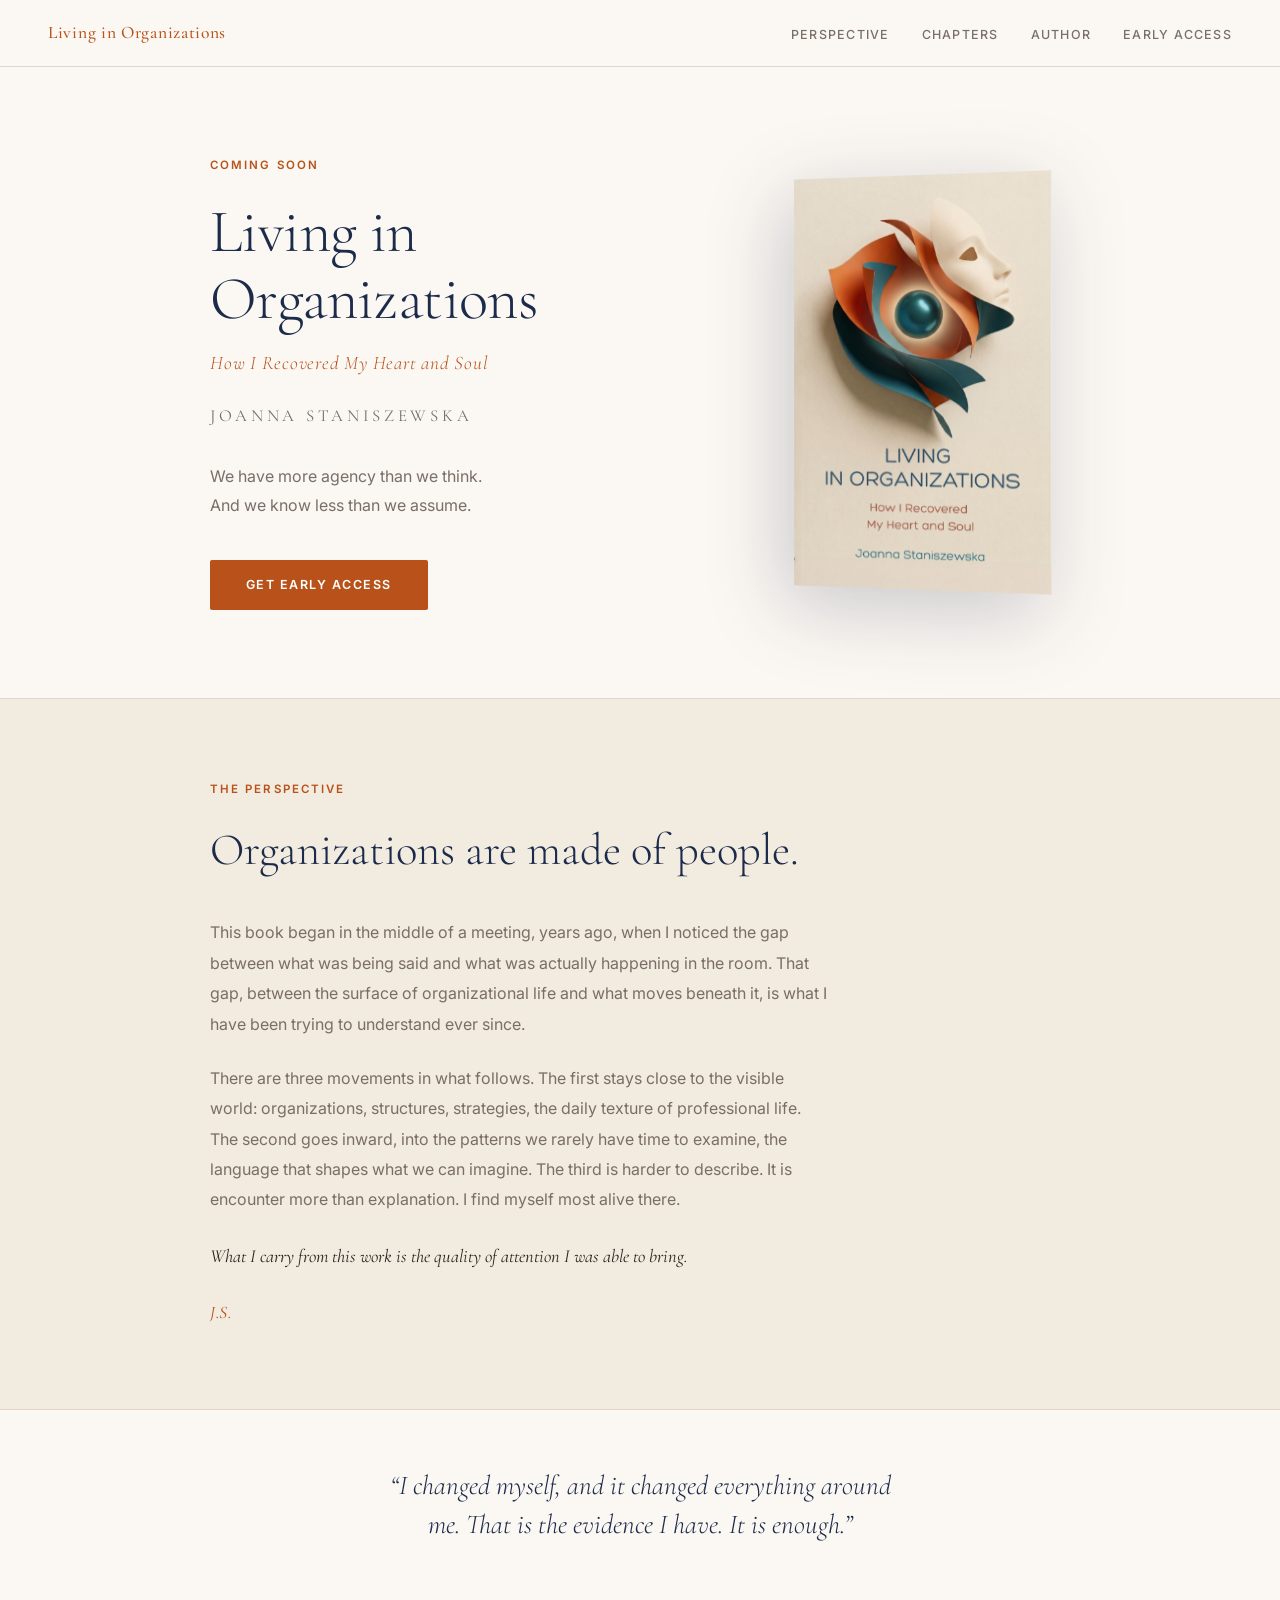
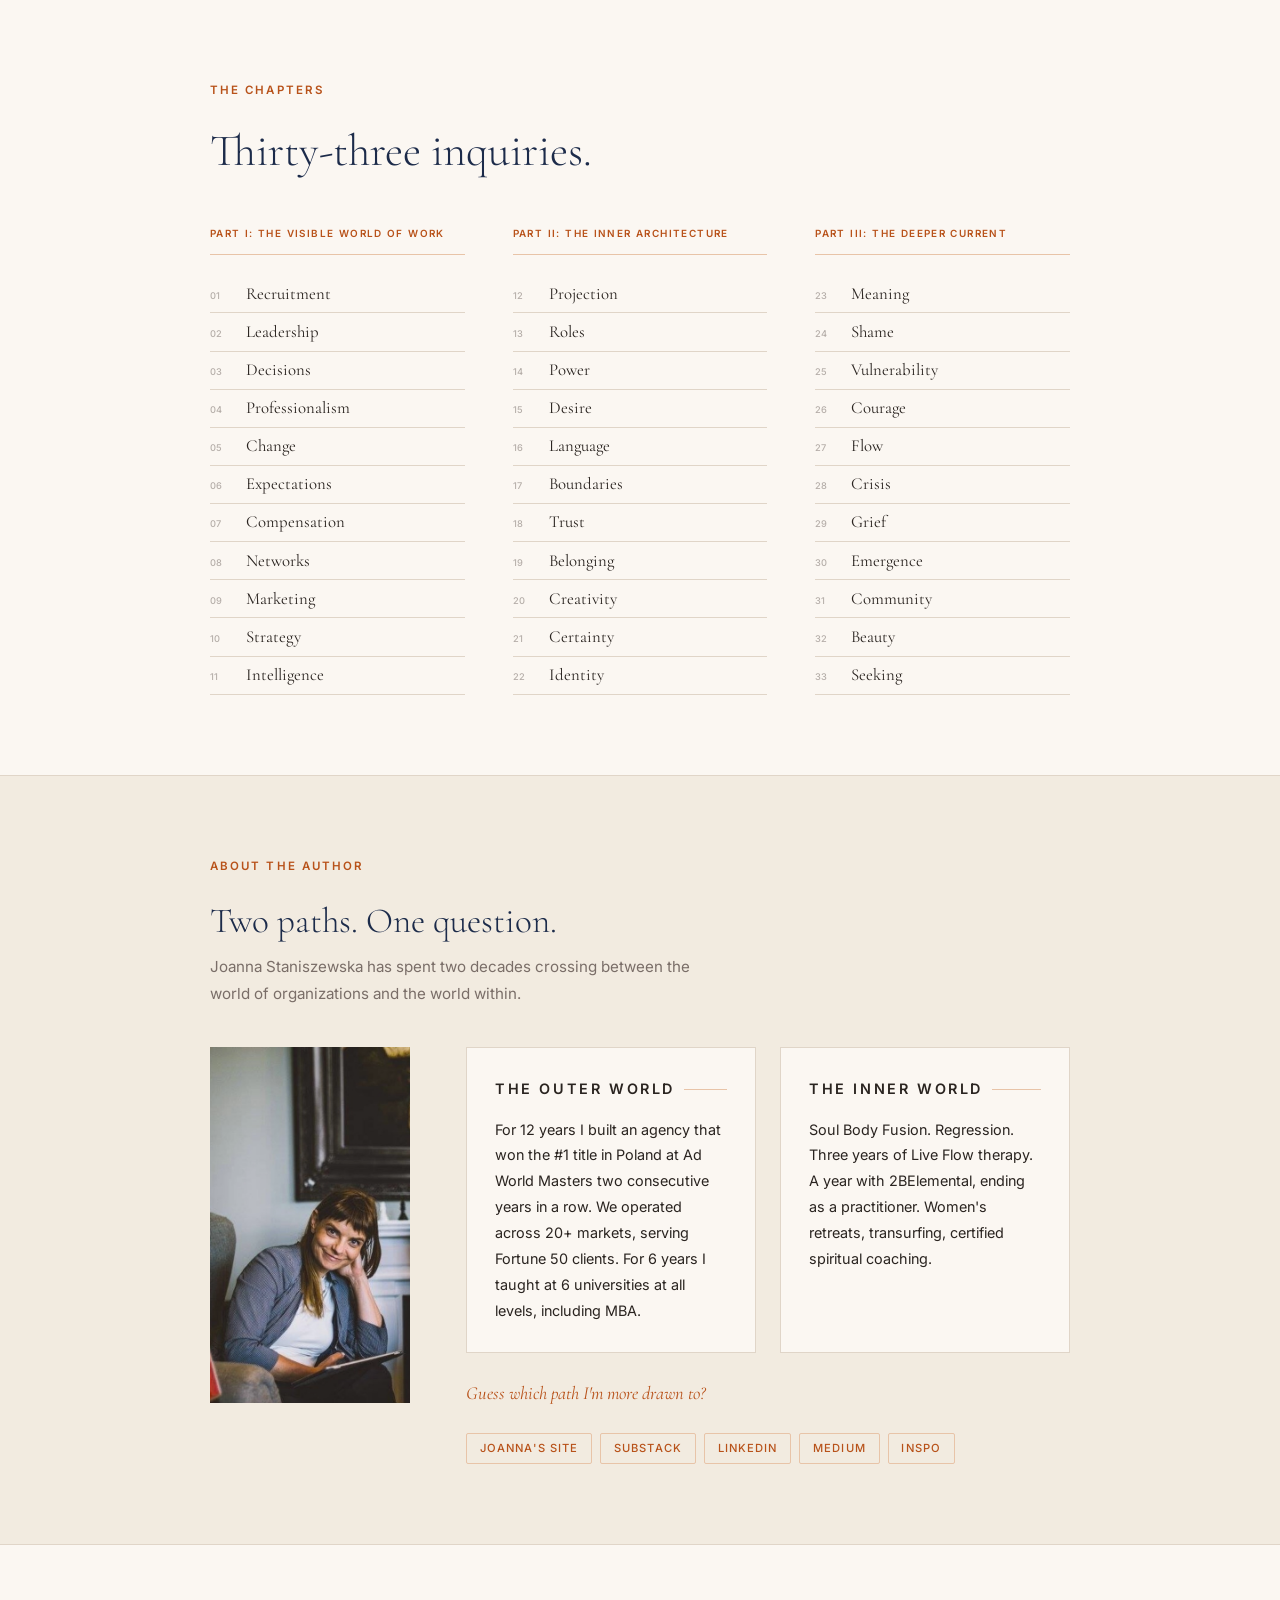
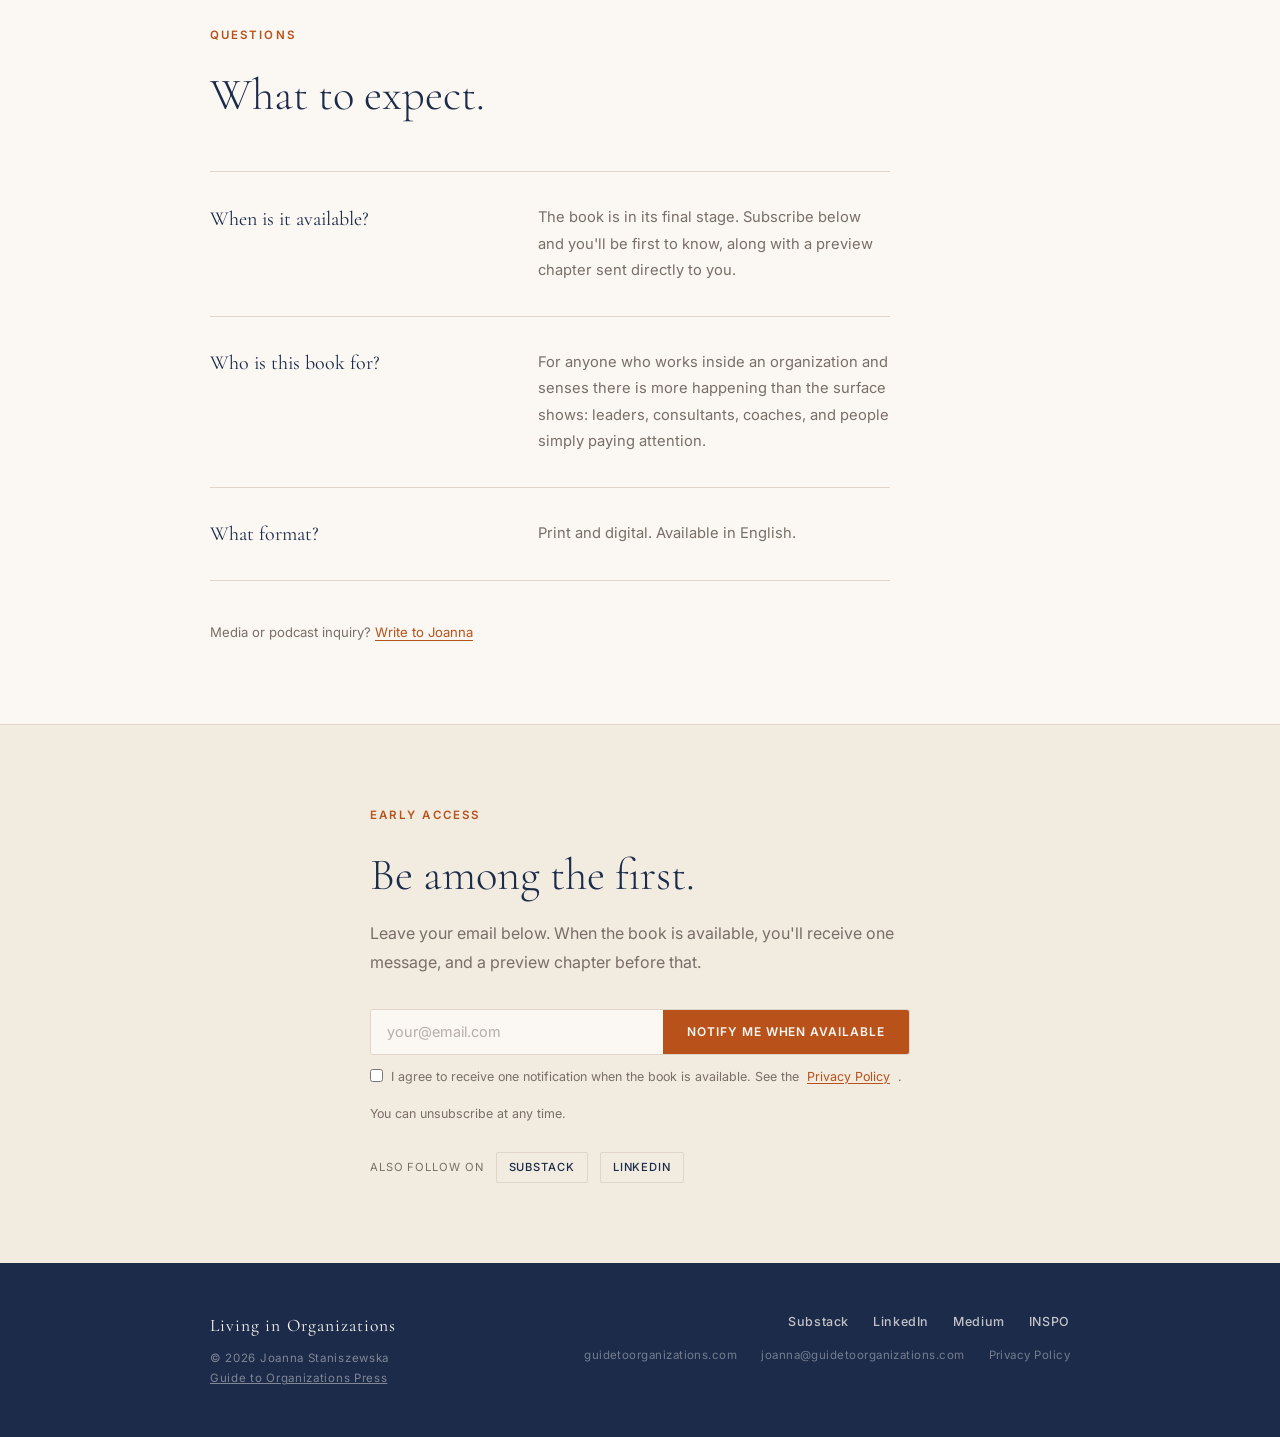
==== index.html @ 6c135320 "Remove em-dashes from visible content" ====
<!DOCTYPE html>
<html lang="en">
<head>
  <meta charset="UTF-8" />
  <meta name="viewport" content="width=device-width, initial-scale=1.0" />
  <title>Living in Organizations | Joanna Staniszewska</title>
  <meta name="description" content="A philosophical inquiry into organizational life, from recruitment and strategy to meaning, courage, and beauty. By Joanna Staniszewska." />
  <link rel="preconnect" href="https://fonts.googleapis.com" />
  <link rel="preconnect" href="https://fonts.gstatic.com" crossorigin />
  <link href="https://fonts.googleapis.com/css2?family=Cormorant+Garamond:ital,wght@0,300;0,400;0,500;0,600;1,300;1,400;1,500&family=Inter:wght@300;400;500;600&display=swap" rel="stylesheet" />
  <link rel="icon" type="image/svg+xml" href="favicon.svg" />
  <link rel="stylesheet" href="style.css" />
</head>
<body>

  <nav>
    <a href="#" class="nav-brand">Living in Organizations</a>
    <ul class="nav-links">
      <li><a href="#perspective">Perspective</a></li>
      <li><a href="#chapters">Chapters</a></li>
      <li><a href="#author">Author</a></li>
      <li><a href="#notify">Early Access</a></li>
    </ul>
  </nav>

  <!-- ——— Hero ——— -->
  <section id="hero">
    <div class="hero-inner">
      <div class="hero-text">
        <p class="section-label">Coming Soon</p>
        <h1>Living in Organizations</h1>
        <p class="hero-subtitle">How I Recovered My Heart and Soul</p>
        <p class="hero-byline">Joanna Staniszewska</p>
        <p class="hero-desc">We have more agency than we think.<br>And we know less than we assume.</p>
        <a href="#notify" class="btn-primary">Get early access</a>
      </div>
      <div class="hero-cover">
        <div class="book-mockup">
          <img src="book-cover.jpg" alt="Living in Organizations: How I Recovered My Heart and Soul" onerror="this.style.display='none';" />
        </div>
      </div>
    </div>
  </section>

  <!-- ——— Perspective ——— -->
  <section id="perspective">
    <div class="inner">
      <p class="section-label">The Perspective</p>
      <h2>Organizations are made of people.</h2>

      <p class="book-body">
        This book began in the middle of a meeting, years ago, when I noticed the gap between what was being said and what was actually happening in the room. That gap, between the surface of organizational life and what moves beneath it, is what I have been trying to understand ever since.
      </p>
      <p class="book-body">
        There are three movements in what follows. The first stays close to the visible world: organizations, structures, strategies, the daily texture of professional life. The second goes inward, into the patterns we rarely have time to examine, the language that shapes what we can imagine. The third is harder to describe. It is encounter more than explanation. I find myself most alive there.
      </p>
      <p class="book-body perspective-close">
        What I carry from this work is the quality of attention I was able to bring.
      </p>
      <p class="preface-sig">J.S.</p>
    </div>
  </section>

  <!-- ——— Quote ——— -->
  <section id="quote" class="quote-band">
    <blockquote class="pull-quote">
      &ldquo;I changed myself, and it changed everything around me. That is the evidence I have. It is enough.&rdquo;
    </blockquote>
  </section>

  <!-- ——— Chapters ——— -->
  <section id="chapters">
    <div class="inner">
      <p class="section-label">The Chapters</p>
      <h2>Thirty-three inquiries.</h2>
      <div class="parts-grid">
        <div class="part">
          <p class="part-label">Part I: The Visible World of Work</p>
          <ol class="chapter-list" style="counter-reset: ch 0">
            <li>Recruitment</li>
            <li>Leadership</li>
            <li>Decisions</li>
            <li>Professionalism</li>
            <li>Change</li>
            <li>Expectations</li>
            <li>Compensation</li>
            <li>Networks</li>
            <li>Marketing</li>
            <li>Strategy</li>
            <li>Intelligence</li>
          </ol>
        </div>
        <div class="part">
          <p class="part-label">Part II: The Inner Architecture</p>
          <ol class="chapter-list" style="counter-reset: ch 11">
            <li>Projection</li>
            <li>Roles</li>
            <li>Power</li>
            <li>Desire</li>
            <li>Language</li>
            <li>Boundaries</li>
            <li>Trust</li>
            <li>Belonging</li>
            <li>Creativity</li>
            <li>Certainty</li>
            <li>Identity</li>
          </ol>
        </div>
        <div class="part">
          <p class="part-label">Part III: The Deeper Current</p>
          <ol class="chapter-list" style="counter-reset: ch 22">
            <li>Meaning</li>
            <li>Shame</li>
            <li>Vulnerability</li>
            <li>Courage</li>
            <li>Flow</li>
            <li>Crisis</li>
            <li>Grief</li>
            <li>Emergence</li>
            <li>Community</li>
            <li>Beauty</li>
            <li>Seeking</li>
          </ol>
        </div>
      </div>
    </div>
  </section>

  <!-- ——— Author ——— -->
  <section id="author">
    <div class="inner">
      <p class="section-label">About the Author</p>
      <h2>Two paths. One question.</h2>
      <p class="author-intro">Joanna Staniszewska has spent two decades crossing between the world of organizations and the world within.</p>

      <div class="author-layout">
        <div class="author-photo">
          <img src="joanna.jpeg" alt="Joanna Staniszewska" onerror="this.style.display='none';this.nextElementSibling.style.display='flex';" />
          <div class="author-photo-placeholder" style="display:none;">joanna.jpeg</div>
        </div>
        <div class="author-content">
          <div class="two-paths">
            <div class="path-card">
              <p class="path-label">The outer world</p>
              <p>For 12 years I built an agency that won the #1 title in Poland at Ad World Masters two consecutive years in a row. We operated across 20+ markets, serving Fortune 50 clients. For 6 years I taught at 6 universities at all levels, including MBA.</p>
            </div>
            <div class="path-card">
              <p class="path-label">The inner world</p>
              <p>Soul Body Fusion. Regression. Three years of Live Flow therapy. A year with 2BElemental, ending as a practitioner. Women's retreats, transurfing, certified spiritual coaching.</p>
            </div>
          </div>
          <p class="path-aside">Guess which path I'm more drawn to?</p>
          <div class="author-socials">
            <a href="https://guidetoorganizations.com" target="_blank" rel="noopener" class="social-link">Joanna's site</a>
            <a href="https://substack.com/@joannastaniszewska" target="_blank" rel="noopener" class="social-link">Substack</a>
            <a href="https://www.linkedin.com/in/joannastaniszewska/" target="_blank" rel="noopener" class="social-link">LinkedIn</a>
            <a href="https://medium.com/@j.staniszewska" target="_blank" rel="noopener" class="social-link">Medium</a>
            <a href="https://app.inspo.expert/id/joanna?userID=752" target="_blank" rel="noopener" class="social-link">INSPO</a>
          </div>
        </div>
      </div>
    </div>
  </section>

  <!-- ——— FAQ ——— -->
  <section id="faq">
    <div class="inner">
      <p class="section-label">Questions</p>
      <h2>What to expect.</h2>
      <div class="faq-list">

        <div class="faq-item">
          <p class="faq-q">When is it available?</p>
          <p class="faq-a">The book is in its final stage. Subscribe below and you'll be first to know, along with a preview chapter sent directly to you.</p>
        </div>

        <div class="faq-item">
          <p class="faq-q">Who is this book for?</p>
          <p class="faq-a">For anyone who works inside an organization and senses there is more happening than the surface shows: leaders, consultants, coaches, and people simply paying attention.</p>
        </div>

        <div class="faq-item">
          <p class="faq-q">What format?</p>
          <p class="faq-a">Print and digital. Available in English.</p>
        </div>

      </div>
      <p class="press-link">Media or podcast inquiry? <a href="mailto:joanna@guidetoorganizations.com">Write to Joanna</a></p>
    </div>
  </section>

  <!-- ——— Early Access ——— -->
  <section id="notify">
    <div class="inner notify-inner">
      <p class="section-label">Early Access</p>
      <h2>Be among the first.</h2>
      <p class="notify-body">
        Leave your email below. When the book is available, you'll receive one message, and a preview chapter before that.
      </p>

      <form action="https://formspree.io/f/xpqvgyab" method="POST" class="notify-form">
        <input type="hidden" name="_subject" value="New reader, Living in Organizations" />
        <input type="hidden" name="_next" value="https://jstaniszewska-101.github.io/guide-to-organizations-book/?subscribed=1" />
        <div class="notify-form-row">
          <input type="email" name="email" placeholder="your@email.com" required autocomplete="email" aria-label="Email address" />
          <button type="submit">Notify me when available</button>
        </div>
        <label class="consent-label">
          <input type="checkbox" name="consent" value="yes" required />
          I agree to receive one notification when the book is available. See the <a href="privacy-policy.html" target="_blank">Privacy Policy</a>.
        </label>
      </form>

      <div class="form-success" id="form-success" style="display:none;">
        Thank you. I'll be in touch.
      </div>

      <p class="notify-note-sub">You can unsubscribe at any time.</p>

      <div class="notify-also">
        <span>Also follow on</span>
        <a href="https://joannastaniszewska.substack.com?utm_source=book-page" target="_blank" rel="noopener" class="btn-platform">Substack</a>
        <a href="https://www.linkedin.com/in/joannastaniszewska/" target="_blank" rel="noopener" class="btn-platform">LinkedIn</a>
      </div>
    </div>
  </section>

  <script>
    if (window.location.search.includes('subscribed=1')) {
      var s = document.getElementById('form-success');
      var f = document.querySelector('.notify-form');
      if (s) s.style.display = 'block';
      if (f) f.style.display = 'none';
    }
  </script>

  <!-- ——— Footer ——— -->
  <footer style="background:#1C2B4A;color:#FBF7F2;">
    <div class="footer-inner">
      <div class="footer-left">
        <p class="footer-title">Living in Organizations</p>
        <p class="footer-copy">&copy; 2026 Joanna Staniszewska</p>
        <p class="footer-copy"><a href="https://guidetoorganizations.pub" style="color:inherit;text-decoration:underline;">Guide to Organizations Press</a></p>
      </div>
      <div class="footer-right">
        <nav class="footer-social" aria-label="Social links">
          <a href="https://substack.com/@joannastaniszewska" target="_blank" rel="noopener">Substack</a>
          <a href="https://www.linkedin.com/in/joannastaniszewska/" target="_blank" rel="noopener">LinkedIn</a>
          <a href="https://medium.com/@j.staniszewska" target="_blank" rel="noopener">Medium</a>
          <a href="https://app.inspo.expert/id/joanna?userID=752" target="_blank" rel="noopener">INSPO</a>
        </nav>
        <nav class="footer-legal" aria-label="Legal links">
          <a href="https://guidetoorganizations.com" target="_blank" rel="noopener">guidetoorganizations.com</a>
          <a href="mailto:joanna@guidetoorganizations.com">joanna@guidetoorganizations.com</a>
          <a href="privacy-policy.html">Privacy Policy</a>
        </nav>
      </div>
    </div>
  </footer>

</body>
</html>
---- style.css ----
/* ============================================
   GUIDE TO ORGANIZATIONS
   Book Landing Page — Joanna Staniszewska
   Typography: Cormorant Garamond (serif) + Inter (sans)
   Palette: Cream #FBF7F2 · Terra #B8521A · Navy #1C2B4A
   ============================================ */

:root {
  --max-w:       860px;
  --cream:       #FBF7F2;
  --cream-alt:   #F2EBE0;
  --terra:       #B8521A;
  --terra-light: #E8C4A8;
  --terra-deep:  #8B3A10;
  --navy:        #1C2B4A;
  --text:        #2A2420;
  --text-muted:  #7A6E68;
  --text-light:  #B5AEA9;
  --border:      #E0D5C8;
}

*, *::before, *::after { margin: 0; padding: 0; box-sizing: border-box; }
html { scroll-behavior: smooth; }

body {
  font-family: 'Inter', -apple-system, sans-serif;
  background: var(--cream);
  color: var(--text);
  font-size: 16px;
  line-height: 1.75;
  -webkit-font-smoothing: antialiased;
}

/* ——— Navigation ——— */
body > nav {
  position: sticky;
  top: 0;
  z-index: 100;
  background: rgba(251,247,242,0.94);
  backdrop-filter: blur(14px);
  -webkit-backdrop-filter: blur(14px);
  border-bottom: 1px solid var(--border);
  padding: 1.1rem 3rem;
  display: flex;
  justify-content: space-between;
  align-items: center;
}

body > nav .nav-brand {
  font-family: 'Cormorant Garamond', Georgia, serif;
  font-size: 1.1rem;
  font-weight: 500;
  letter-spacing: 0.04em;
  color: var(--terra);
  text-decoration: none;
}

body > nav .nav-links {
  display: flex;
  gap: 2rem;
  list-style: none;
}

body > nav .nav-links a {
  font-family: 'Inter', sans-serif;
  font-size: 0.78rem;
  font-weight: 500;
  letter-spacing: 0.1em;
  text-transform: uppercase;
  color: var(--text-muted);
  text-decoration: none;
  transition: color 0.2s;
}

body > nav .nav-links a:hover { color: var(--terra); }

/* ——— Shared ——— */
section { padding: 5rem 3rem; }

.inner {
  max-width: var(--max-w);
  margin: 0 auto;
}

.section-label {
  font-family: 'Inter', sans-serif;
  font-size: 0.72rem;
  font-weight: 600;
  letter-spacing: 0.18em;
  text-transform: uppercase;
  color: var(--terra);
  margin-bottom: 1.5rem;
  display: block;
}

h1, h2, h3 {
  font-family: 'Cormorant Garamond', Georgia, serif;
  font-weight: 400;
  color: var(--navy);
  line-height: 1.2;
}

/* ——— Hero ——— */
#hero {
  background: var(--cream);
  padding-top: 5.5rem;
  padding-bottom: 5.5rem;
}

.hero-inner {
  max-width: var(--max-w);
  margin: 0 auto;
  display: grid;
  grid-template-columns: 1fr 300px;
  gap: 4rem;
  align-items: center;
}

.hero-text h1 {
  font-size: clamp(2.4rem, 5vw, 3.8rem);
  font-weight: 300;
  color: var(--navy);
  letter-spacing: -0.01em;
  margin-bottom: 0.9rem;
  line-height: 1.1;
}

.hero-subtitle {
  font-family: 'Cormorant Garamond', Georgia, serif;
  font-size: 1.2rem;
  font-weight: 300;
  font-style: italic;
  color: var(--terra);
  letter-spacing: 0.04em;
  margin-bottom: 1.25rem;
}

.hero-byline {
  font-family: 'Cormorant Garamond', Georgia, serif;
  font-size: 1.05rem;
  font-weight: 400;
  letter-spacing: 0.22em;
  text-transform: uppercase;
  color: var(--text-muted);
  margin-bottom: 2rem;
}

.hero-desc {
  font-family: 'Inter', sans-serif;
  font-size: 1rem;
  color: var(--text-muted);
  max-width: 460px;
  line-height: 1.8;
  margin-bottom: 2.5rem;
}

.btn-primary {
  display: inline-block;
  font-family: 'Inter', sans-serif;
  font-size: 0.78rem;
  font-weight: 600;
  letter-spacing: 0.12em;
  text-transform: uppercase;
  color: #fff;
  background: var(--terra);
  padding: 0.9rem 2.25rem;
  border-radius: 2px;
  text-decoration: none;
  transition: background 0.2s;
}

.btn-primary:hover { background: var(--terra-deep); }

/* Book cover mockup */
.hero-cover {
  display: flex;
  justify-content: center;
  align-items: center;
}

.book-mockup {
  position: relative;
  transform: perspective(800px) rotateY(-8deg);
  filter: drop-shadow(-12px 20px 40px rgba(28,43,74,0.22));
  transition: transform 0.3s;
}

.book-mockup:hover {
  transform: perspective(800px) rotateY(-4deg);
}

.book-mockup img {
  width: 100%;
  max-width: 260px;
  height: auto;
  display: block;
}

/* ——— Perspective ——— */
#perspective {
  background: var(--cream-alt);
  border-top: 1px solid var(--border);
  border-bottom: 1px solid var(--border);
}

#perspective h2 {
  font-size: clamp(1.9rem, 3.5vw, 2.8rem);
  font-weight: 300;
  margin-bottom: 2.5rem;
}

.book-body {
  font-family: 'Inter', sans-serif;
  font-size: 1rem;
  line-height: 1.9;
  color: var(--text-muted);
  max-width: 620px;
  margin-bottom: 1.5rem;
}

.perspective-close {
  font-family: 'Cormorant Garamond', Georgia, serif;
  font-size: 1.15rem;
  font-style: italic;
  color: var(--text);
  margin-top: 0.5rem;
  margin-bottom: 0;
}

.preface-sig {
  font-family: 'Cormorant Garamond', Georgia, serif;
  font-size: 1.1rem;
  font-style: italic;
  color: var(--terra);
  margin-top: 1.5rem;
  letter-spacing: 0.04em;
}

/* ——— Chapters ——— */
#chapters {
  background: var(--cream);
}

#chapters h2 {
  font-size: clamp(1.9rem, 3.5vw, 2.8rem);
  font-weight: 300;
  margin-bottom: 3rem;
}

.parts-grid {
  display: grid;
  grid-template-columns: repeat(3, 1fr);
  gap: 3rem;
  align-items: start;
}

.part-label {
  font-family: 'Inter', sans-serif;
  font-size: 0.62rem;
  font-weight: 600;
  letter-spacing: 0.14em;
  text-transform: uppercase;
  color: var(--terra);
  margin-bottom: 1.25rem;
  padding-bottom: 0.75rem;
  border-bottom: 1px solid var(--terra-light);
  line-height: 1.6;
}

.chapter-list {
  list-style: none;
  padding: 0;
  margin: 0;
  counter-reset: ch;
}

.chapter-list li {
  font-family: 'Cormorant Garamond', Georgia, serif;
  font-size: 1.05rem;
  color: var(--text);
  padding: 0.4rem 0;
  border-bottom: 1px solid var(--border);
  display: flex;
  align-items: baseline;
  gap: 0.75rem;
  line-height: 1.45;
  counter-increment: ch;
}

.chapter-list li::before {
  content: counter(ch, decimal-leading-zero);
  font-family: 'Inter', sans-serif;
  font-size: 0.58rem;
  font-weight: 500;
  color: var(--text-light);
  min-width: 1.5rem;
  flex-shrink: 0;
}

/* ——— Author ——— */
#author {
  background: var(--cream-alt);
  border-top: 1px solid var(--border);
}

#author h2 {
  font-size: clamp(1.6rem, 2.8vw, 2.2rem);
  font-weight: 300;
  margin-bottom: 0.75rem;
}

.author-intro {
  font-family: 'Inter', sans-serif;
  font-size: 0.95rem;
  color: var(--text-muted);
  margin-bottom: 2.5rem;
  max-width: 520px;
  line-height: 1.75;
}

.author-layout {
  display: grid;
  grid-template-columns: 200px 1fr;
  gap: 3.5rem;
  align-items: start;
}

.author-photo img {
  width: 100%;
  max-width: 200px;
  height: auto;
  display: block;
  filter: grayscale(15%);
}

.author-photo-placeholder {
  width: 200px;
  height: 260px;
  background: var(--cream);
  border: 1px solid var(--border);
  display: flex;
  align-items: center;
  justify-content: center;
  color: var(--text-muted);
  font-size: 0.75rem;
  font-family: 'Inter', sans-serif;
}

.author-content {
  display: flex;
  flex-direction: column;
}

.two-paths {
  display: grid;
  grid-template-columns: 1fr 1fr;
  gap: 1.5rem;
}

.path-card {
  background: var(--cream);
  border: 1px solid var(--border);
  padding: 1.75rem;
}

.path-label {
  font-family: 'Inter', sans-serif;
  font-size: 0.65rem;
  font-weight: 600;
  letter-spacing: 0.18em;
  text-transform: uppercase;
  color: var(--terra);
  margin-bottom: 0.9rem;
  display: flex;
  align-items: center;
  gap: 0.6rem;
}

.path-label::after {
  content: '';
  display: block;
  height: 1px;
  flex: 1;
  background: var(--terra-light);
}

.path-card p {
  font-family: 'Inter', sans-serif;
  font-size: 0.9rem;
  line-height: 1.8;
  color: var(--text);
}

.path-aside {
  margin-top: 1.5rem;
  font-family: 'Cormorant Garamond', Georgia, serif;
  font-size: 1.15rem;
  font-style: italic;
  color: var(--terra);
}

.author-socials {
  display: flex;
  flex-wrap: wrap;
  gap: 0.5rem;
  margin-top: 1.5rem;
}

.social-link {
  font-family: 'Inter', sans-serif;
  font-size: 0.7rem;
  font-weight: 500;
  letter-spacing: 0.1em;
  text-transform: uppercase;
  color: var(--terra);
  text-decoration: none;
  border: 1px solid var(--terra-light);
  padding: 0.3rem 0.8rem;
  border-radius: 2px;
  transition: background 0.15s, color 0.15s;
}

.social-link:hover {
  background: var(--terra);
  color: var(--cream);
}

/* ——— FAQ ——— */
#faq {
  background: var(--cream);
  border-top: 1px solid var(--border);
}

#faq h2 {
  font-size: clamp(1.9rem, 3.5vw, 2.8rem);
  font-weight: 300;
  margin-bottom: 3rem;
}

.faq-list {
  display: flex;
  flex-direction: column;
  gap: 0;
  max-width: 680px;
}

.faq-item {
  padding: 2rem 0;
  border-bottom: 1px solid var(--border);
  display: grid;
  grid-template-columns: 280px 1fr;
  gap: 3rem;
  align-items: start;
}

.faq-item:first-child {
  border-top: 1px solid var(--border);
}

.faq-q {
  font-family: 'Cormorant Garamond', Georgia, serif;
  font-size: 1.25rem;
  font-weight: 400;
  color: var(--navy);
  line-height: 1.35;
  padding-top: 0.1rem;
}

.faq-a {
  font-family: 'Inter', sans-serif;
  font-size: 0.92rem;
  color: var(--text-muted);
  line-height: 1.8;
}

.press-link {
  font-family: 'Inter', sans-serif;
  font-size: 0.82rem;
  color: var(--text-muted);
  margin-top: 2.5rem;
}

.press-link a {
  color: var(--terra);
  text-decoration: underline;
  text-underline-offset: 3px;
}

/* ——— Early Access ——— */
#notify {
  background: var(--cream-alt);
  border-top: 1px solid var(--border);
}

.notify-inner {
  max-width: 540px;
}

#notify h2 {
  font-size: clamp(1.9rem, 3.5vw, 2.8rem);
  font-weight: 300;
  margin-bottom: 1rem;
}

.notify-body {
  font-family: 'Inter', sans-serif;
  font-size: 1rem;
  color: var(--text-muted);
  line-height: 1.8;
  margin-bottom: 2rem;
}

.notify-form {
  display: flex;
  flex-direction: column;
  gap: 0;
  margin-bottom: 1rem;
}

.notify-form-row {
  display: flex;
  border: 1px solid var(--border);
  border-radius: 3px;
  overflow: hidden;
}

.notify-form input[type="email"] {
  flex: 1;
  padding: 0.85rem 1rem;
  background: var(--cream);
  border: none;
  color: var(--text);
  font-family: 'Inter', sans-serif;
  font-size: 0.9rem;
  outline: none;
}

.notify-form input[type="email"]::placeholder {
  color: var(--text-light);
}

.notify-form button {
  padding: 0.85rem 1.5rem;
  background: var(--terra);
  color: var(--cream);
  border: none;
  font-family: 'Inter', sans-serif;
  font-size: 0.75rem;
  font-weight: 600;
  letter-spacing: 0.08em;
  text-transform: uppercase;
  cursor: pointer;
  transition: background 0.2s;
  white-space: nowrap;
}

.notify-form button:hover { background: var(--terra-deep); }

.form-success {
  font-family: 'Cormorant Garamond', Georgia, serif;
  font-size: 1.25rem;
  font-style: italic;
  color: var(--terra);
  padding: 1rem 0;
  margin-bottom: 1rem;
}

.consent-label {
  display: flex;
  align-items: flex-start;
  gap: 0.5rem;
  font-size: 0.78rem;
  color: var(--text-muted);
  line-height: 1.6;
  margin-top: 0.75rem;
  cursor: pointer;
  width: 100%;
}

.consent-label input[type="checkbox"] {
  margin-top: 0.15em;
  flex-shrink: 0;
  accent-color: var(--terra);
}

.consent-label a {
  color: var(--terra);
  text-decoration: underline;
  text-underline-offset: 2px;
}

.notify-note-sub {
  font-size: 0.78rem;
  color: var(--text-muted);
  line-height: 1.7;
  margin-bottom: 1.75rem;
}

.notify-note-sub a {
  color: var(--terra);
  text-decoration: underline;
  text-underline-offset: 2px;
}

.notify-also {
  display: flex;
  align-items: center;
  gap: 0.75rem;
  flex-wrap: wrap;
}

.notify-also span {
  font-family: 'Inter', sans-serif;
  font-size: 0.7rem;
  color: var(--text-muted);
  text-transform: uppercase;
  letter-spacing: 0.08em;
}

.btn-platform {
  font-family: 'Inter', sans-serif;
  font-size: 0.7rem;
  font-weight: 500;
  letter-spacing: 0.08em;
  text-transform: uppercase;
  color: var(--navy);
  text-decoration: none;
  border: 1px solid var(--border);
  padding: 0.3rem 0.75rem;
  border-radius: 2px;
  transition: background 0.15s, color 0.15s;
}

.btn-platform:hover {
  background: var(--navy);
  color: var(--cream);
  border-color: var(--navy);
}

/* ——— Footer ——— */
footer {
  background: var(--navy, #1C2B4A);
  background-color: #1C2B4A;
  color: #FBF7F2;
  padding: 3rem;
}

.footer-inner {
  max-width: var(--max-w);
  margin: 0 auto;
  display: grid;
  grid-template-columns: 1fr auto;
  gap: 3rem;
  align-items: start;
  background: #1C2B4A;
}

.footer-title {
  font-family: 'Cormorant Garamond', Georgia, serif;
  font-size: 1.1rem;
  font-weight: 400;
  letter-spacing: 0.06em;
  color: var(--cream);
  margin-bottom: 0.4rem;
}

.footer-copy {
  font-family: 'Inter', sans-serif;
  font-size: 0.72rem;
  color: rgba(251,247,242,0.45);
  letter-spacing: 0.06em;
}

.footer-right {
  display: flex;
  flex-direction: column;
  align-items: flex-end;
  gap: 0.75rem;
}

.footer-social,
.footer-legal {
  background: transparent;
  display: flex;
  gap: 1.5rem;
  flex-wrap: wrap;
  justify-content: flex-end;
}

.footer-social a {
  font-family: 'Inter', sans-serif;
  font-size: 0.78rem;
  font-weight: 500;
  color: rgba(251,247,242,0.75);
  text-decoration: none;
  letter-spacing: 0.05em;
  transition: color 0.15s;
}

.footer-social a:hover { color: var(--cream); }

.footer-legal a {
  font-family: 'Inter', sans-serif;
  font-size: 0.72rem;
  color: rgba(251,247,242,0.4);
  text-decoration: none;
  letter-spacing: 0.04em;
  transition: color 0.15s;
}

.footer-legal a:hover { color: rgba(251,247,242,0.75); }

/* ——— Responsive ——— */
@media (max-width: 860px) {
  .parts-grid { grid-template-columns: 1fr; gap: 2.5rem; }
  .faq-item { grid-template-columns: 1fr; gap: 0.5rem; }
}

@media (max-width: 680px) {
  section { padding: 3.5rem 1.5rem; }
  nav { padding: 1rem 1.5rem; }
  footer { padding: 2.5rem 1.5rem; }

  .hero-inner { grid-template-columns: 1fr; gap: 2.5rem; }
  .hero-cover { order: -1; }
  .book-mockup { transform: none; }
  .book-mockup img { max-width: 180px; margin: 0 auto; }

  .author-layout { grid-template-columns: 1fr; }
  .two-paths { grid-template-columns: 1fr; }

  .footer-inner { grid-template-columns: 1fr; gap: 2rem; }
  .footer-right { align-items: flex-start; }
  .footer-social, .footer-legal { justify-content: flex-start; gap: 1rem; }

  .notify-form-row { flex-direction: column; border: none; gap: 0.5rem; }
  .notify-form input[type="email"] { border: 1px solid var(--border); border-radius: 3px; }
  .notify-form button { border-radius: 3px; }
}

/* ——— Pull quote band (back-cover reuse) ——— */
.quote-band {
  max-width: var(--max-w);
  margin: 0 auto;
  padding: 3.5rem 1.5rem;
  text-align: center;
}
.pull-quote {
  font-family: 'Cormorant Garamond', Georgia, serif;
  font-size: 1.7rem;
  font-weight: 300;
  font-style: italic;
  line-height: 1.45;
  max-width: 42ch;
  margin: 0 auto;
  color: var(--navy);
  border: none;
}
@media (max-width: 640px) { .pull-quote { font-size: 1.3rem; } }
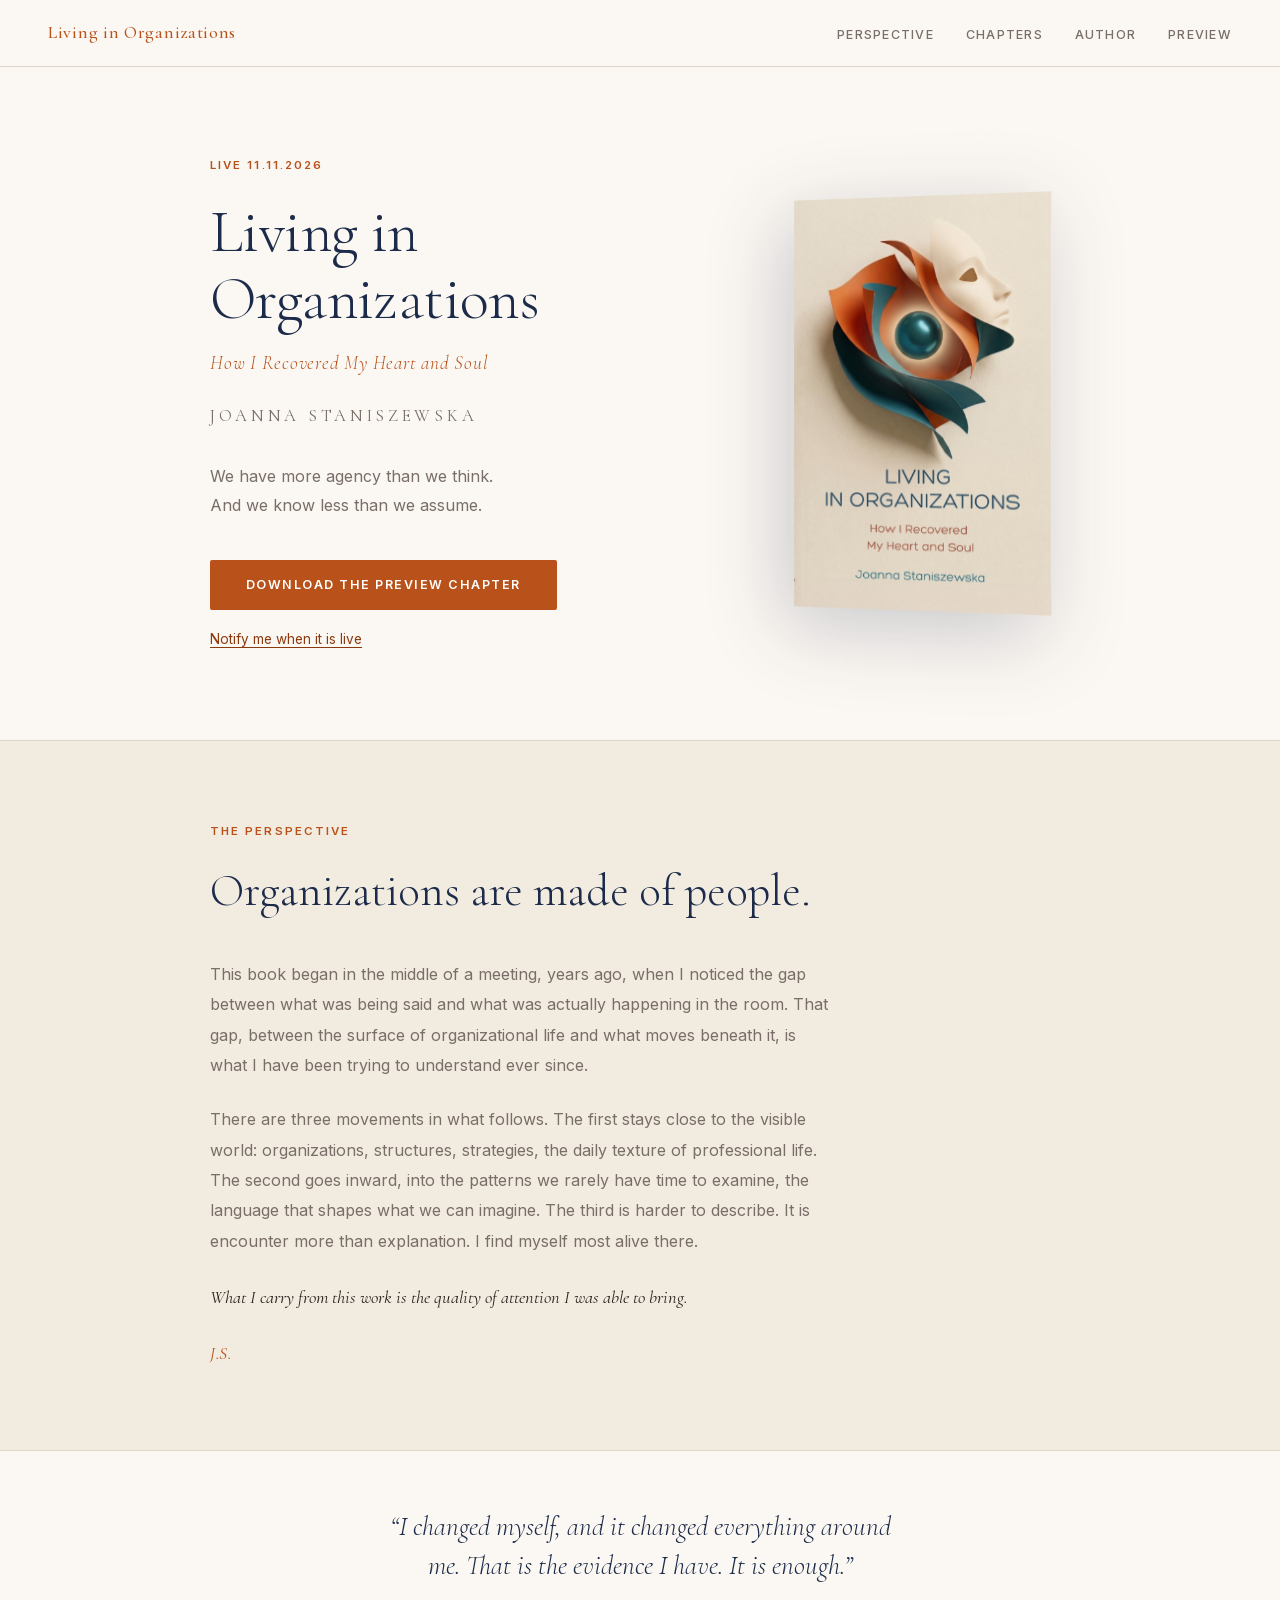
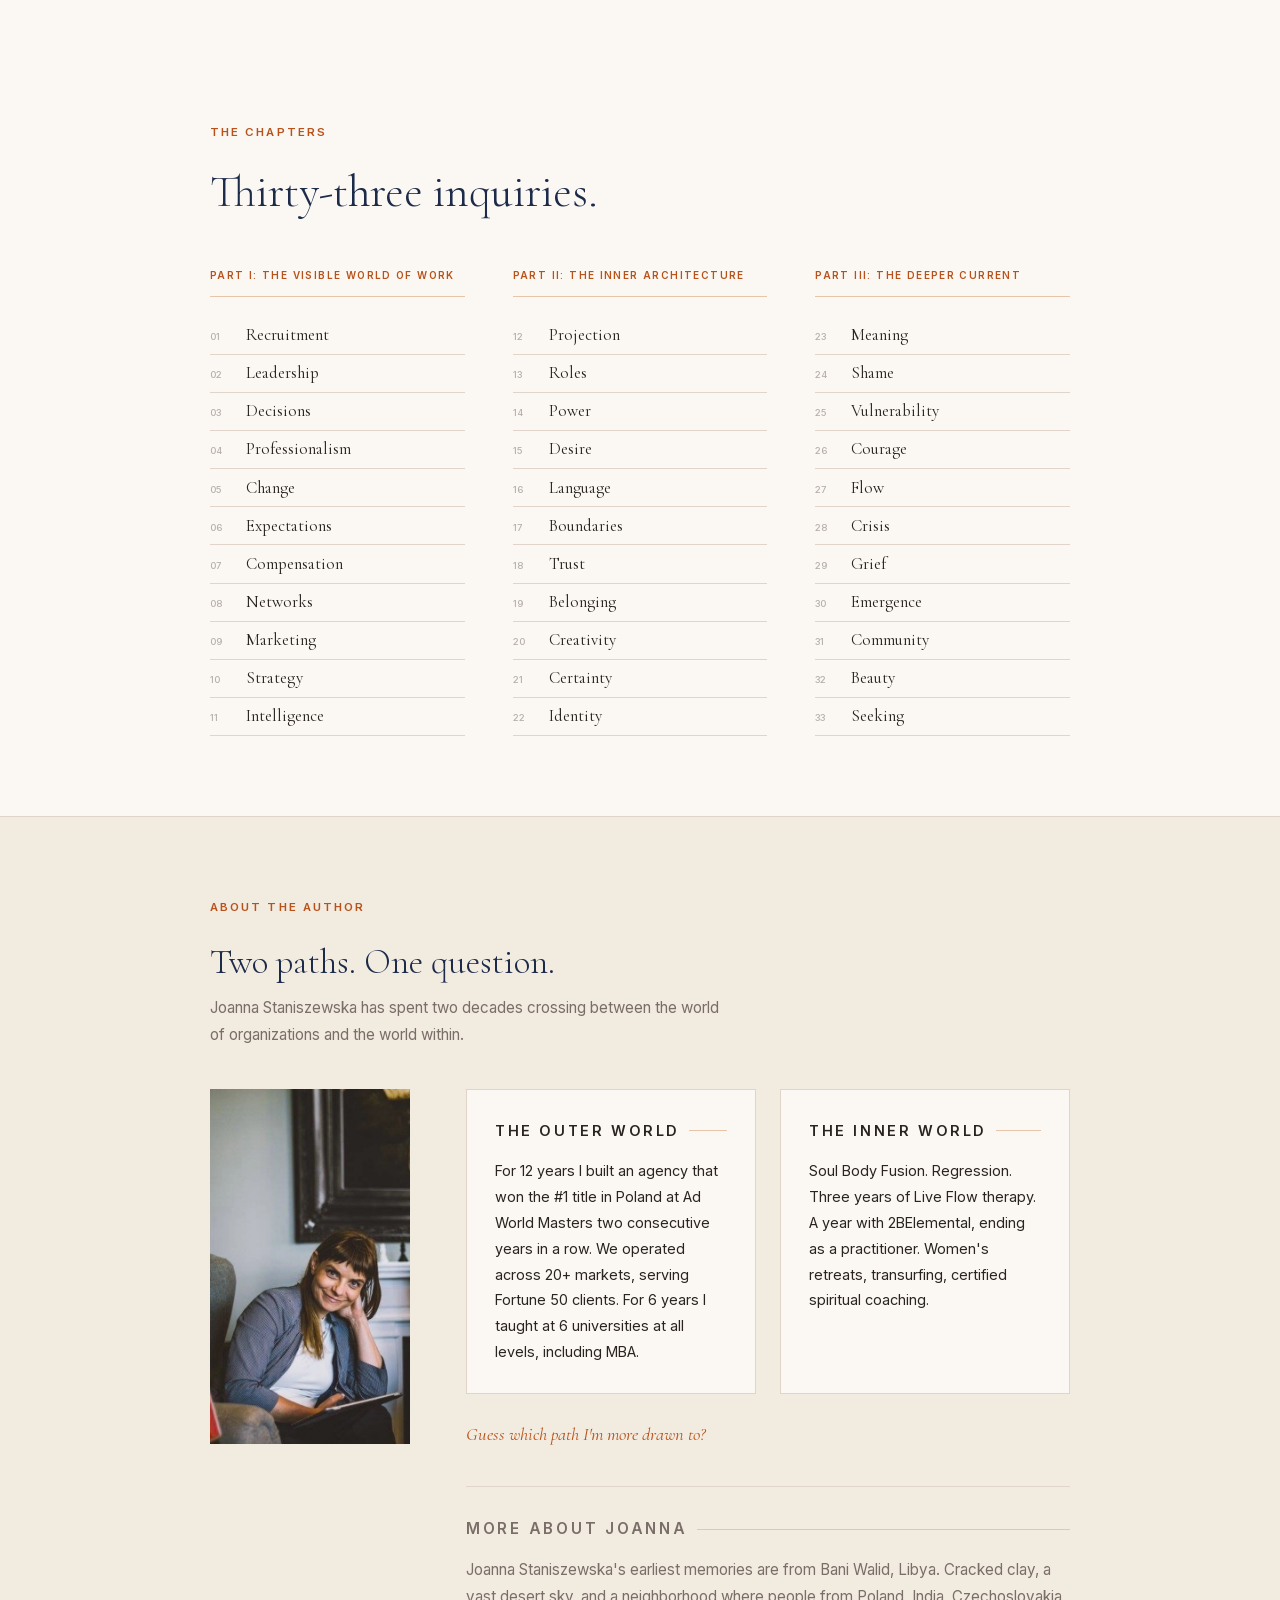
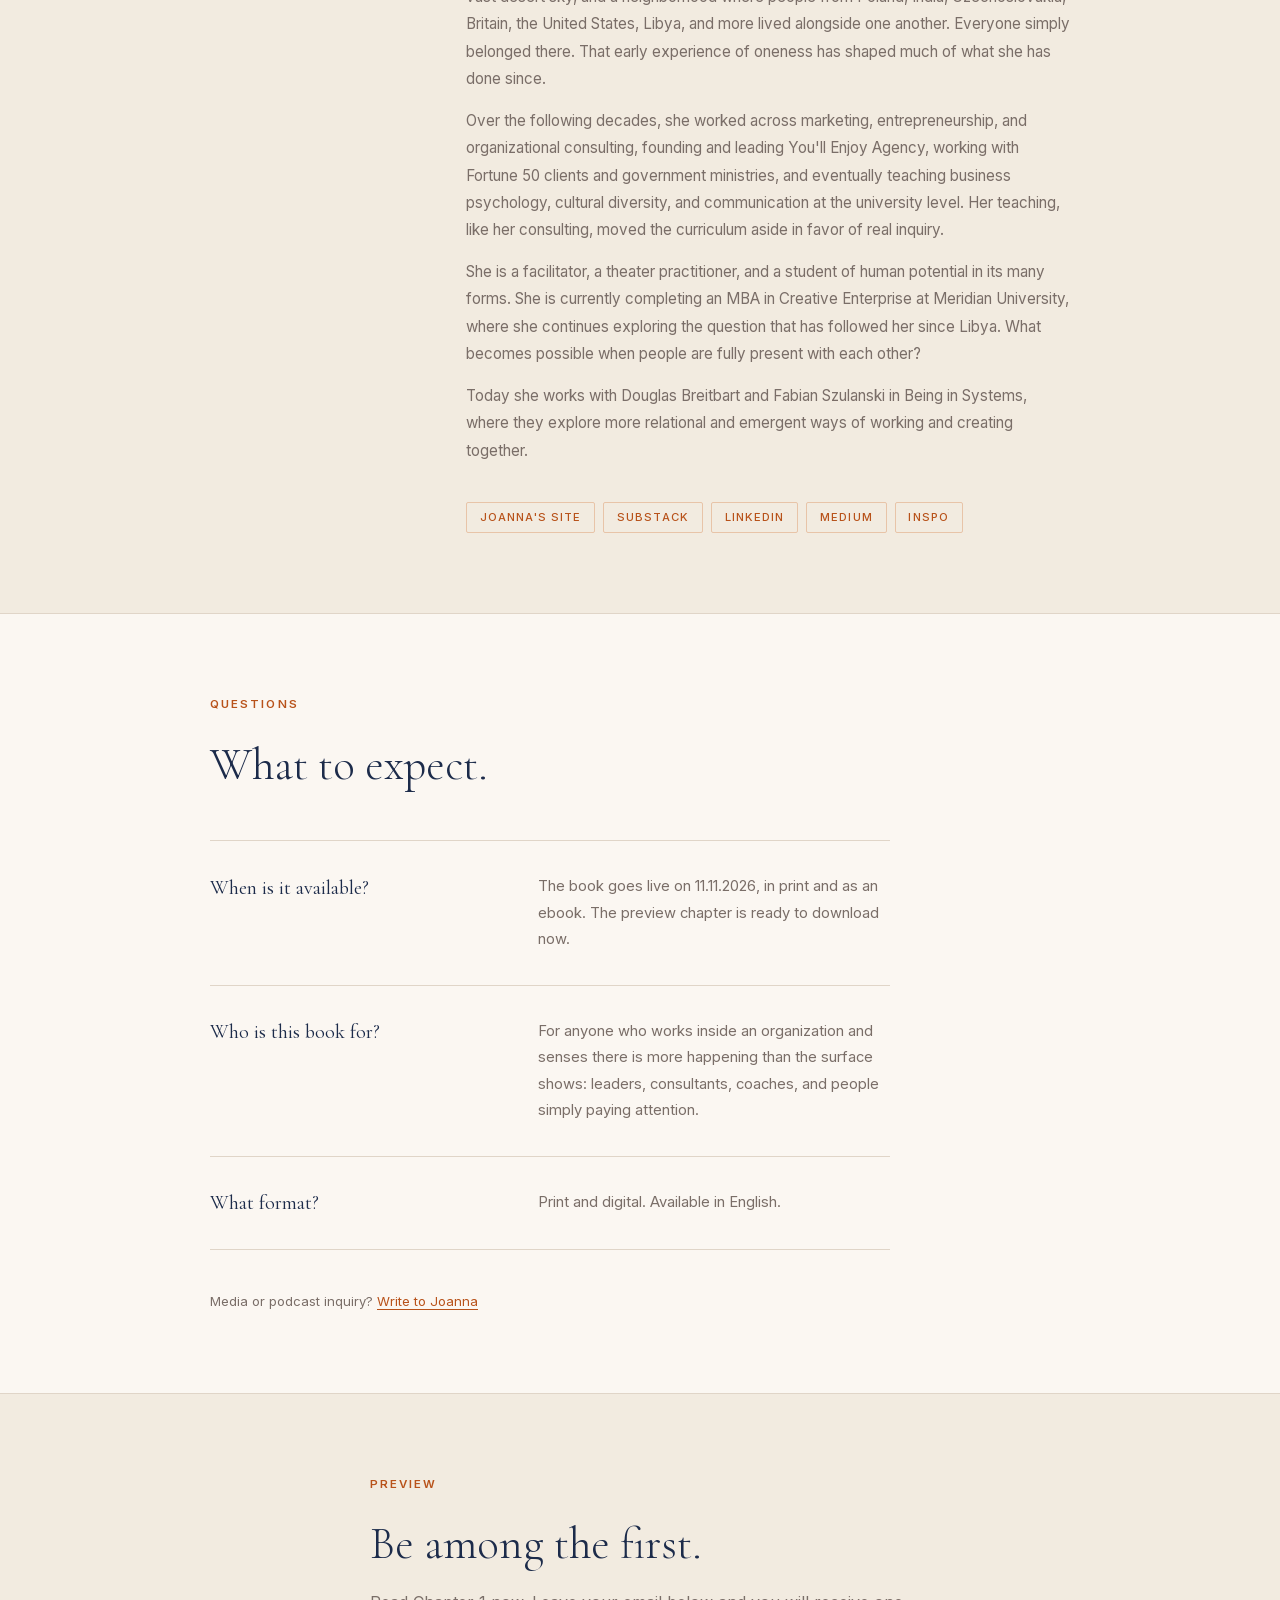
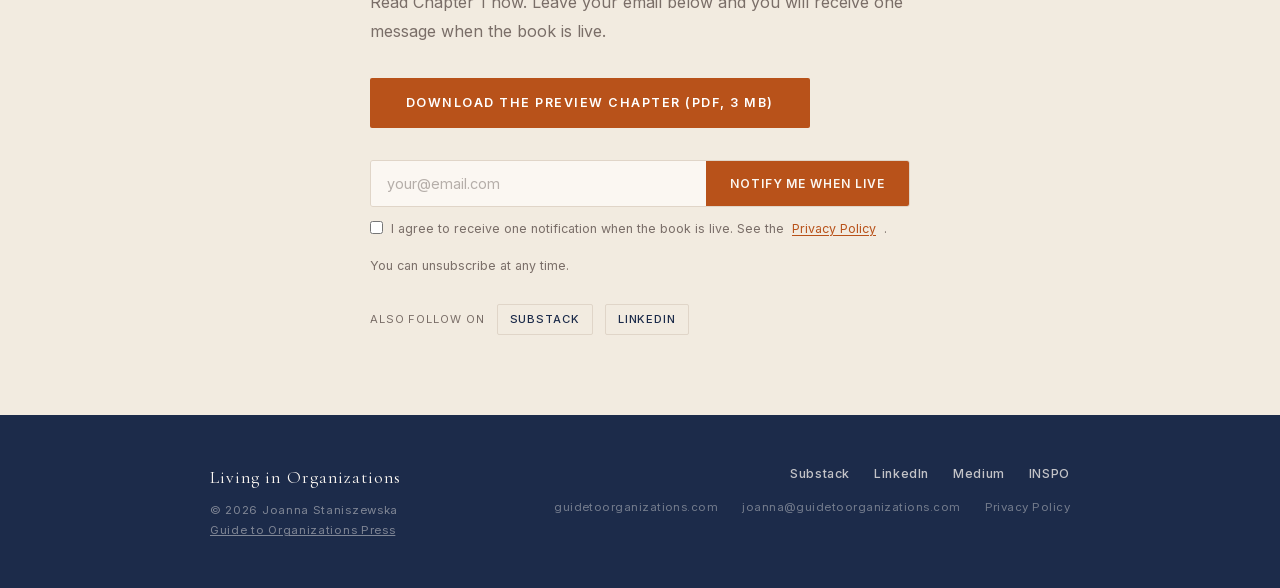
==== commit d427d057: "Book page: preview chapter PDF, social share tags, structured data, self-hosted fonts, extended auth" ====
--- a/index.html
+++ b/index.html
@@ -4,12 +4,60 @@
   <meta charset="UTF-8" />
   <meta name="viewport" content="width=device-width, initial-scale=1.0" />
   <title>Living in Organizations | Joanna Staniszewska</title>
-  <meta name="description" content="A philosophical inquiry into organizational life, from recruitment and strategy to meaning, courage, and beauty. By Joanna Staniszewska." />
-  <link rel="preconnect" href="https://fonts.googleapis.com" />
-  <link rel="preconnect" href="https://fonts.gstatic.com" crossorigin />
-  <link href="https://fonts.googleapis.com/css2?family=Cormorant+Garamond:ital,wght@0,300;0,400;0,500;0,600;1,300;1,400;1,500&family=Inter:wght@300;400;500;600&display=swap" rel="stylesheet" />
+  <meta name="description" content="Thirty-three essays on leadership, belonging, power, grief, creativity, and the human life inside organizations. By Joanna Staniszewska." />
+  <link rel="canonical" href="https://guidetoorganizations.pub/" />
+  <meta property="og:type" content="book" />
+  <meta property="og:site_name" content="Living in Organizations" />
+  <meta property="og:title" content="Living in Organizations: How I Recovered My Heart and Soul" />
+  <meta property="og:description" content="Thirty-three essays on leadership, belonging, power, grief, creativity, and the human life inside organizations. By Joanna Staniszewska." />
+  <meta property="og:url" content="https://guidetoorganizations.pub/" />
+  <meta property="og:image" content="https://guidetoorganizations.pub/og-image.jpg" />
+  <meta property="og:image:width" content="1200" />
+  <meta property="og:image:height" content="630" />
+  <meta property="og:image:alt" content="Cover of Living in Organizations by Joanna Staniszewska" />
+  <meta property="book:isbn" content="9788398300902" />
+  <meta name="twitter:card" content="summary_large_image" />
+  <meta name="twitter:title" content="Living in Organizations: How I Recovered My Heart and Soul" />
+  <meta name="twitter:description" content="Thirty-three essays on leadership, belonging, power, grief, creativity, and the human life inside organizations. By Joanna Staniszewska." />
+  <meta name="twitter:image" content="https://guidetoorganizations.pub/og-image.jpg" />
+  <link rel="preload" href="fonts/CormorantGaramond-normal-300-latin.woff2" as="font" type="font/woff2" crossorigin />
+  <link rel="stylesheet" href="fonts/fonts.css" />
   <link rel="icon" type="image/svg+xml" href="favicon.svg" />
   <link rel="stylesheet" href="style.css" />
+  <script type="application/ld+json">
+{
+  "@context": "https://schema.org",
+  "@type": "Book",
+  "name": "Living in Organizations",
+  "alternativeName": "Living in Organizations: How I Recovered My Heart and Soul",
+  "description": "Thirty-three essays on leadership, belonging, power, grief, creativity, and the human life inside organizations. By Joanna Staniszewska.",
+  "inLanguage": "en",
+  "url": "https://guidetoorganizations.pub/",
+  "image": "https://guidetoorganizations.pub/book-cover.jpg",
+  "author": {
+    "@type": "Person",
+    "name": "Joanna Staniszewska",
+    "url": "https://guidetoorganizations.com"
+  },
+  "publisher": {
+    "@type": "Organization",
+    "name": "Guide to Organizations Press",
+    "url": "https://guidetoorganizations.pub/"
+  },
+  "workExample": [
+    {
+      "@type": "Book",
+      "bookFormat": "https://schema.org/Paperback",
+      "isbn": "9788398300902"
+    },
+    {
+      "@type": "Book",
+      "bookFormat": "https://schema.org/EBook",
+      "isbn": "9788398300919"
+    }
+  ]
+}
+  </script>
 </head>
 <body>
 
@@ -19,7 +67,7 @@
       <li><a href="#perspective">Perspective</a></li>
       <li><a href="#chapters">Chapters</a></li>
       <li><a href="#author">Author</a></li>
-      <li><a href="#notify">Early Access</a></li>
+      <li><a href="#notify">Preview</a></li>
     </ul>
   </nav>
 
@@ -27,12 +75,13 @@
   <section id="hero">
     <div class="hero-inner">
       <div class="hero-text">
-        <p class="section-label">Coming Soon</p>
+        <p class="section-label">Live 11.11.2026</p>
         <h1>Living in Organizations</h1>
         <p class="hero-subtitle">How I Recovered My Heart and Soul</p>
         <p class="hero-byline">Joanna Staniszewska</p>
         <p class="hero-desc">We have more agency than we think.<br>And we know less than we assume.</p>
-        <a href="#notify" class="btn-primary">Get early access</a>
+        <a href="preview-chapter.pdf" class="btn-primary" download>Download the preview chapter</a>
+        <a href="#notify" class="hero-notify">Notify me when it is live</a>
       </div>
       <div class="hero-cover">
         <div class="book-mockup">
@@ -150,6 +199,13 @@
             </div>
           </div>
           <p class="path-aside">Guess which path I'm more drawn to?</p>
+          <div class="author-more">
+            <p class="path-label">More about Joanna</p>
+            <p>Joanna Staniszewska's earliest memories are from Bani Walid, Libya. Cracked clay, a vast desert sky, and a neighborhood where people from Poland, India, Czechoslovakia, Britain, the United States, Libya, and more lived alongside one another. Everyone simply belonged there. That early experience of oneness has shaped much of what she has done since.</p>
+            <p>Over the following decades, she worked across marketing, entrepreneurship, and organizational consulting, founding and leading You'll Enjoy Agency, working with Fortune 50 clients and government ministries, and eventually teaching business psychology, cultural diversity, and communication at the university level. Her teaching, like her consulting, moved the curriculum aside in favor of real inquiry.</p>
+            <p>She is a facilitator, a theater practitioner, and a student of human potential in its many forms. She is currently completing an MBA in Creative Enterprise at Meridian University, where she continues exploring the question that has followed her since Libya. What becomes possible when people are fully present with each other?</p>
+            <p>Today she works with Douglas Breitbart and Fabian Szulanski in Being in Systems, where they explore more relational and emergent ways of working and creating together.</p>
+          </div>
           <div class="author-socials">
             <a href="https://guidetoorganizations.com" target="_blank" rel="noopener" class="social-link">Joanna's site</a>
             <a href="https://substack.com/@joannastaniszewska" target="_blank" rel="noopener" class="social-link">Substack</a>
@@ -171,7 +227,7 @@
 
         <div class="faq-item">
           <p class="faq-q">When is it available?</p>
-          <p class="faq-a">The book is in its final stage. Subscribe below and you'll be first to know, along with a preview chapter sent directly to you.</p>
+          <p class="faq-a">The book goes live on 11.11.2026, in print and as an ebook. The preview chapter is ready to download now.</p>
         </div>
 
         <div class="faq-item">
@@ -192,22 +248,24 @@
   <!-- ——— Early Access ——— -->
   <section id="notify">
     <div class="inner notify-inner">
-      <p class="section-label">Early Access</p>
+      <p class="section-label">Preview</p>
       <h2>Be among the first.</h2>
       <p class="notify-body">
-        Leave your email below. When the book is available, you'll receive one message, and a preview chapter before that.
+        Read Chapter 1 now. Leave your email below and you will receive one message when the book is live.
       </p>
+
+      <p class="preview-cta"><a href="preview-chapter.pdf" class="btn-primary" download>Download the preview chapter (PDF, 3 MB)</a></p>
 
       <form action="https://formspree.io/f/xpqvgyab" method="POST" class="notify-form">
         <input type="hidden" name="_subject" value="New reader, Living in Organizations" />
-        <input type="hidden" name="_next" value="https://jstaniszewska-101.github.io/guide-to-organizations-book/?subscribed=1" />
+        <input type="hidden" name="_next" value="https://guidetoorganizations.pub/?subscribed=1" />
         <div class="notify-form-row">
           <input type="email" name="email" placeholder="your@email.com" required autocomplete="email" aria-label="Email address" />
-          <button type="submit">Notify me when available</button>
+          <button type="submit">Notify me when live</button>
         </div>
         <label class="consent-label">
           <input type="checkbox" name="consent" value="yes" required />
-          I agree to receive one notification when the book is available. See the <a href="privacy-policy.html" target="_blank">Privacy Policy</a>.
+          I agree to receive one notification when the book is live. See the <a href="privacy-policy.html" target="_blank">Privacy Policy</a>.
         </label>
       </form>
 
--- a/fonts/fonts.css
+++ b/fonts/fonts.css
@@ -0,0 +1,23 @@
+/* Self-hosted fonts: Cormorant Garamond and Inter (SIL Open Font License). Latin and Latin Extended subsets only. */
+@font-face { font-family: 'Cormorant Garamond'; font-style: italic; font-weight: 300; font-display: swap; src: url('CormorantGaramond-italic-300-latin-ext.woff2') format('woff2'); unicode-range: U+0100-02BA, U+02BD-02C5, U+02C7-02CC, U+02CE-02D7, U+02DD-02FF, U+0304, U+0308, U+0329, U+1D00-1DBF, U+1E00-1E9F, U+1EF2-1EFF, U+2020, U+20A0-20AB, U+20AD-20C4, U+2113, U+2C60-2C7F, U+A720-A7FF; }
+@font-face { font-family: 'Cormorant Garamond'; font-style: italic; font-weight: 300; font-display: swap; src: url('CormorantGaramond-italic-300-latin.woff2') format('woff2'); unicode-range: U+0000-00FF, U+0131, U+0152-0153, U+02BB-02BC, U+02C6, U+02DA, U+02DC, U+0304, U+0308, U+0329, U+2000-206F, U+20AC, U+2122, U+2191, U+2193, U+2212, U+2215, U+FEFF, U+FFFD; }
+@font-face { font-family: 'Cormorant Garamond'; font-style: italic; font-weight: 400; font-display: swap; src: url('CormorantGaramond-italic-300-latin-ext.woff2') format('woff2'); unicode-range: U+0100-02BA, U+02BD-02C5, U+02C7-02CC, U+02CE-02D7, U+02DD-02FF, U+0304, U+0308, U+0329, U+1D00-1DBF, U+1E00-1E9F, U+1EF2-1EFF, U+2020, U+20A0-20AB, U+20AD-20C4, U+2113, U+2C60-2C7F, U+A720-A7FF; }
+@font-face { font-family: 'Cormorant Garamond'; font-style: italic; font-weight: 400; font-display: swap; src: url('CormorantGaramond-italic-300-latin.woff2') format('woff2'); unicode-range: U+0000-00FF, U+0131, U+0152-0153, U+02BB-02BC, U+02C6, U+02DA, U+02DC, U+0304, U+0308, U+0329, U+2000-206F, U+20AC, U+2122, U+2191, U+2193, U+2212, U+2215, U+FEFF, U+FFFD; }
+@font-face { font-family: 'Cormorant Garamond'; font-style: italic; font-weight: 500; font-display: swap; src: url('CormorantGaramond-italic-300-latin-ext.woff2') format('woff2'); unicode-range: U+0100-02BA, U+02BD-02C5, U+02C7-02CC, U+02CE-02D7, U+02DD-02FF, U+0304, U+0308, U+0329, U+1D00-1DBF, U+1E00-1E9F, U+1EF2-1EFF, U+2020, U+20A0-20AB, U+20AD-20C4, U+2113, U+2C60-2C7F, U+A720-A7FF; }
+@font-face { font-family: 'Cormorant Garamond'; font-style: italic; font-weight: 500; font-display: swap; src: url('CormorantGaramond-italic-300-latin.woff2') format('woff2'); unicode-range: U+0000-00FF, U+0131, U+0152-0153, U+02BB-02BC, U+02C6, U+02DA, U+02DC, U+0304, U+0308, U+0329, U+2000-206F, U+20AC, U+2122, U+2191, U+2193, U+2212, U+2215, U+FEFF, U+FFFD; }
+@font-face { font-family: 'Cormorant Garamond'; font-style: normal; font-weight: 300; font-display: swap; src: url('CormorantGaramond-normal-300-latin-ext.woff2') format('woff2'); unicode-range: U+0100-02BA, U+02BD-02C5, U+02C7-02CC, U+02CE-02D7, U+02DD-02FF, U+0304, U+0308, U+0329, U+1D00-1DBF, U+1E00-1E9F, U+1EF2-1EFF, U+2020, U+20A0-20AB, U+20AD-20C4, U+2113, U+2C60-2C7F, U+A720-A7FF; }
+@font-face { font-family: 'Cormorant Garamond'; font-style: normal; font-weight: 300; font-display: swap; src: url('CormorantGaramond-normal-300-latin.woff2') format('woff2'); unicode-range: U+0000-00FF, U+0131, U+0152-0153, U+02BB-02BC, U+02C6, U+02DA, U+02DC, U+0304, U+0308, U+0329, U+2000-206F, U+20AC, U+2122, U+2191, U+2193, U+2212, U+2215, U+FEFF, U+FFFD; }
+@font-face { font-family: 'Cormorant Garamond'; font-style: normal; font-weight: 400; font-display: swap; src: url('CormorantGaramond-normal-300-latin-ext.woff2') format('woff2'); unicode-range: U+0100-02BA, U+02BD-02C5, U+02C7-02CC, U+02CE-02D7, U+02DD-02FF, U+0304, U+0308, U+0329, U+1D00-1DBF, U+1E00-1E9F, U+1EF2-1EFF, U+2020, U+20A0-20AB, U+20AD-20C4, U+2113, U+2C60-2C7F, U+A720-A7FF; }
+@font-face { font-family: 'Cormorant Garamond'; font-style: normal; font-weight: 400; font-display: swap; src: url('CormorantGaramond-normal-300-latin.woff2') format('woff2'); unicode-range: U+0000-00FF, U+0131, U+0152-0153, U+02BB-02BC, U+02C6, U+02DA, U+02DC, U+0304, U+0308, U+0329, U+2000-206F, U+20AC, U+2122, U+2191, U+2193, U+2212, U+2215, U+FEFF, U+FFFD; }
+@font-face { font-family: 'Cormorant Garamond'; font-style: normal; font-weight: 500; font-display: swap; src: url('CormorantGaramond-normal-300-latin-ext.woff2') format('woff2'); unicode-range: U+0100-02BA, U+02BD-02C5, U+02C7-02CC, U+02CE-02D7, U+02DD-02FF, U+0304, U+0308, U+0329, U+1D00-1DBF, U+1E00-1E9F, U+1EF2-1EFF, U+2020, U+20A0-20AB, U+20AD-20C4, U+2113, U+2C60-2C7F, U+A720-A7FF; }
+@font-face { font-family: 'Cormorant Garamond'; font-style: normal; font-weight: 500; font-display: swap; src: url('CormorantGaramond-normal-300-latin.woff2') format('woff2'); unicode-range: U+0000-00FF, U+0131, U+0152-0153, U+02BB-02BC, U+02C6, U+02DA, U+02DC, U+0304, U+0308, U+0329, U+2000-206F, U+20AC, U+2122, U+2191, U+2193, U+2212, U+2215, U+FEFF, U+FFFD; }
+@font-face { font-family: 'Cormorant Garamond'; font-style: normal; font-weight: 600; font-display: swap; src: url('CormorantGaramond-normal-300-latin-ext.woff2') format('woff2'); unicode-range: U+0100-02BA, U+02BD-02C5, U+02C7-02CC, U+02CE-02D7, U+02DD-02FF, U+0304, U+0308, U+0329, U+1D00-1DBF, U+1E00-1E9F, U+1EF2-1EFF, U+2020, U+20A0-20AB, U+20AD-20C4, U+2113, U+2C60-2C7F, U+A720-A7FF; }
+@font-face { font-family: 'Cormorant Garamond'; font-style: normal; font-weight: 600; font-display: swap; src: url('CormorantGaramond-normal-300-latin.woff2') format('woff2'); unicode-range: U+0000-00FF, U+0131, U+0152-0153, U+02BB-02BC, U+02C6, U+02DA, U+02DC, U+0304, U+0308, U+0329, U+2000-206F, U+20AC, U+2122, U+2191, U+2193, U+2212, U+2215, U+FEFF, U+FFFD; }
+@font-face { font-family: 'Inter'; font-style: normal; font-weight: 300; font-display: swap; src: url('Inter-normal-300-latin-ext.woff2') format('woff2'); unicode-range: U+0100-02BA, U+02BD-02C5, U+02C7-02CC, U+02CE-02D7, U+02DD-02FF, U+0304, U+0308, U+0329, U+1D00-1DBF, U+1E00-1E9F, U+1EF2-1EFF, U+2020, U+20A0-20AB, U+20AD-20C4, U+2113, U+2C60-2C7F, U+A720-A7FF; }
+@font-face { font-family: 'Inter'; font-style: normal; font-weight: 300; font-display: swap; src: url('Inter-normal-300-latin.woff2') format('woff2'); unicode-range: U+0000-00FF, U+0131, U+0152-0153, U+02BB-02BC, U+02C6, U+02DA, U+02DC, U+0304, U+0308, U+0329, U+2000-206F, U+20AC, U+2122, U+2191, U+2193, U+2212, U+2215, U+FEFF, U+FFFD; }
+@font-face { font-family: 'Inter'; font-style: normal; font-weight: 400; font-display: swap; src: url('Inter-normal-300-latin-ext.woff2') format('woff2'); unicode-range: U+0100-02BA, U+02BD-02C5, U+02C7-02CC, U+02CE-02D7, U+02DD-02FF, U+0304, U+0308, U+0329, U+1D00-1DBF, U+1E00-1E9F, U+1EF2-1EFF, U+2020, U+20A0-20AB, U+20AD-20C4, U+2113, U+2C60-2C7F, U+A720-A7FF; }
+@font-face { font-family: 'Inter'; font-style: normal; font-weight: 400; font-display: swap; src: url('Inter-normal-300-latin.woff2') format('woff2'); unicode-range: U+0000-00FF, U+0131, U+0152-0153, U+02BB-02BC, U+02C6, U+02DA, U+02DC, U+0304, U+0308, U+0329, U+2000-206F, U+20AC, U+2122, U+2191, U+2193, U+2212, U+2215, U+FEFF, U+FFFD; }
+@font-face { font-family: 'Inter'; font-style: normal; font-weight: 500; font-display: swap; src: url('Inter-normal-300-latin-ext.woff2') format('woff2'); unicode-range: U+0100-02BA, U+02BD-02C5, U+02C7-02CC, U+02CE-02D7, U+02DD-02FF, U+0304, U+0308, U+0329, U+1D00-1DBF, U+1E00-1E9F, U+1EF2-1EFF, U+2020, U+20A0-20AB, U+20AD-20C4, U+2113, U+2C60-2C7F, U+A720-A7FF; }
+@font-face { font-family: 'Inter'; font-style: normal; font-weight: 500; font-display: swap; src: url('Inter-normal-300-latin.woff2') format('woff2'); unicode-range: U+0000-00FF, U+0131, U+0152-0153, U+02BB-02BC, U+02C6, U+02DA, U+02DC, U+0304, U+0308, U+0329, U+2000-206F, U+20AC, U+2122, U+2191, U+2193, U+2212, U+2215, U+FEFF, U+FFFD; }
+@font-face { font-family: 'Inter'; font-style: normal; font-weight: 600; font-display: swap; src: url('Inter-normal-300-latin-ext.woff2') format('woff2'); unicode-range: U+0100-02BA, U+02BD-02C5, U+02C7-02CC, U+02CE-02D7, U+02DD-02FF, U+0304, U+0308, U+0329, U+1D00-1DBF, U+1E00-1E9F, U+1EF2-1EFF, U+2020, U+20A0-20AB, U+20AD-20C4, U+2113, U+2C60-2C7F, U+A720-A7FF; }
+@font-face { font-family: 'Inter'; font-style: normal; font-weight: 600; font-display: swap; src: url('Inter-normal-300-latin.woff2') format('woff2'); unicode-range: U+0000-00FF, U+0131, U+0152-0153, U+02BB-02BC, U+02C6, U+02DA, U+02DC, U+0304, U+0308, U+0329, U+2000-206F, U+20AC, U+2122, U+2191, U+2193, U+2212, U+2215, U+FEFF, U+FFFD; }
--- a/style.css
+++ b/style.css
@@ -1,5 +1,5 @@
 /* ============================================
-   GUIDE TO ORGANIZATIONS
+   LIVING IN ORGANIZATIONS
    Book Landing Page — Joanna Staniszewska
    Typography: Cormorant Garamond (serif) + Inter (sans)
    Palette: Cream #FBF7F2 · Terra #B8521A · Navy #1C2B4A
@@ -757,3 +757,11 @@
   border: none;
 }
 @media (max-width: 640px) { .pull-quote { font-size: 1.3rem; } }
+
+/* ---- additions 2026-11-11 ---- */
+.hero-notify { display: block; margin: 1.1rem 0 0 0; font-size: 0.85rem; color: var(--terra-deep); text-decoration: underline; text-underline-offset: 3px; }
+.hero-notify:hover { color: var(--terra); }
+.preview-cta { margin: 1.6rem 0 2rem; }
+.author-more { margin-top: 2.2rem; padding-top: 1.8rem; border-top: 1px solid var(--border); }
+.author-more p { font-size: 0.95rem; line-height: 1.8; color: var(--text-muted); margin-bottom: 0.9rem; }
+.author-more .path-label { margin-bottom: 0.8rem; }
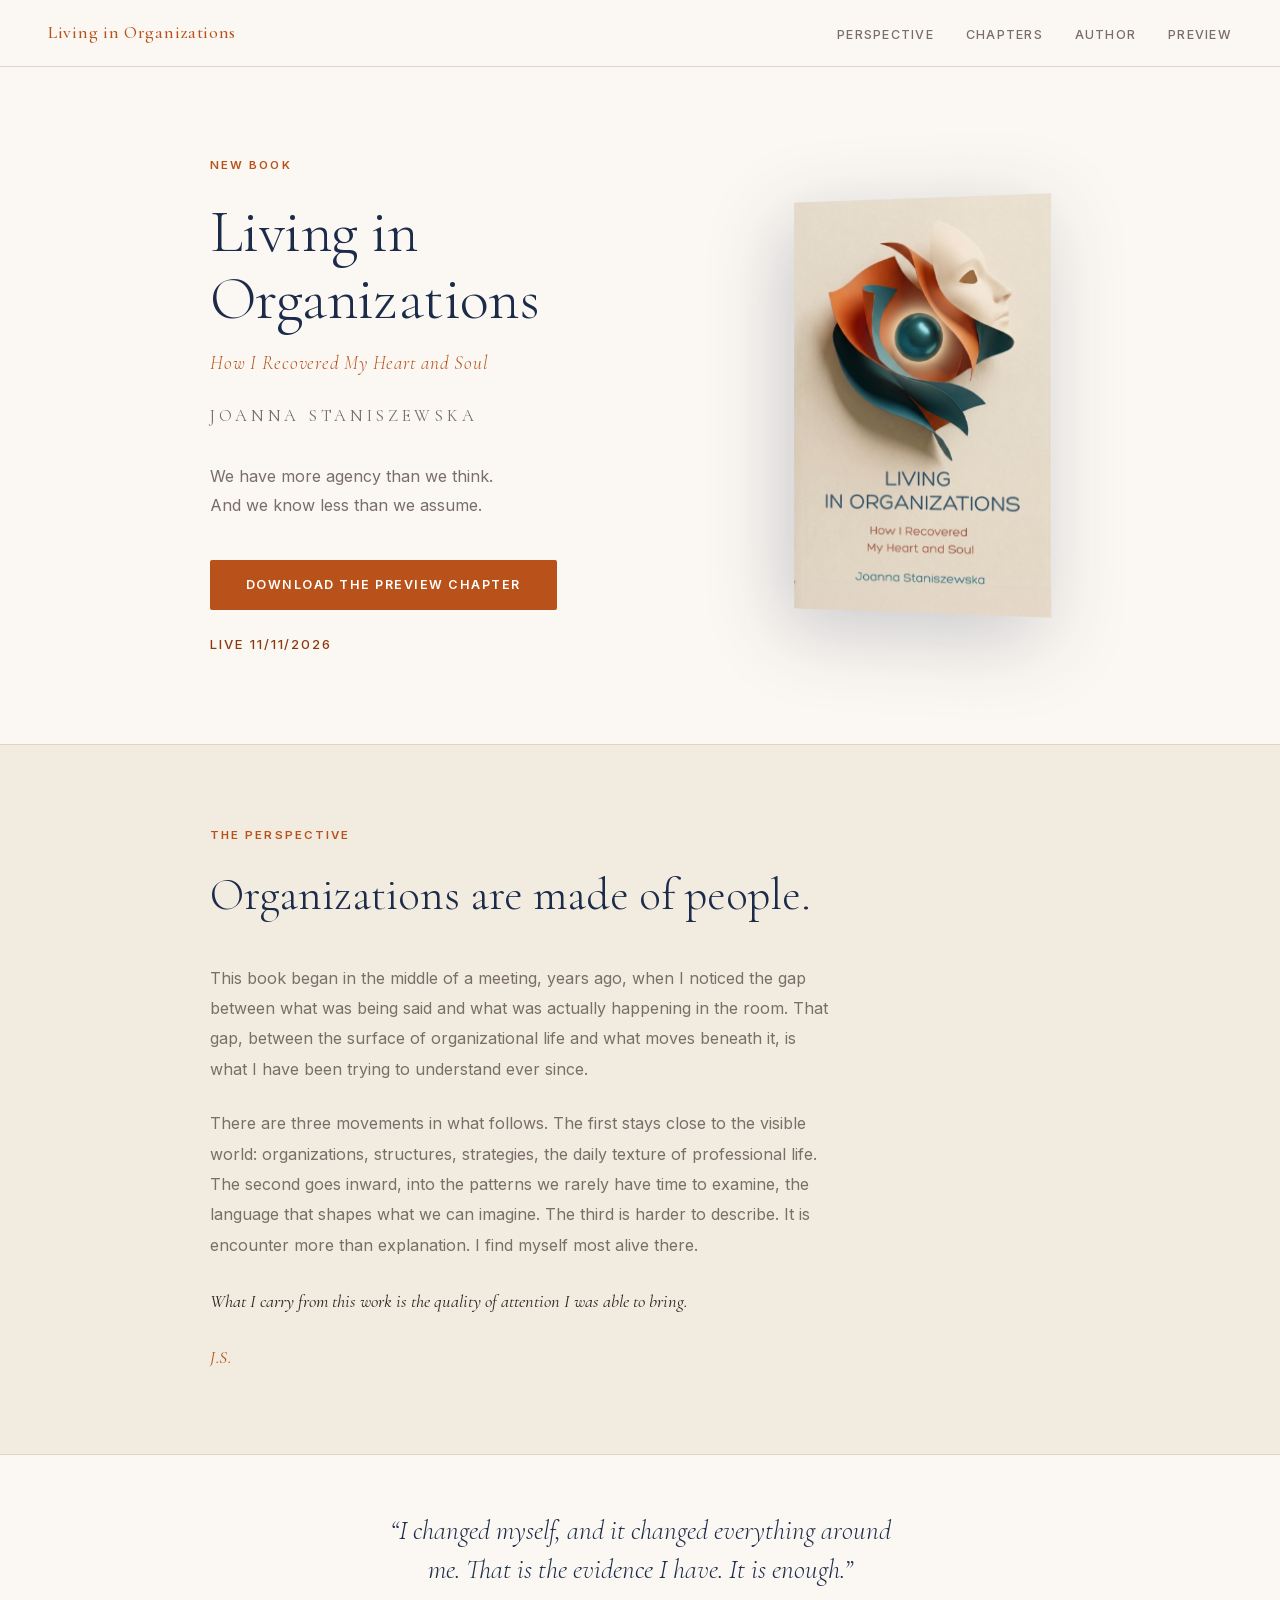
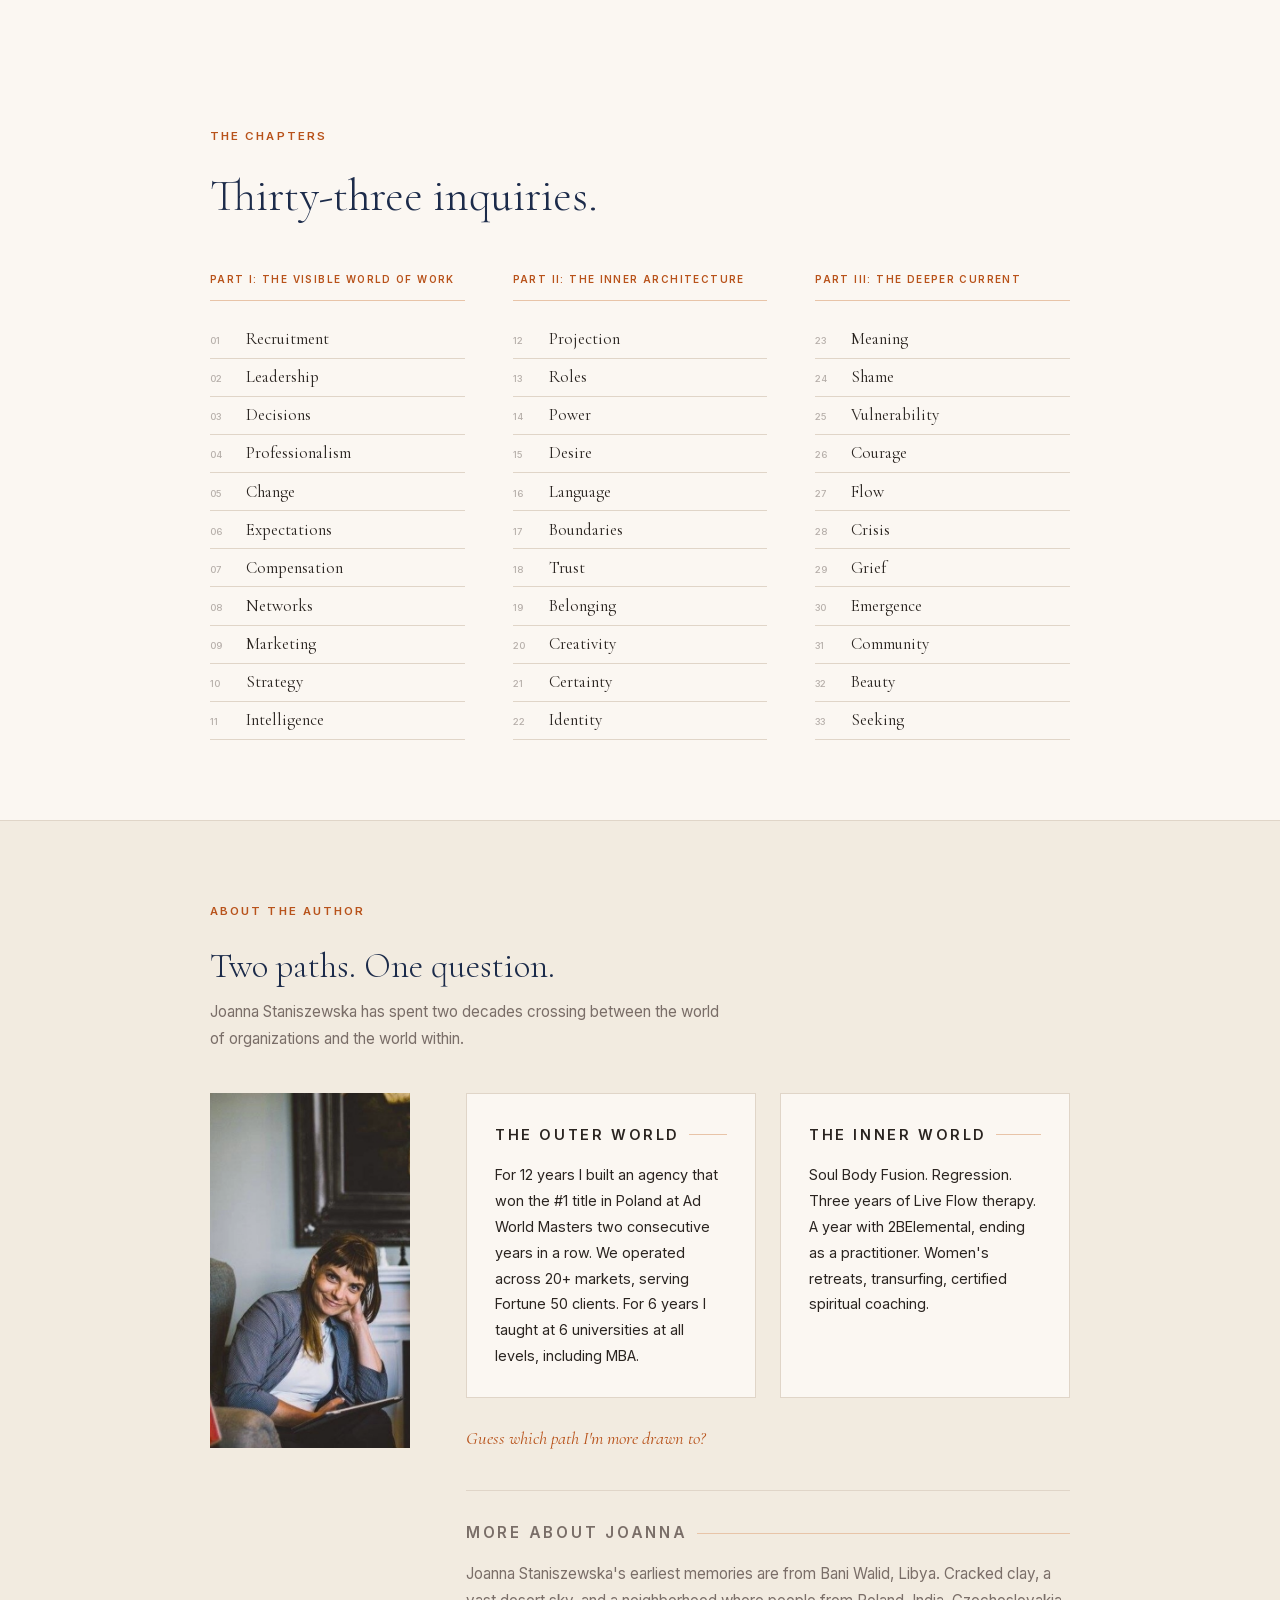
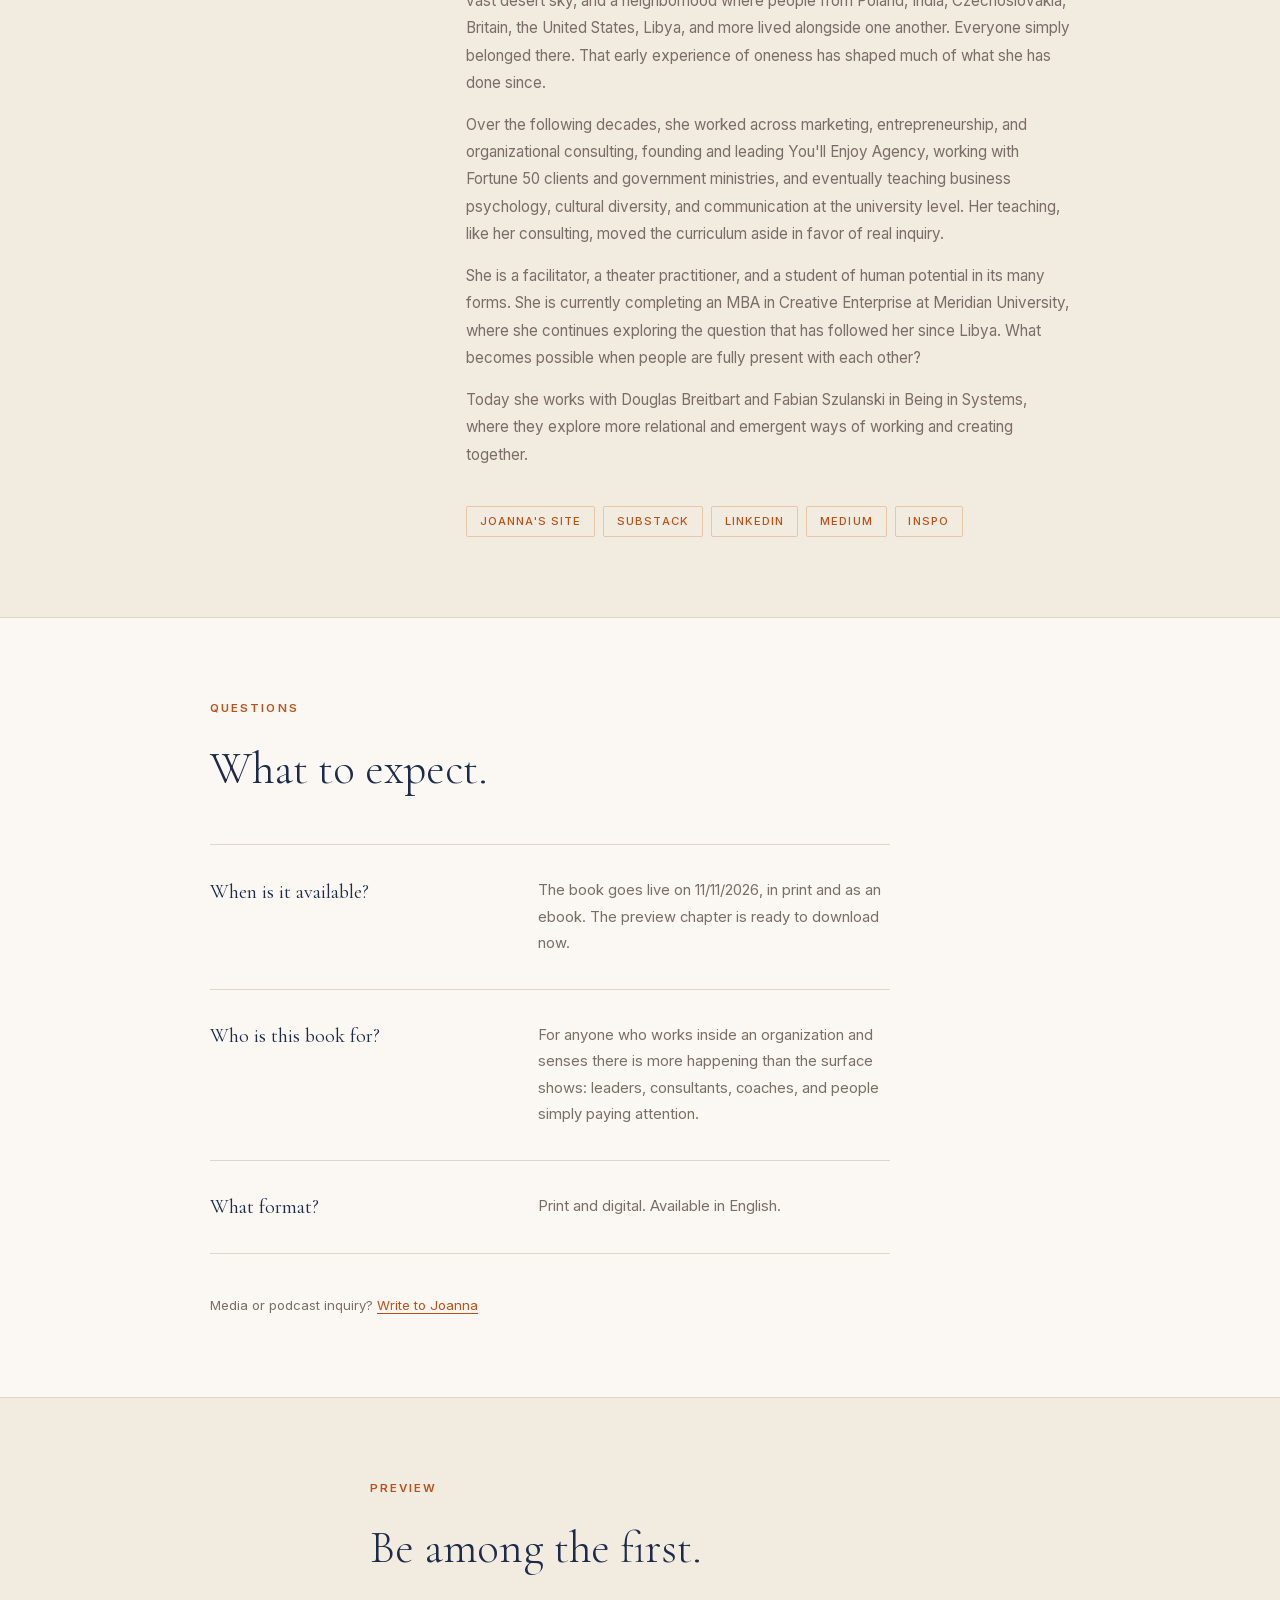
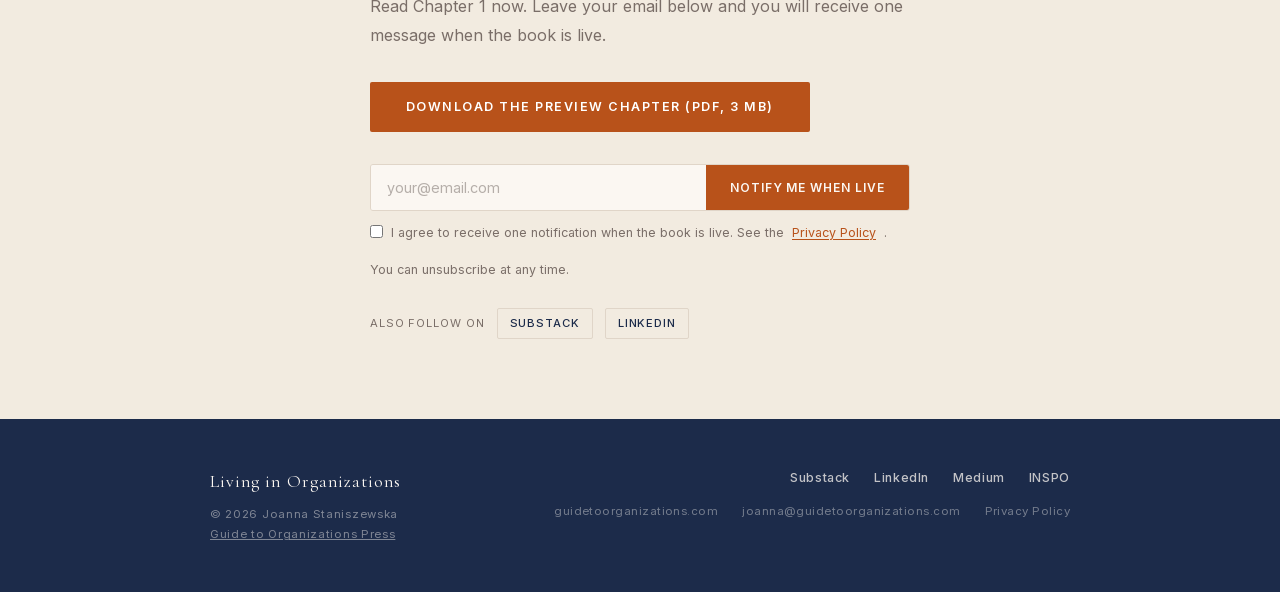
==== commit 3d970def: "Rename preview chapter file, show launch date in hero - preview-chapter.pdf -> Living-in-Organizatio" ====
--- a/index.html
+++ b/index.html
@@ -75,13 +75,13 @@
   <section id="hero">
     <div class="hero-inner">
       <div class="hero-text">
-        <p class="section-label">Live 11.11.2026</p>
+        <p class="section-label">New book</p>
         <h1>Living in Organizations</h1>
         <p class="hero-subtitle">How I Recovered My Heart and Soul</p>
         <p class="hero-byline">Joanna Staniszewska</p>
         <p class="hero-desc">We have more agency than we think.<br>And we know less than we assume.</p>
-        <a href="preview-chapter.pdf" class="btn-primary" download>Download the preview chapter</a>
-        <a href="#notify" class="hero-notify">Notify me when it is live</a>
+        <a href="Living-in-Organizations-Preview-Chapter-1.pdf" class="btn-primary" download>Download the preview chapter</a>
+        <p class="hero-live">Live 11/11/2026</p>
       </div>
       <div class="hero-cover">
         <div class="book-mockup">
@@ -227,7 +227,7 @@
 
         <div class="faq-item">
           <p class="faq-q">When is it available?</p>
-          <p class="faq-a">The book goes live on 11.11.2026, in print and as an ebook. The preview chapter is ready to download now.</p>
+          <p class="faq-a">The book goes live on 11/11/2026, in print and as an ebook. The preview chapter is ready to download now.</p>
         </div>
 
         <div class="faq-item">
@@ -254,7 +254,7 @@
         Read Chapter 1 now. Leave your email below and you will receive one message when the book is live.
       </p>
 
-      <p class="preview-cta"><a href="preview-chapter.pdf" class="btn-primary" download>Download the preview chapter (PDF, 3 MB)</a></p>
+      <p class="preview-cta"><a href="Living-in-Organizations-Preview-Chapter-1.pdf" class="btn-primary" download>Download the preview chapter (PDF, 3 MB)</a></p>
 
       <form action="https://formspree.io/f/xpqvgyab" method="POST" class="notify-form">
         <input type="hidden" name="_subject" value="New reader, Living in Organizations" />
--- a/style.css
+++ b/style.css
@@ -765,3 +765,5 @@
 .author-more { margin-top: 2.2rem; padding-top: 1.8rem; border-top: 1px solid var(--border); }
 .author-more p { font-size: 0.95rem; line-height: 1.8; color: var(--text-muted); margin-bottom: 0.9rem; }
 .author-more .path-label { margin-bottom: 0.8rem; }
+
+.hero-live { margin: 1.4rem 0 0 0; font-size: 0.82rem; letter-spacing: 0.14em; text-transform: uppercase; color: var(--terra-deep); font-weight: 500; }
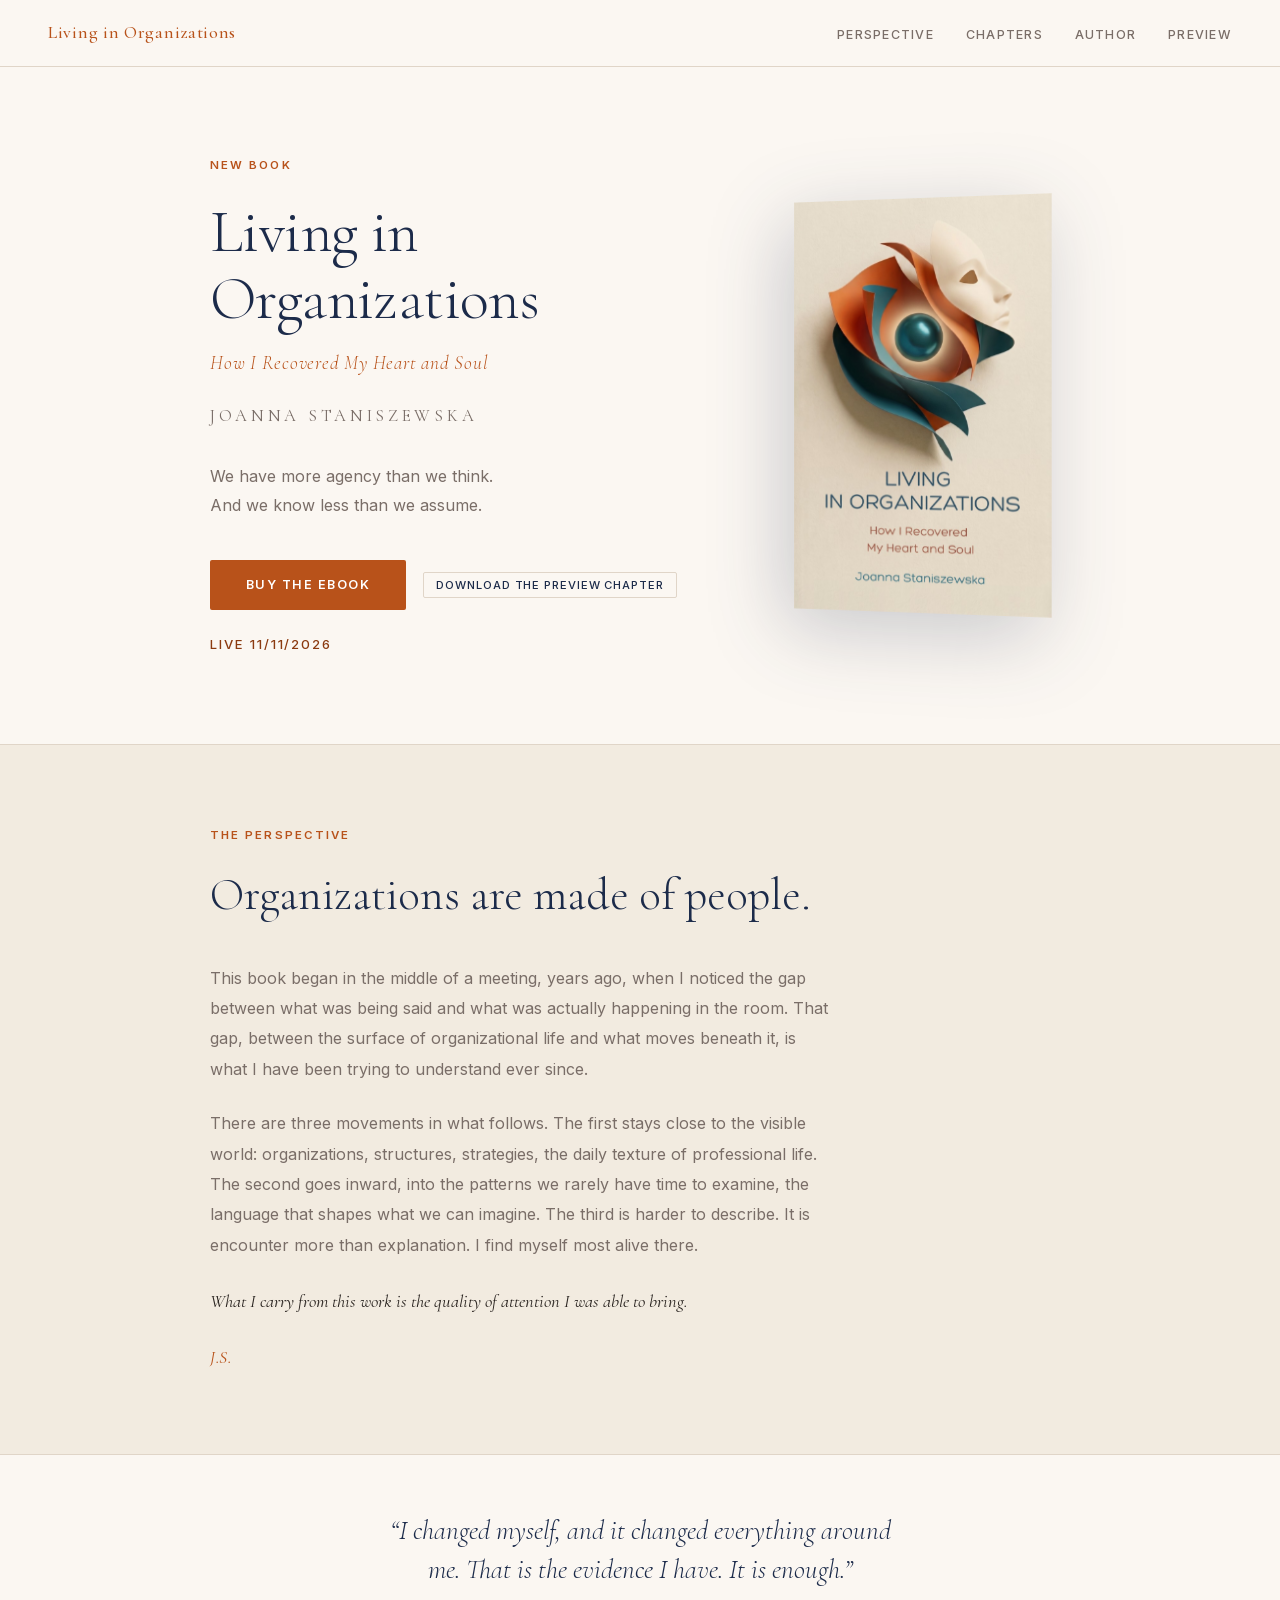
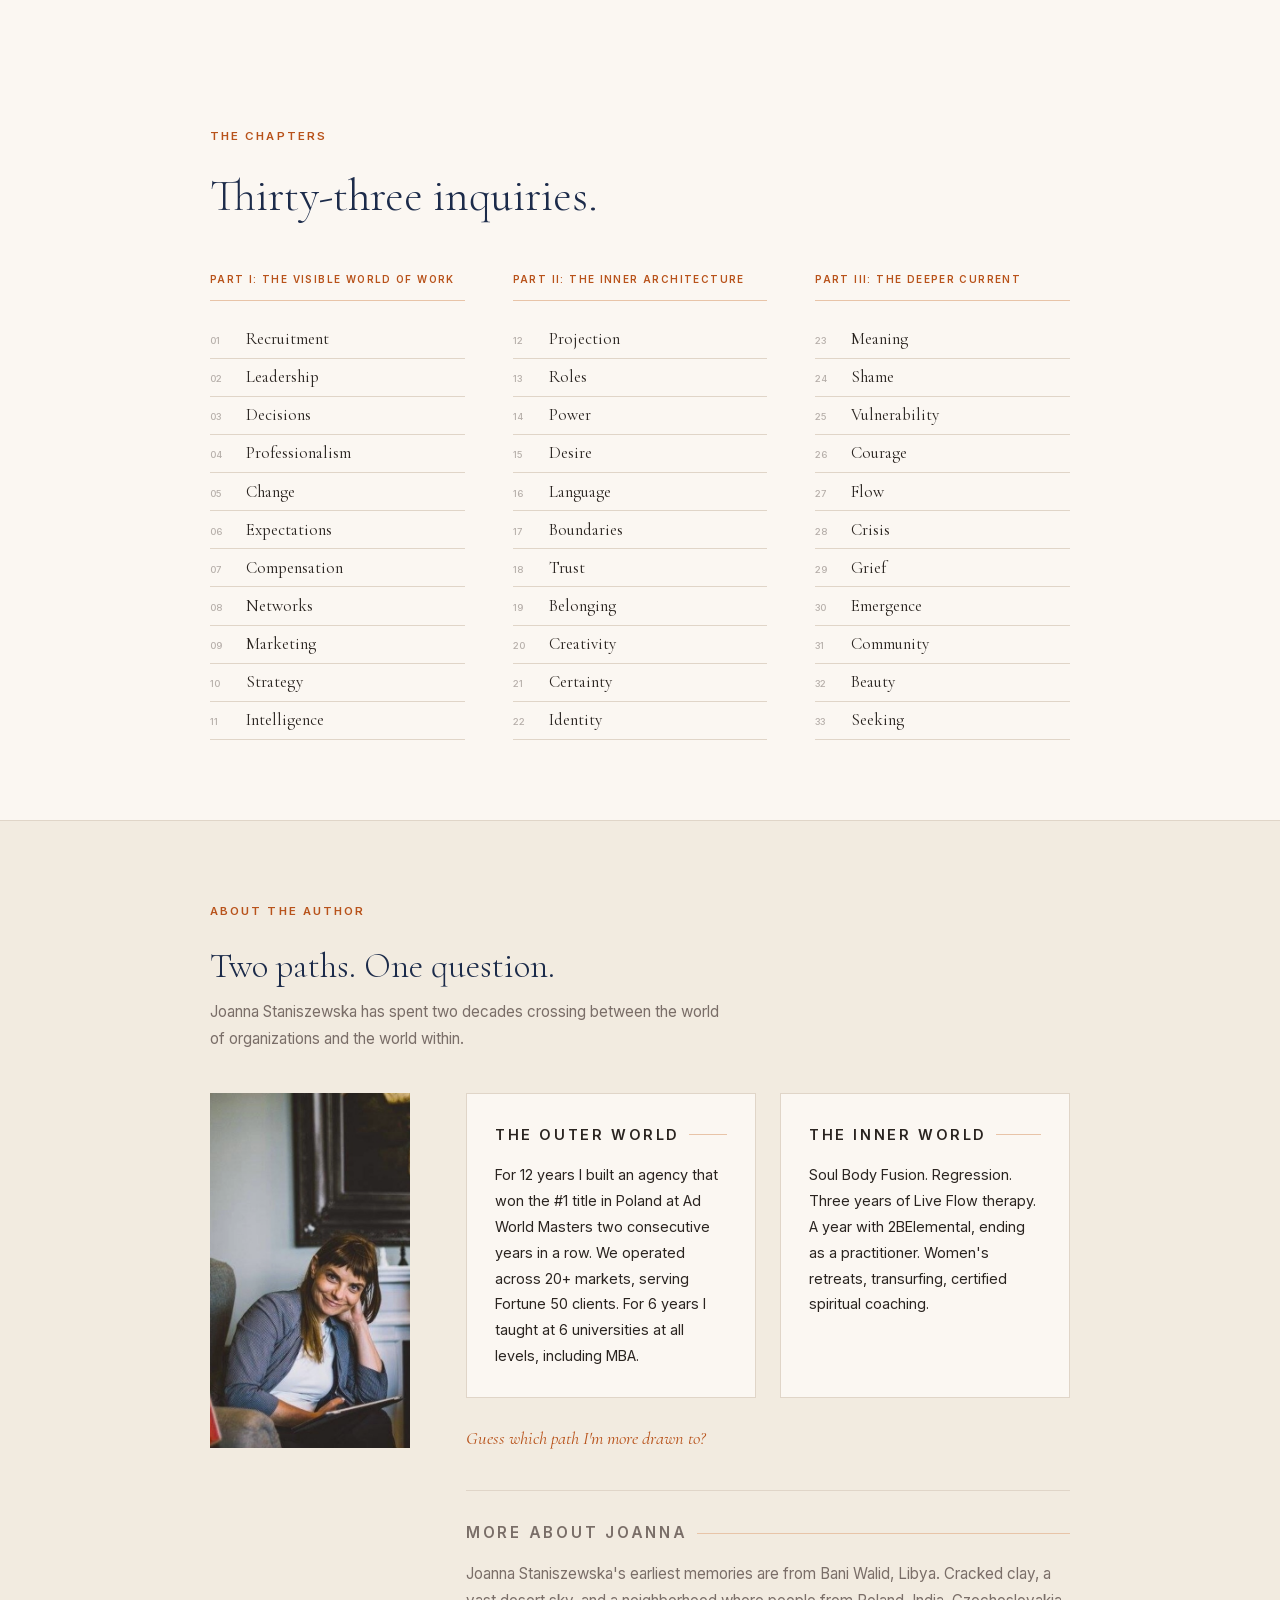
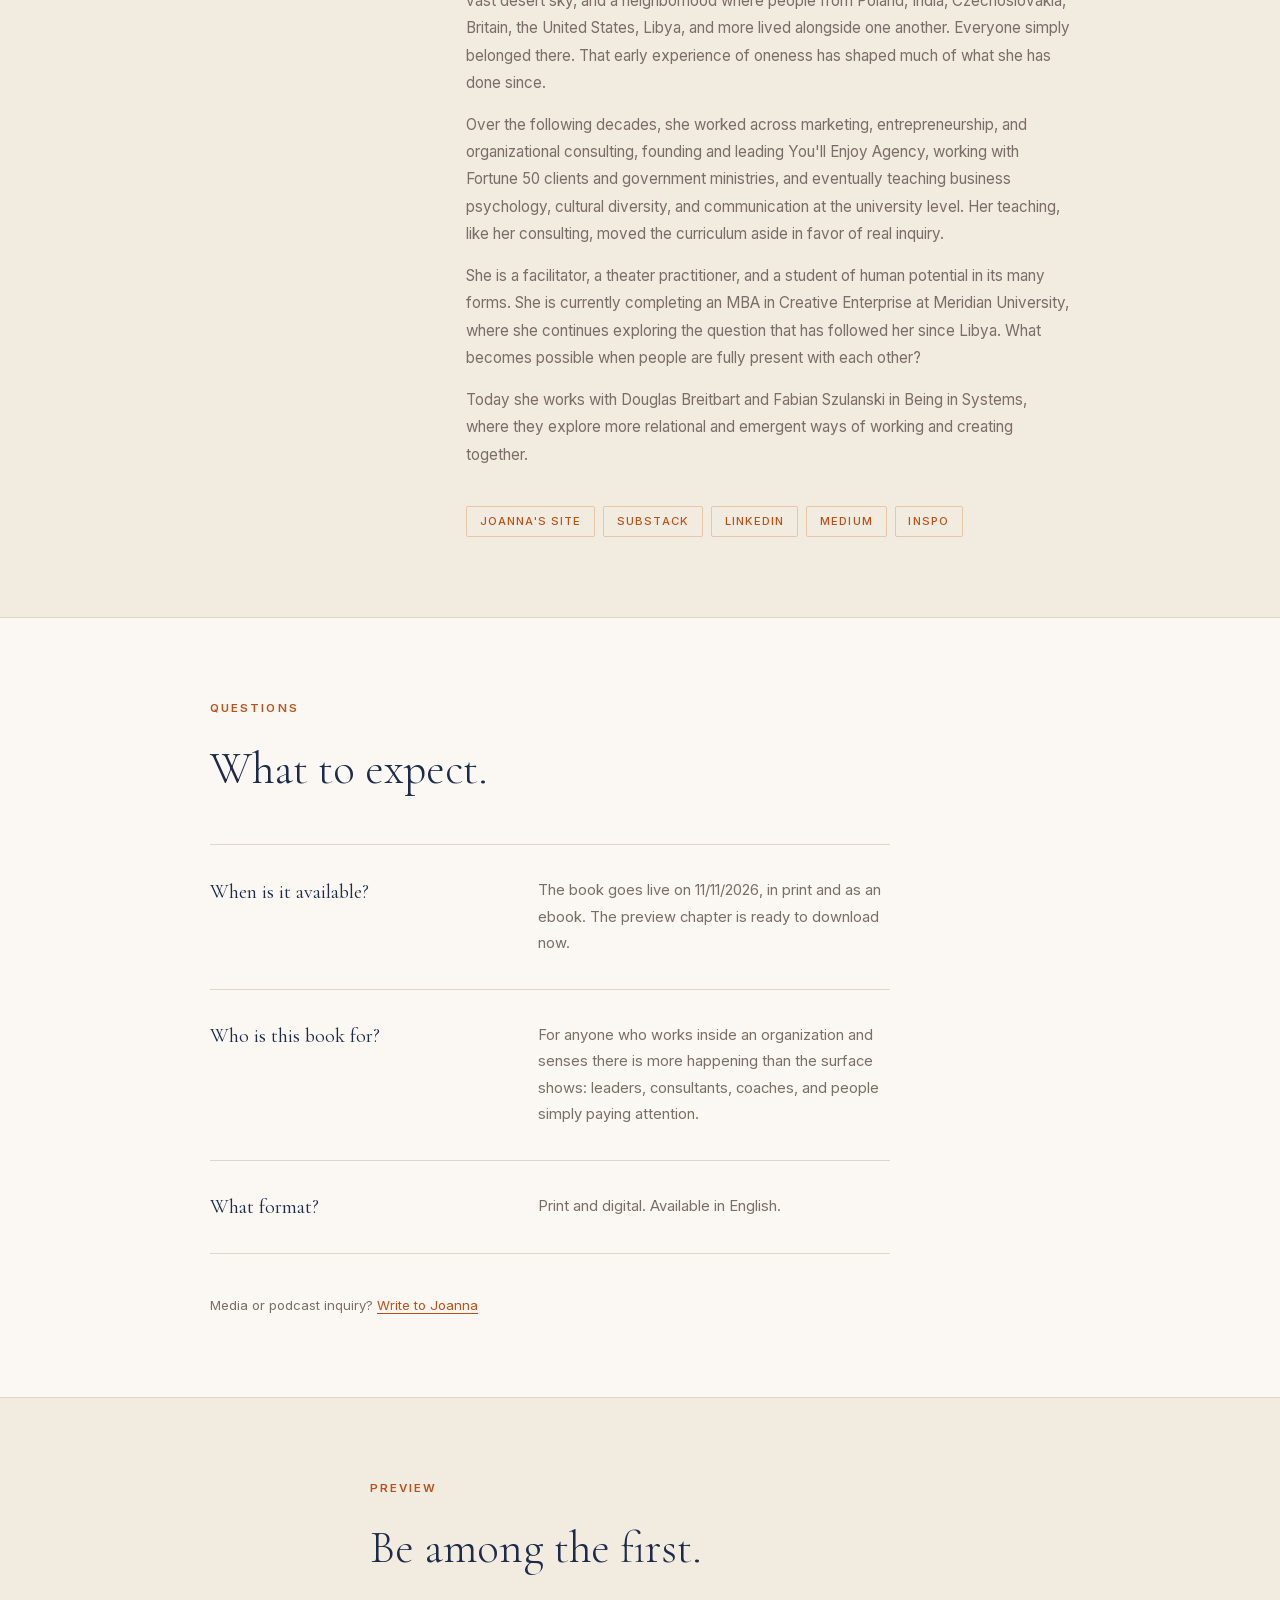
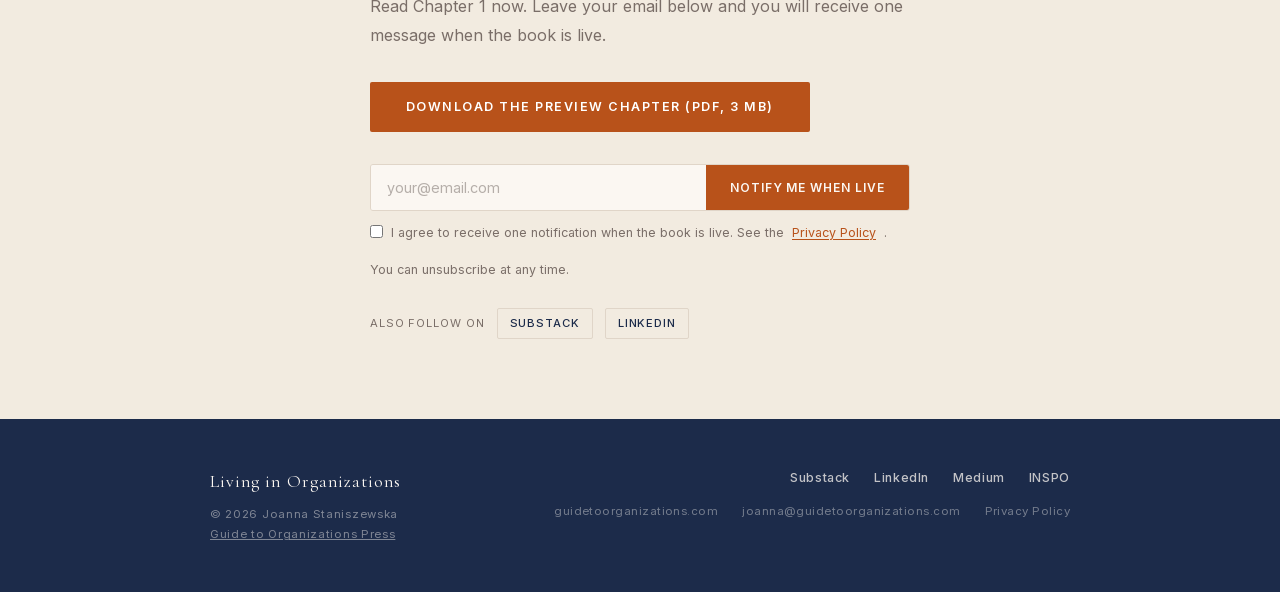
==== commit 94b75de9: "Add Buy the ebook button (Books2Read universal link) and commented paperback button Co-Authored-By: " ====
--- a/index.html
+++ b/index.html
@@ -80,7 +80,11 @@
         <p class="hero-subtitle">How I Recovered My Heart and Soul</p>
         <p class="hero-byline">Joanna Staniszewska</p>
         <p class="hero-desc">We have more agency than we think.<br>And we know less than we assume.</p>
-        <a href="Living-in-Organizations-Preview-Chapter-1.pdf" class="btn-primary" download>Download the preview chapter</a>
+        <a href="https://books2read.com/livinginorganizationsjoannastaniszewska?utm_source=book-page" target="_blank" rel="noopener" class="btn-primary">Buy the ebook</a>
+        <!-- Paperback: odkomentuj i wstaw link, gdy Amazon i Ingram zaczną działać (ISBN 978-83-983009-0-2)
+        <a href="PASTE-PAPERBACK-LINK?utm_source=book-page" target="_blank" rel="noopener" class="btn-platform" style="margin-left:0.75rem">Buy the paperback</a>
+        -->
+        <a href="Living-in-Organizations-Preview-Chapter-1.pdf" class="btn-platform" style="margin-left:0.75rem" download>Download the preview chapter</a>
         <p class="hero-live">Live 11/11/2026</p>
       </div>
       <div class="hero-cover">
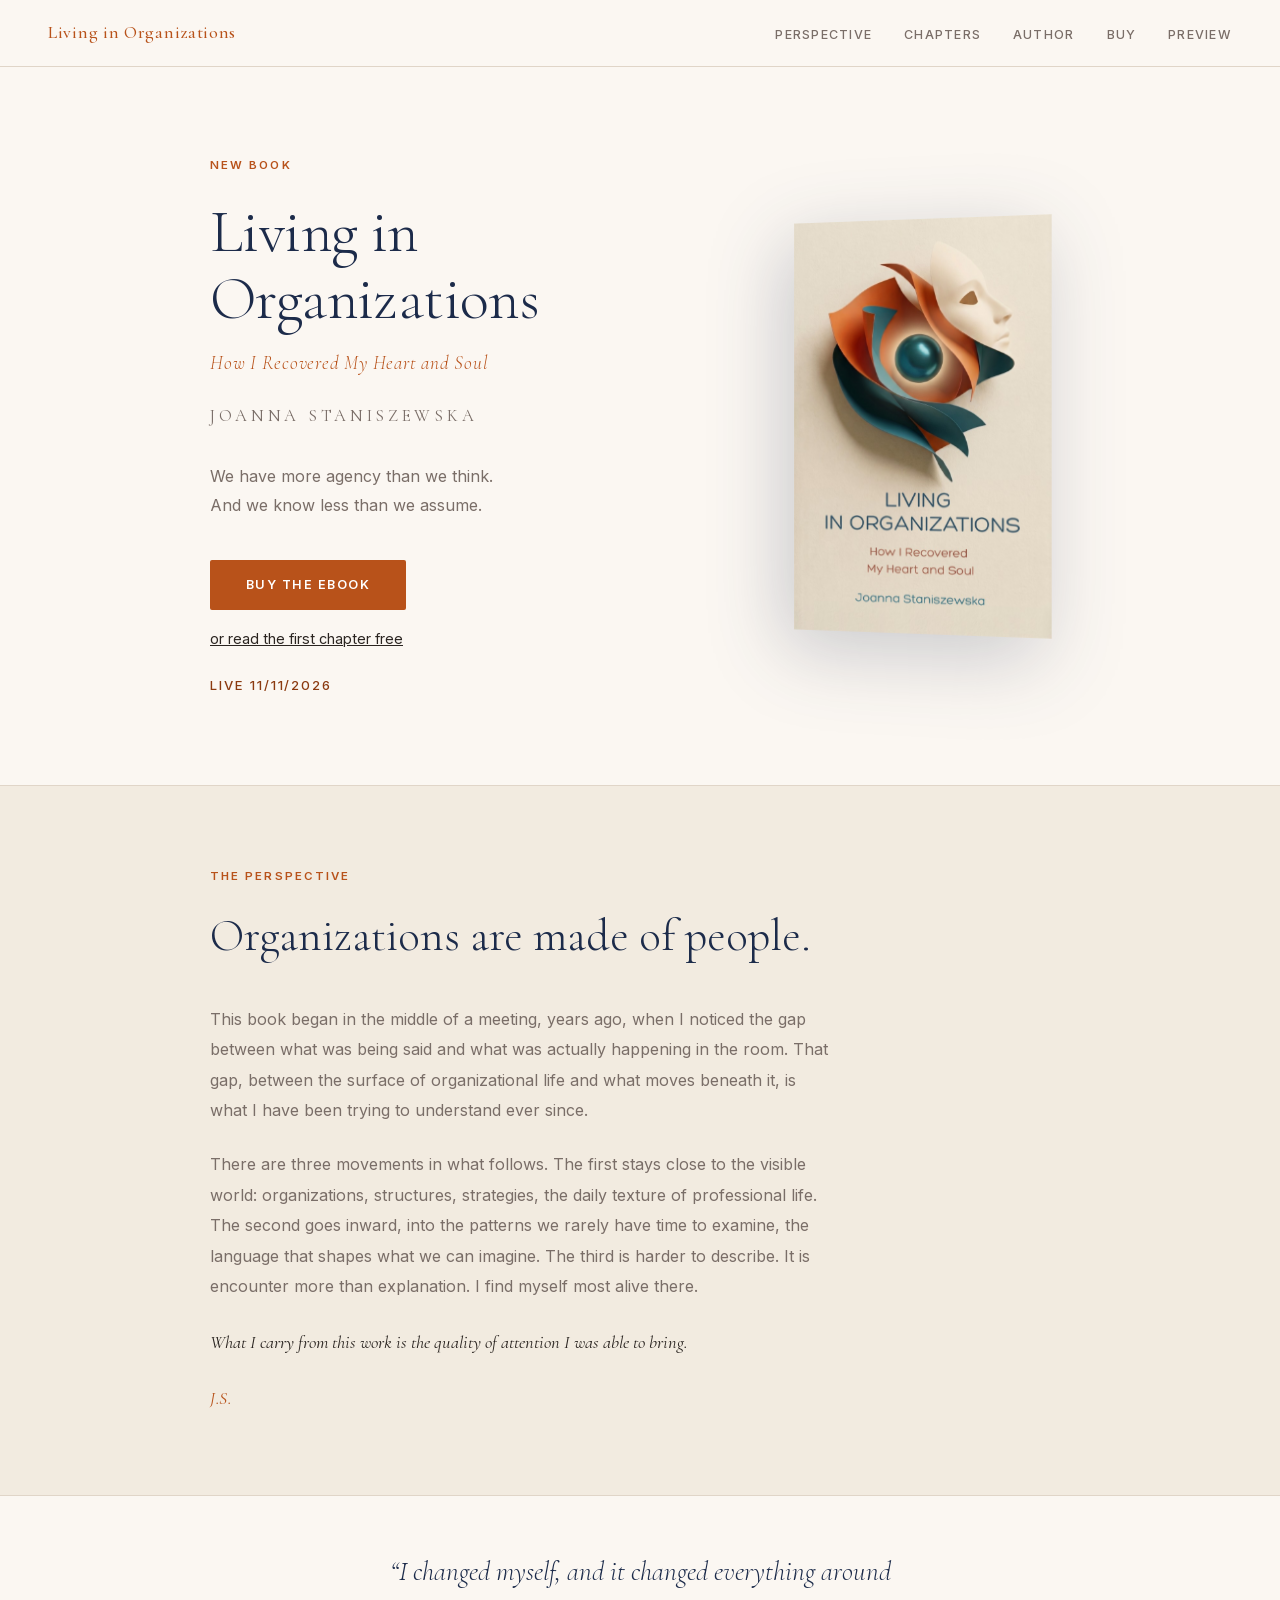
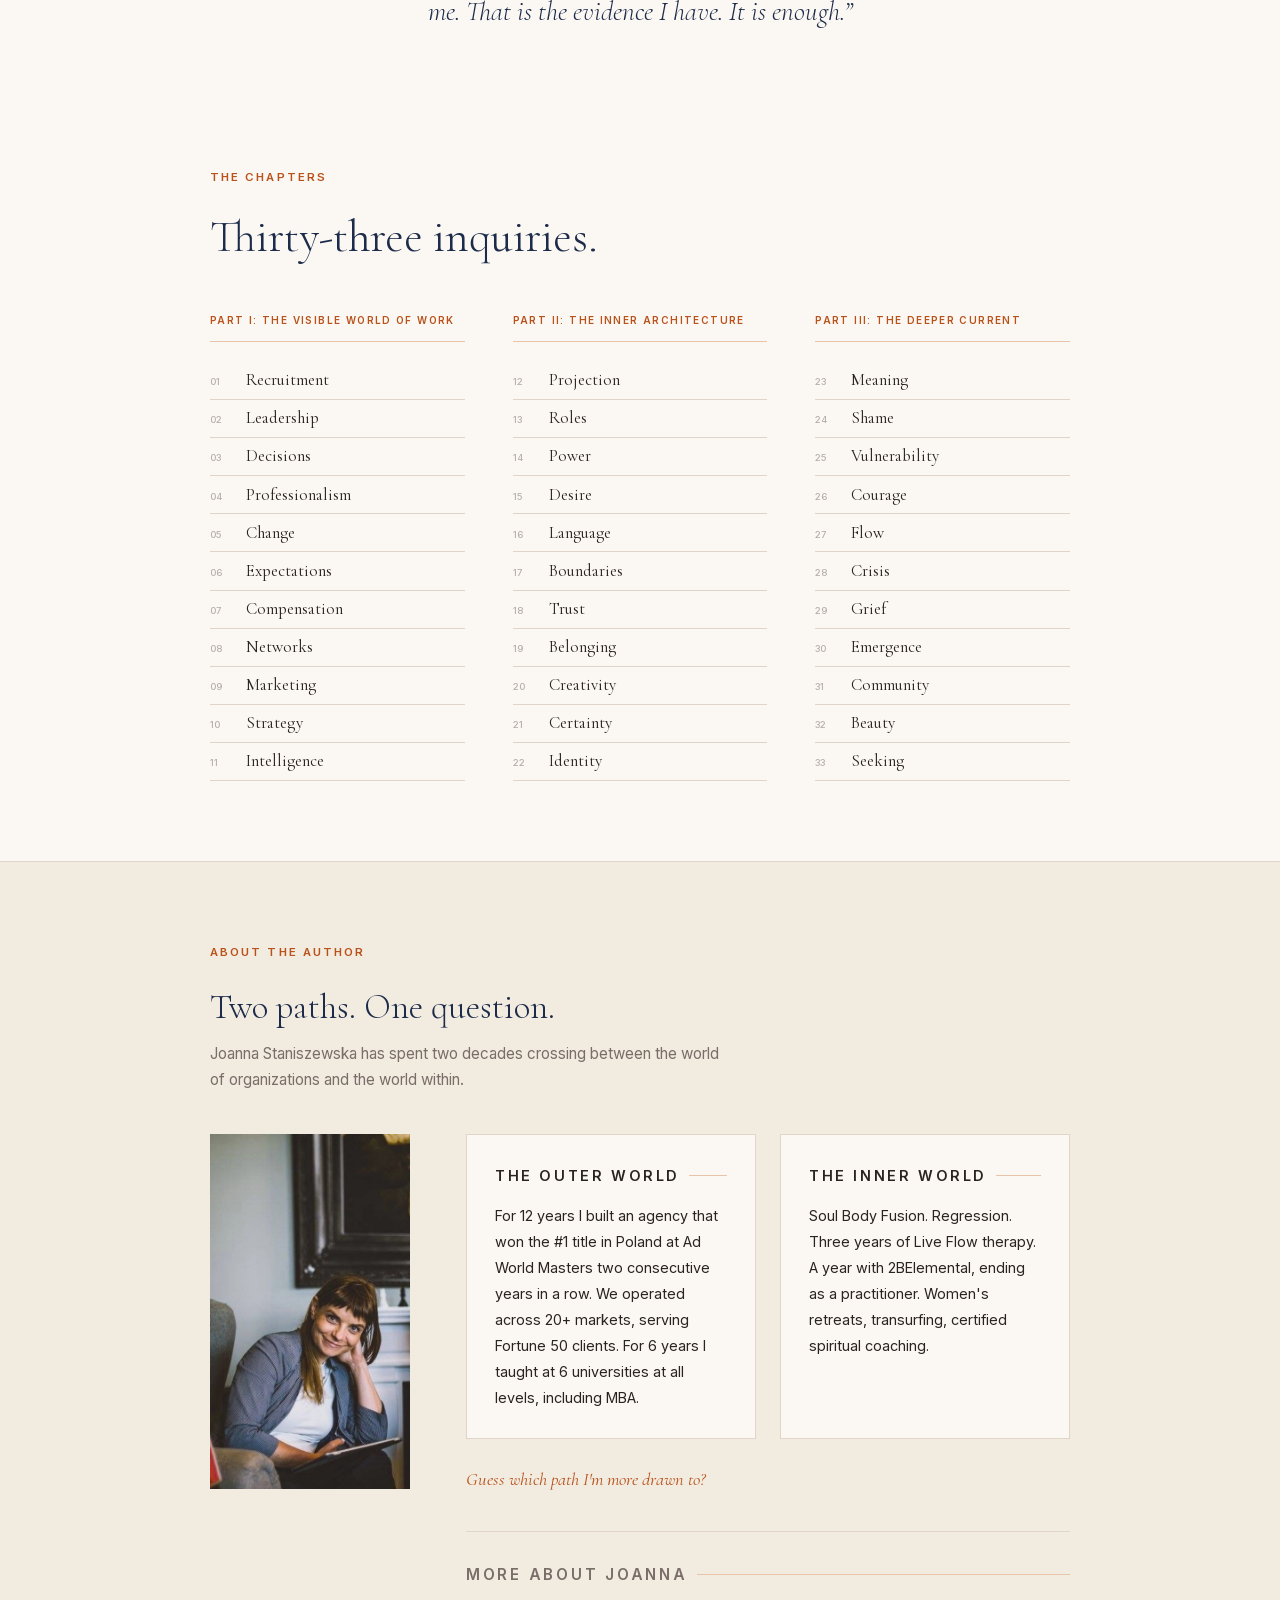
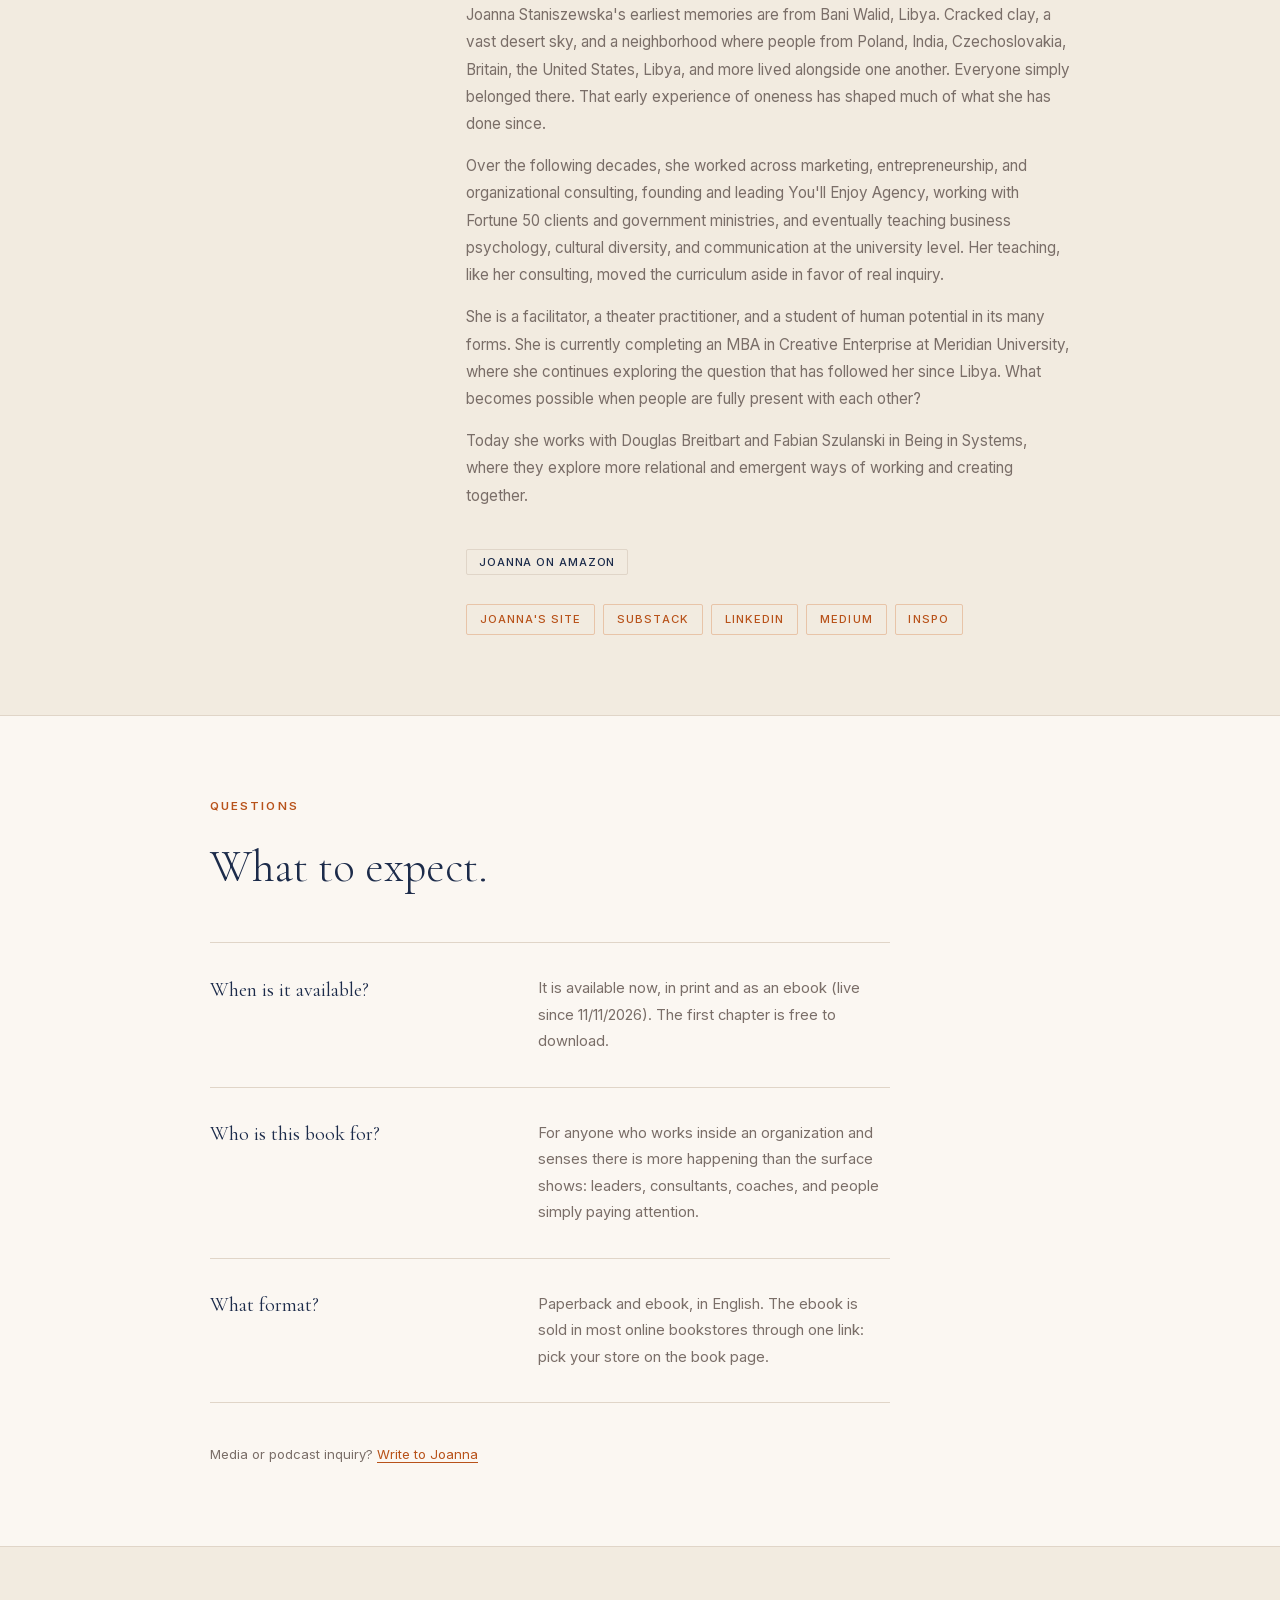
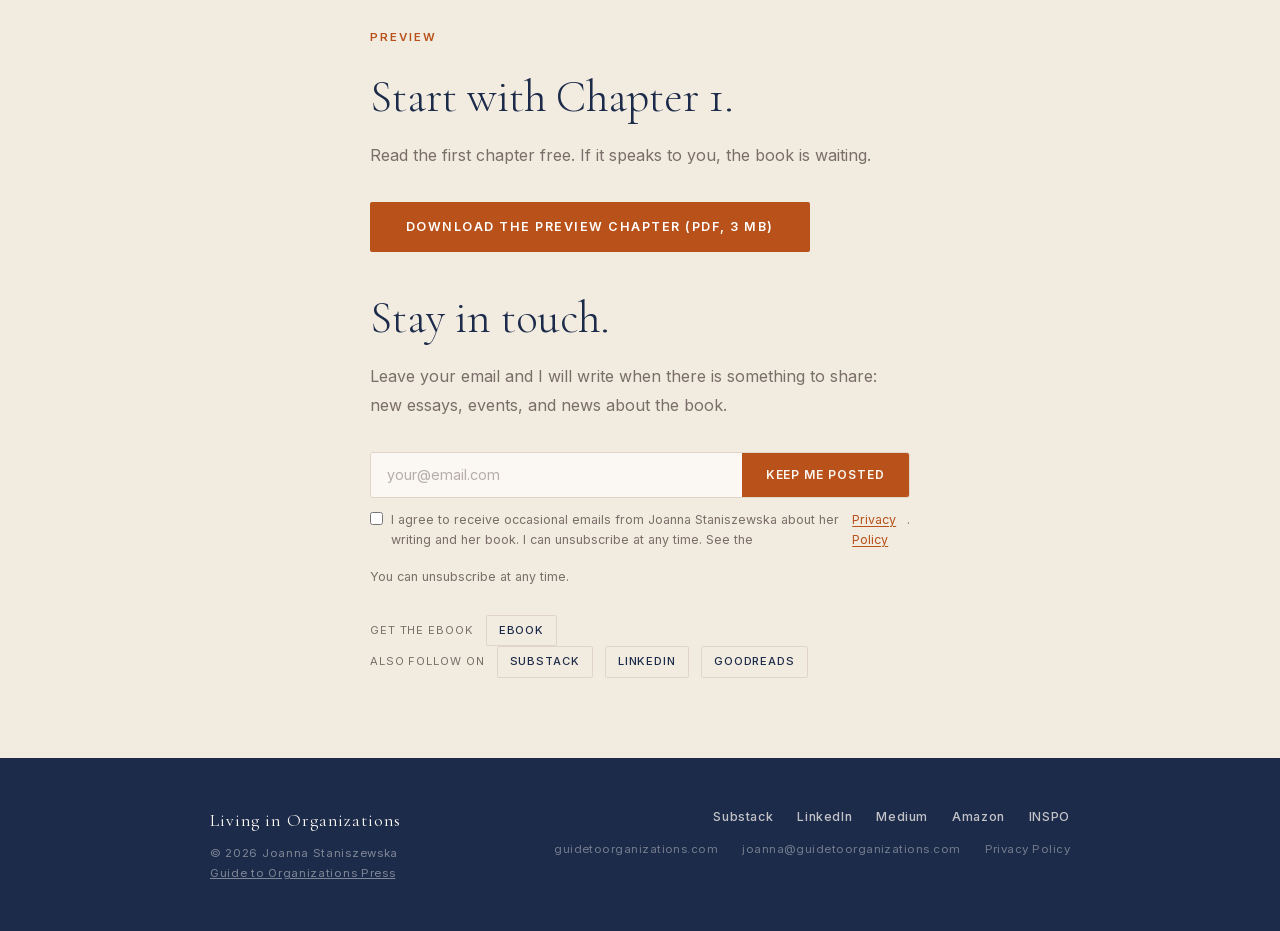
==== commit 15970059: "Launch update: live copy, Amazon author button, Goodreads, new sign-up form, privacy policy, hidden " ====
--- a/index.html
+++ b/index.html
@@ -32,6 +32,7 @@
   "alternativeName": "Living in Organizations: How I Recovered My Heart and Soul",
   "description": "Thirty-three essays on leadership, belonging, power, grief, creativity, and the human life inside organizations. By Joanna Staniszewska.",
   "inLanguage": "en",
+  "datePublished": "2026-11-11",
   "url": "https://guidetoorganizations.pub/",
   "image": "https://guidetoorganizations.pub/book-cover.jpg",
   "author": {
@@ -53,7 +54,8 @@
     {
       "@type": "Book",
       "bookFormat": "https://schema.org/EBook",
-      "isbn": "9788398300919"
+      "isbn": "9788398300919",
+      "url": "https://books2read.com/livinginorganizationsjoannastaniszewska"
     }
   ]
 }
@@ -67,6 +69,7 @@
       <li><a href="#perspective">Perspective</a></li>
       <li><a href="#chapters">Chapters</a></li>
       <li><a href="#author">Author</a></li>
+      <li><a href="#hero">Buy</a></li>
       <li><a href="#notify">Preview</a></li>
     </ul>
   </nav>
@@ -81,10 +84,10 @@
         <p class="hero-byline">Joanna Staniszewska</p>
         <p class="hero-desc">We have more agency than we think.<br>And we know less than we assume.</p>
         <a href="https://books2read.com/livinginorganizationsjoannastaniszewska?utm_source=book-page" target="_blank" rel="noopener" class="btn-primary">Buy the ebook</a>
-        <!-- Paperback: odkomentuj i wstaw link, gdy Amazon i Ingram zaczną działać (ISBN 978-83-983009-0-2)
-        <a href="PASTE-PAPERBACK-LINK?utm_source=book-page" target="_blank" rel="noopener" class="btn-platform" style="margin-left:0.75rem">Buy the paperback</a>
+        <!-- Paperback button: wstaw tu link do druku, gdy będzie dostępny (Amazon po weryfikacji lub inna księgarnia)
+        <a href="PASTE-PAPERBACK-LINK" target="_blank" rel="noopener" class="btn-platform" style="margin-left:0.75rem">Buy the paperback</a>
         -->
-        <a href="Living-in-Organizations-Preview-Chapter-1.pdf" class="btn-platform" style="margin-left:0.75rem" download>Download the preview chapter</a>
+        <p class="hero-preview"><a href="Living-in-Organizations-Preview-Chapter-1.pdf" download>or read the first chapter free</a></p>
         <p class="hero-live">Live 11/11/2026</p>
       </div>
       <div class="hero-cover">
@@ -210,6 +213,7 @@
             <p>She is a facilitator, a theater practitioner, and a student of human potential in its many forms. She is currently completing an MBA in Creative Enterprise at Meridian University, where she continues exploring the question that has followed her since Libya. What becomes possible when people are fully present with each other?</p>
             <p>Today she works with Douglas Breitbart and Fabian Szulanski in Being in Systems, where they explore more relational and emergent ways of working and creating together.</p>
           </div>
+          <p class="author-amazon"><a href="https://www.amazon.com/stores/Joanna-Staniszewska/author/B0HRPYPY53" target="_blank" rel="noopener" class="btn-platform">Joanna on Amazon</a></p>
           <div class="author-socials">
             <a href="https://guidetoorganizations.com" target="_blank" rel="noopener" class="social-link">Joanna's site</a>
             <a href="https://substack.com/@joannastaniszewska" target="_blank" rel="noopener" class="social-link">Substack</a>
@@ -222,6 +226,17 @@
     </div>
   </section>
 
+  <!-- ——— Praise (ukryte do czasu pierwszych opinii) ———
+       Odkomentuj, wstaw prawdziwy cytat i podpis. Nie wstawiaj niczego wymyślonego.
+  <section id="praise">
+    <div class="inner">
+      <p class="section-label">Praise</p>
+      <h2>What readers say.</h2>
+      <blockquote class="book-quote">&ldquo;TU WSTAW PRAWDZIWY CYTAT Z RECENZJI.&rdquo;<br><cite>Imię i nazwisko, źródło (Amazon, Goodreads, LinkedIn)</cite></blockquote>
+    </div>
+  </section>
+  -->
+
   <!-- ——— FAQ ——— -->
   <section id="faq">
     <div class="inner">
@@ -231,7 +246,7 @@
 
         <div class="faq-item">
           <p class="faq-q">When is it available?</p>
-          <p class="faq-a">The book goes live on 11/11/2026, in print and as an ebook. The preview chapter is ready to download now.</p>
+          <p class="faq-a">It is available now, in print and as an ebook (live since 11/11/2026). The first chapter is free to download.</p>
         </div>
 
         <div class="faq-item">
@@ -241,7 +256,7 @@
 
         <div class="faq-item">
           <p class="faq-q">What format?</p>
-          <p class="faq-a">Print and digital. Available in English.</p>
+          <p class="faq-a">Paperback and ebook, in English. The ebook is sold in most online bookstores through one link: pick your store on the book page.</p>
         </div>
 
       </div>
@@ -249,27 +264,31 @@
     </div>
   </section>
 
-  <!-- ——— Early Access ——— -->
+  <!-- ——— Preview ——— -->
   <section id="notify">
     <div class="inner notify-inner">
       <p class="section-label">Preview</p>
-      <h2>Be among the first.</h2>
+      <h2>Start with Chapter 1.</h2>
       <p class="notify-body">
-        Read Chapter 1 now. Leave your email below and you will receive one message when the book is live.
+        Read the first chapter free. If it speaks to you, the book is waiting.
       </p>
 
       <p class="preview-cta"><a href="Living-in-Organizations-Preview-Chapter-1.pdf" class="btn-primary" download>Download the preview chapter (PDF, 3 MB)</a></p>
 
+      <h2 class="notify-h2-sub" style="margin-top:2.5rem;">Stay in touch.</h2>
+      <p class="notify-body">
+        Leave your email and I will write when there is something to share: new essays, events, and news about the book.
+      </p>
       <form action="https://formspree.io/f/xpqvgyab" method="POST" class="notify-form">
-        <input type="hidden" name="_subject" value="New reader, Living in Organizations" />
+        <input type="hidden" name="_subject" value="Newsletter signup, Living in Organizations" />
         <input type="hidden" name="_next" value="https://guidetoorganizations.pub/?subscribed=1" />
         <div class="notify-form-row">
           <input type="email" name="email" placeholder="your@email.com" required autocomplete="email" aria-label="Email address" />
-          <button type="submit">Notify me when live</button>
+          <button type="submit">Keep me posted</button>
         </div>
         <label class="consent-label">
           <input type="checkbox" name="consent" value="yes" required />
-          I agree to receive one notification when the book is live. See the <a href="privacy-policy.html" target="_blank">Privacy Policy</a>.
+          I agree to receive occasional emails from Joanna Staniszewska about her writing and her book. I can unsubscribe at any time. See the <a href="privacy-policy.html" target="_blank">Privacy Policy</a>.
         </label>
       </form>
 
@@ -278,11 +297,17 @@
       </div>
 
       <p class="notify-note-sub">You can unsubscribe at any time.</p>
+
+      <div class="notify-also">
+        <span>Get the ebook</span>
+        <a href="https://books2read.com/livinginorganizationsjoannastaniszewska?utm_source=book-page-preview" target="_blank" rel="noopener" class="btn-platform">Ebook</a>
+      </div>
 
       <div class="notify-also">
         <span>Also follow on</span>
         <a href="https://joannastaniszewska.substack.com?utm_source=book-page" target="_blank" rel="noopener" class="btn-platform">Substack</a>
         <a href="https://www.linkedin.com/in/joannastaniszewska/" target="_blank" rel="noopener" class="btn-platform">LinkedIn</a>
+        <a href="https://www.goodreads.com/book/show/265040933-living-in-organizations" target="_blank" rel="noopener" class="btn-platform">Goodreads</a>
       </div>
     </div>
   </section>
@@ -309,6 +334,7 @@
           <a href="https://substack.com/@joannastaniszewska" target="_blank" rel="noopener">Substack</a>
           <a href="https://www.linkedin.com/in/joannastaniszewska/" target="_blank" rel="noopener">LinkedIn</a>
           <a href="https://medium.com/@j.staniszewska" target="_blank" rel="noopener">Medium</a>
+          <a href="https://www.amazon.com/stores/Joanna-Staniszewska/author/B0HRPYPY53" target="_blank" rel="noopener">Amazon</a>
           <a href="https://app.inspo.expert/id/joanna?userID=752" target="_blank" rel="noopener">INSPO</a>
         </nav>
         <nav class="footer-legal" aria-label="Legal links">
--- a/style.css
+++ b/style.css
@@ -767,3 +767,8 @@
 .author-more .path-label { margin-bottom: 0.8rem; }
 
 .hero-live { margin: 1.4rem 0 0 0; font-size: 0.82rem; letter-spacing: 0.14em; text-transform: uppercase; color: var(--terra-deep); font-weight: 500; }
+
+/* launch update 2026-11-14 */
+.hero-preview { margin: 1rem 0 0 0; font-size: 0.9rem; }
+.hero-preview a { color: inherit; text-decoration: underline; }
+.author-amazon { margin: 1.4rem 0 0.4rem 0; }
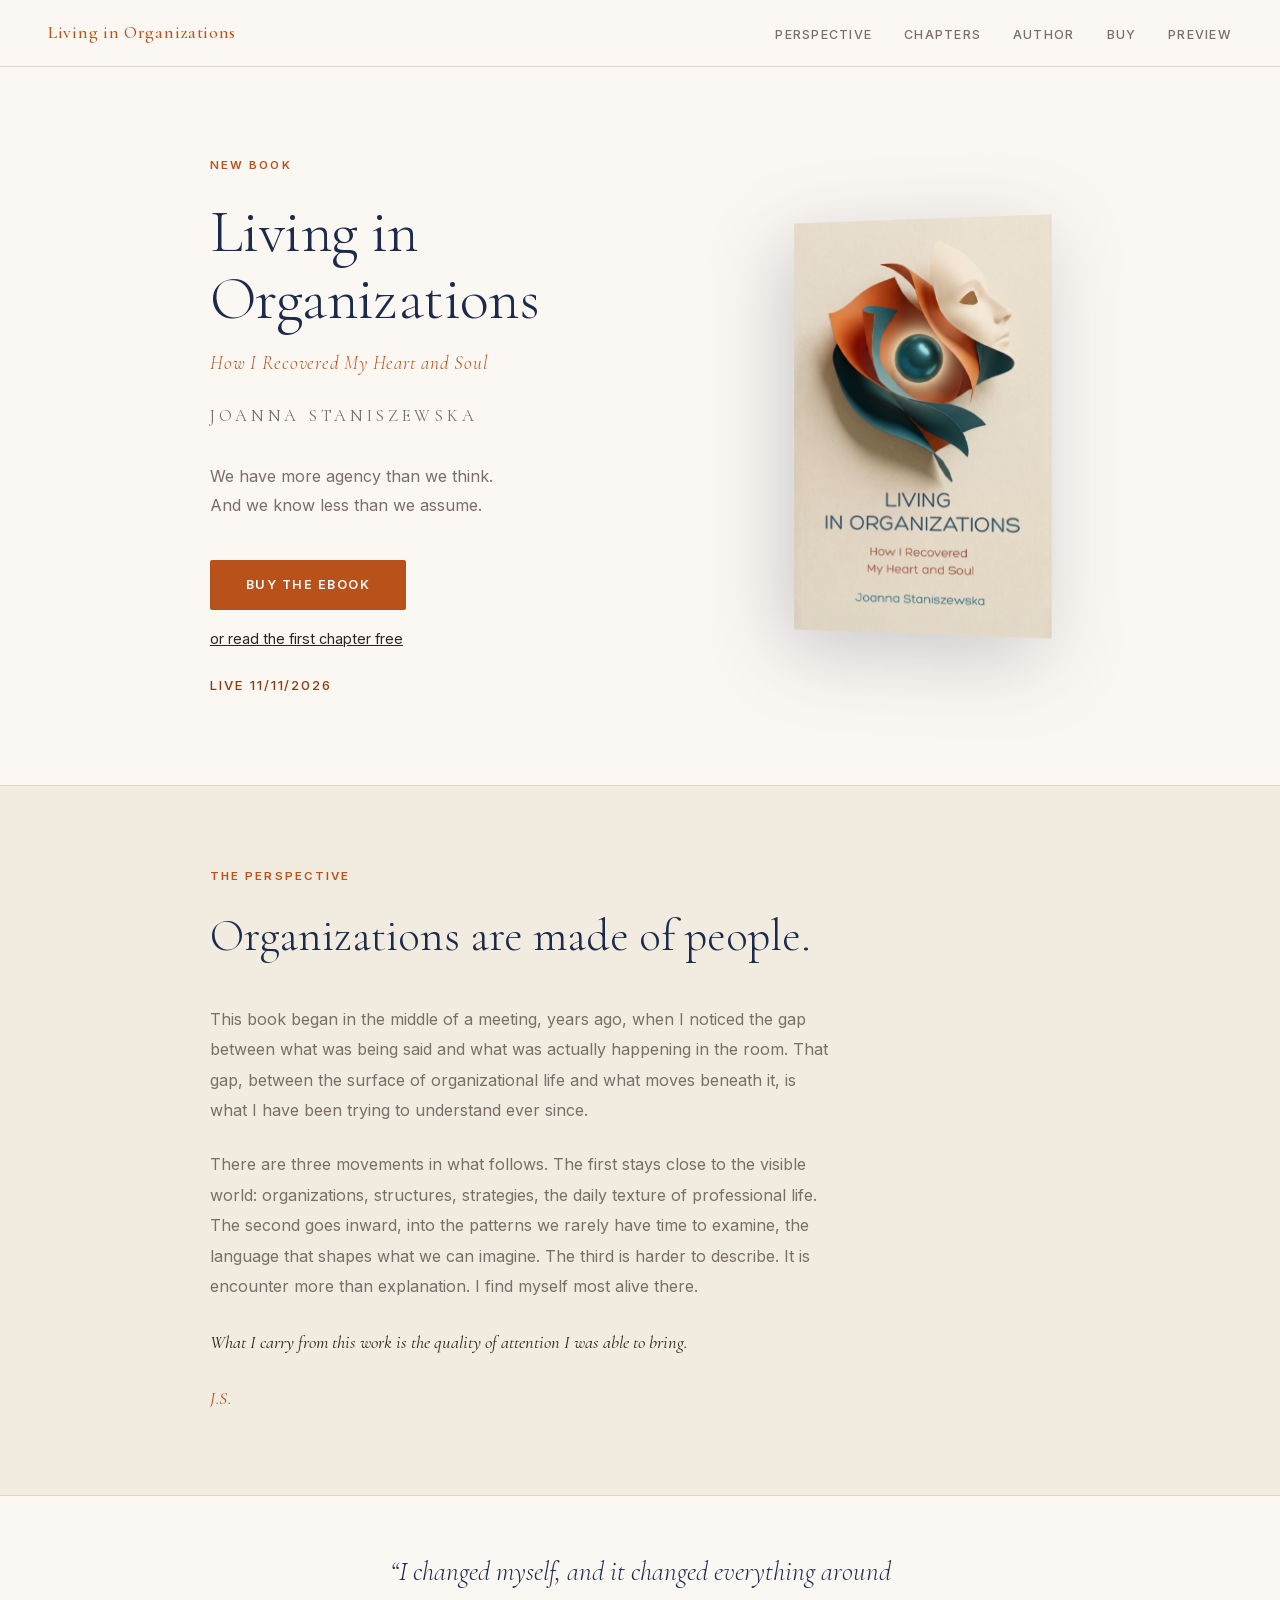
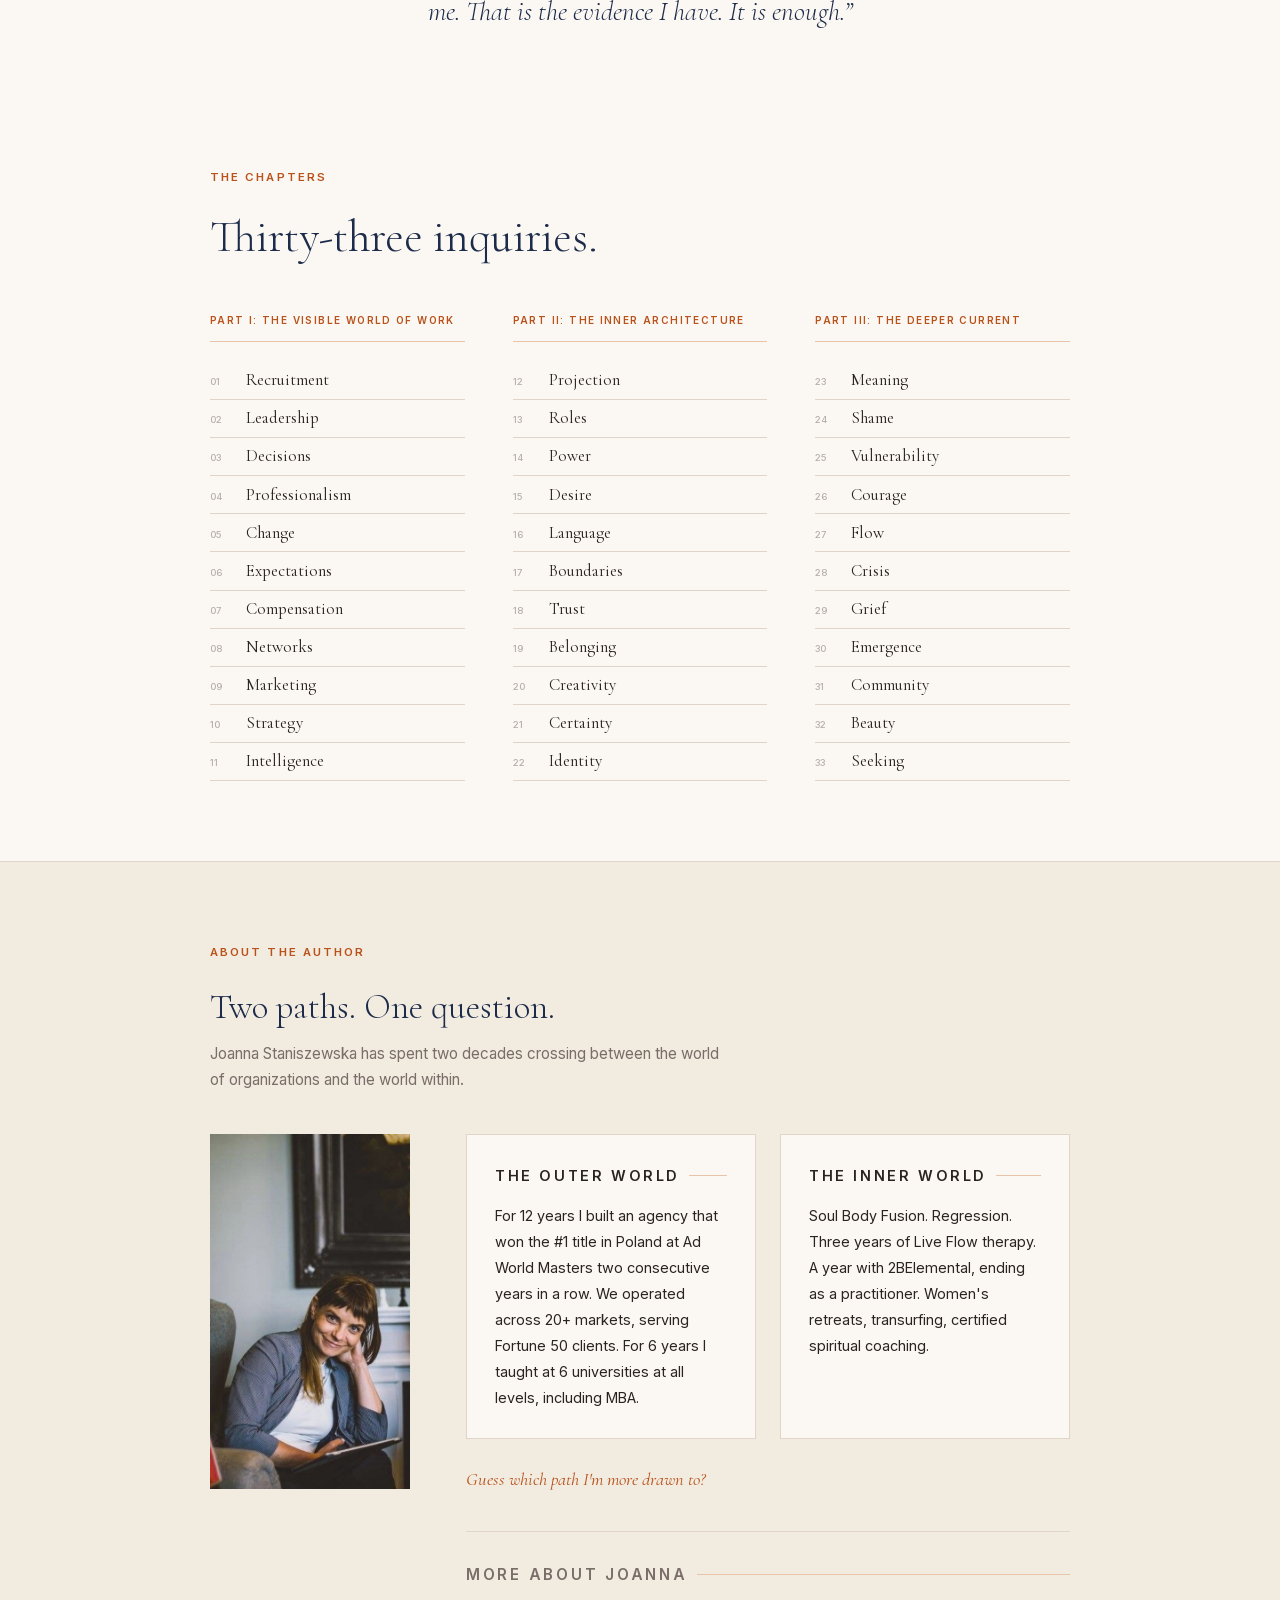
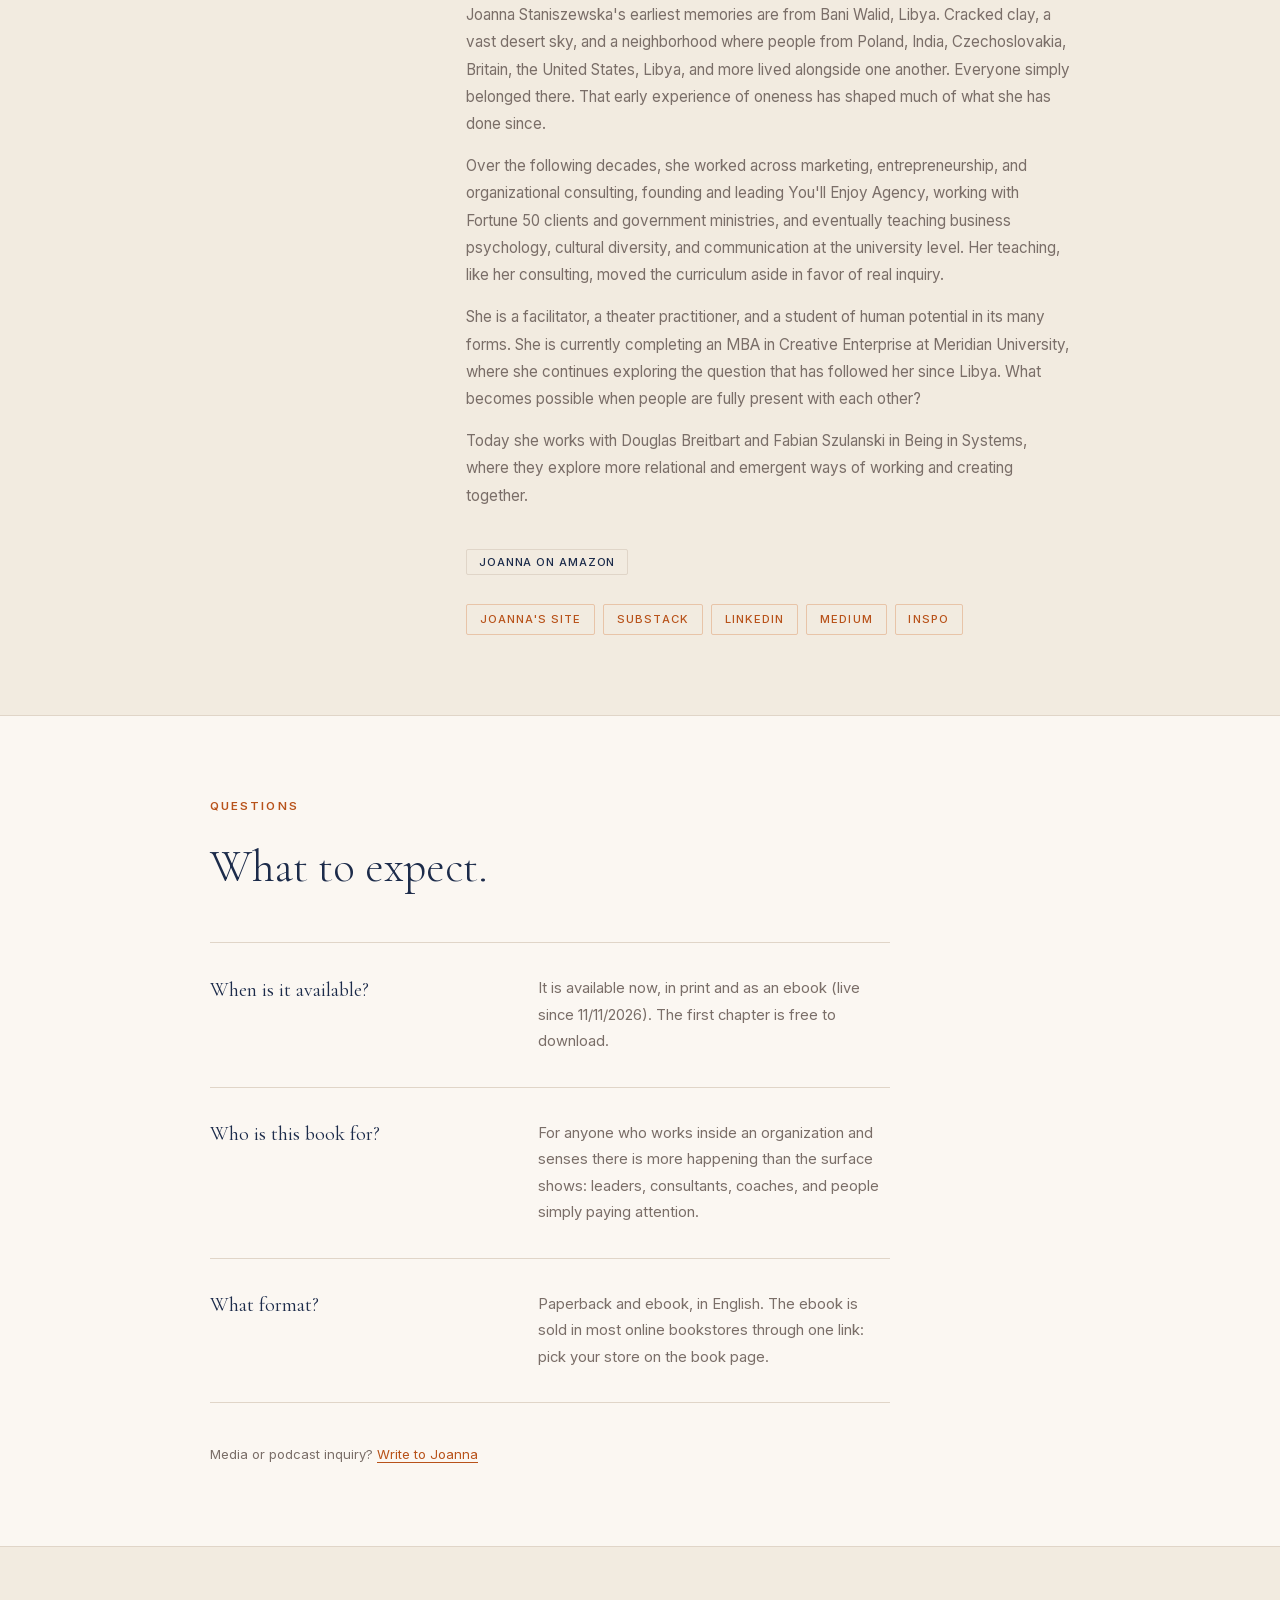
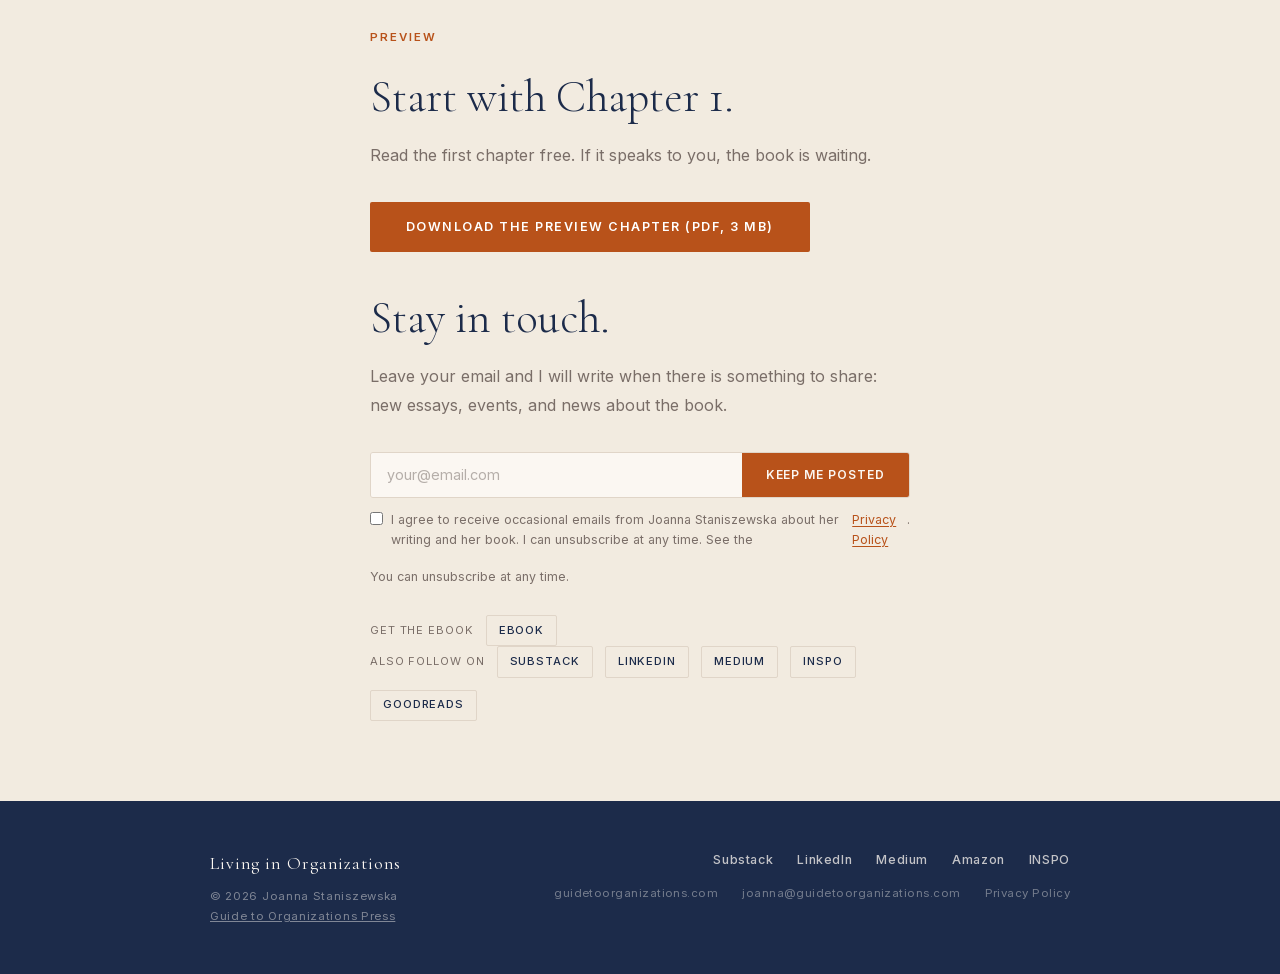
==== commit be6e1cd6: "Add Medium and INSPO to Also follow on Co-Authored-By: Claude Sonnet 5.5 <noreply@anthropic.com>" ====
--- a/index.html
+++ b/index.html
@@ -307,6 +307,8 @@
         <span>Also follow on</span>
         <a href="https://joannastaniszewska.substack.com?utm_source=book-page" target="_blank" rel="noopener" class="btn-platform">Substack</a>
         <a href="https://www.linkedin.com/in/joannastaniszewska/" target="_blank" rel="noopener" class="btn-platform">LinkedIn</a>
+        <a href="https://medium.com/@j.staniszewska" target="_blank" rel="noopener" class="btn-platform">Medium</a>
+        <a href="https://app.inspo.expert/id/joanna?userID=752" target="_blank" rel="noopener" class="btn-platform">INSPO</a>
         <a href="https://www.goodreads.com/book/show/265040933-living-in-organizations" target="_blank" rel="noopener" class="btn-platform">Goodreads</a>
       </div>
     </div>
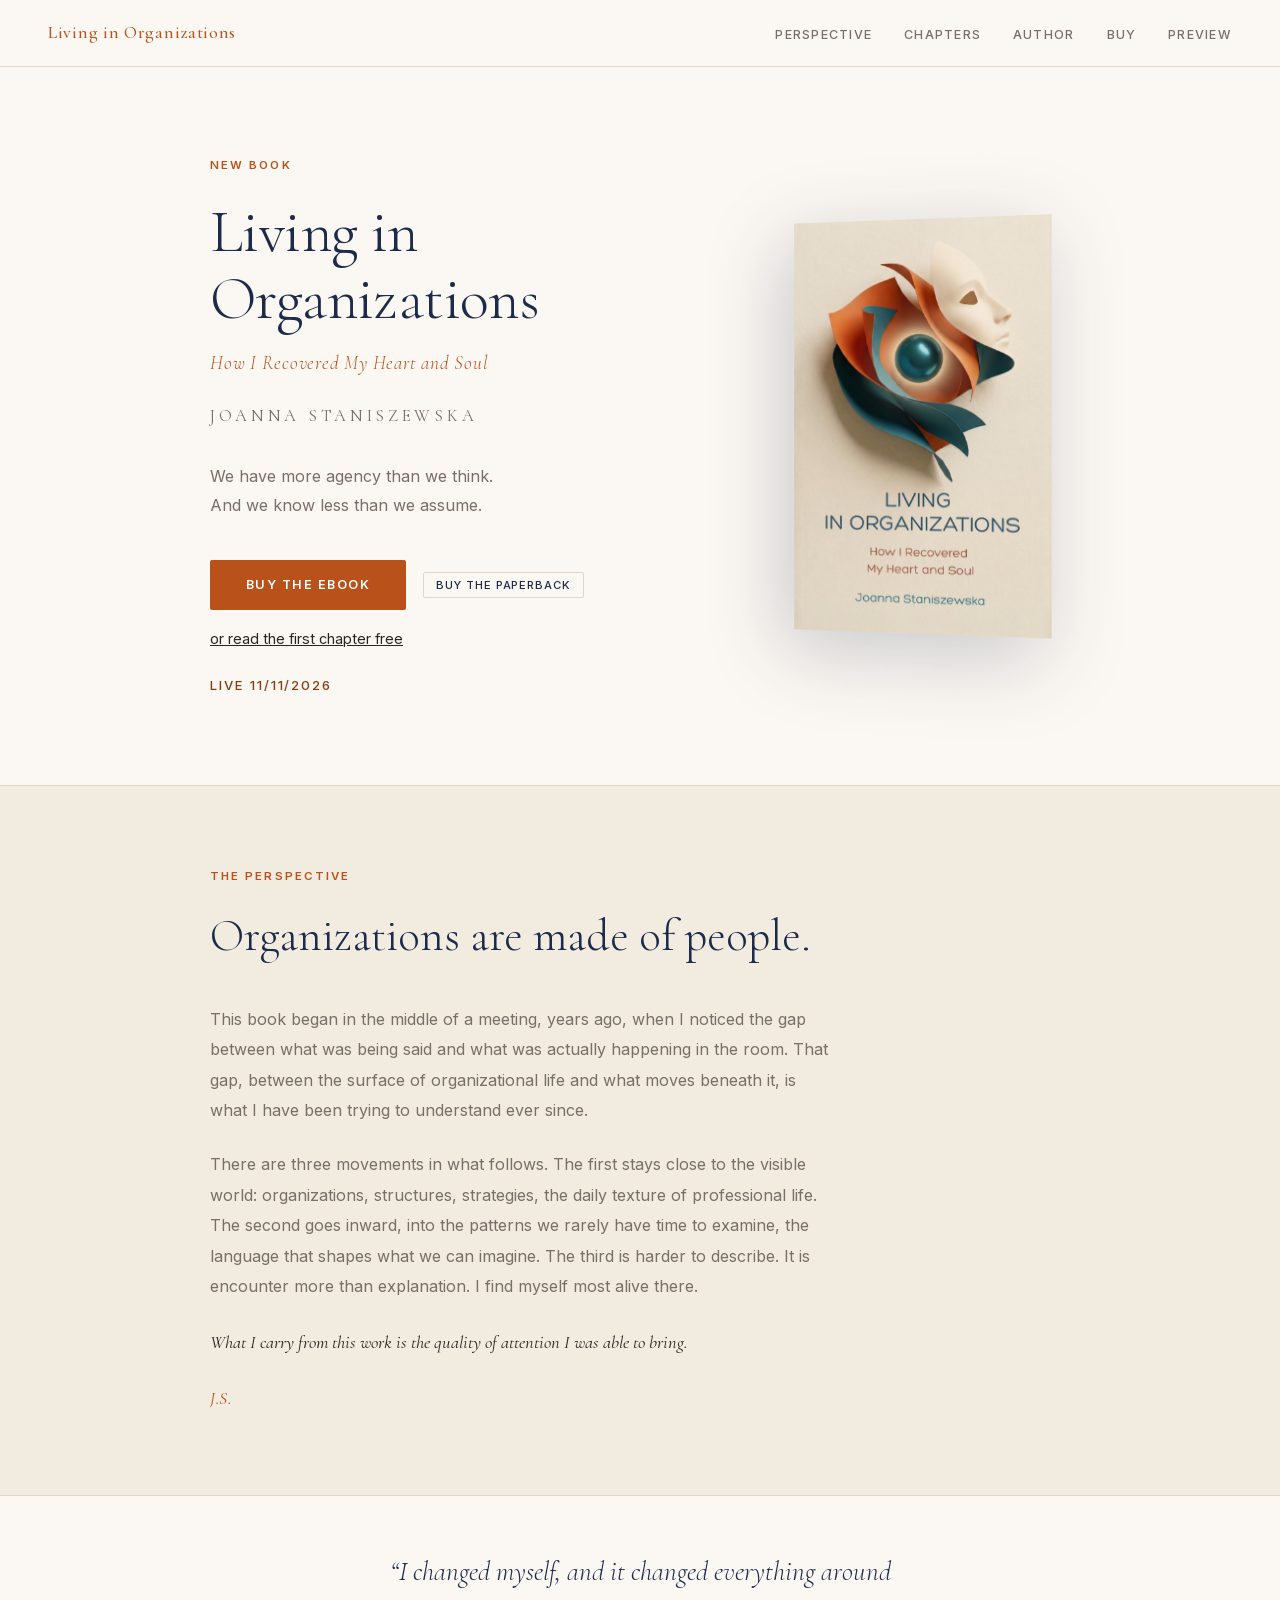
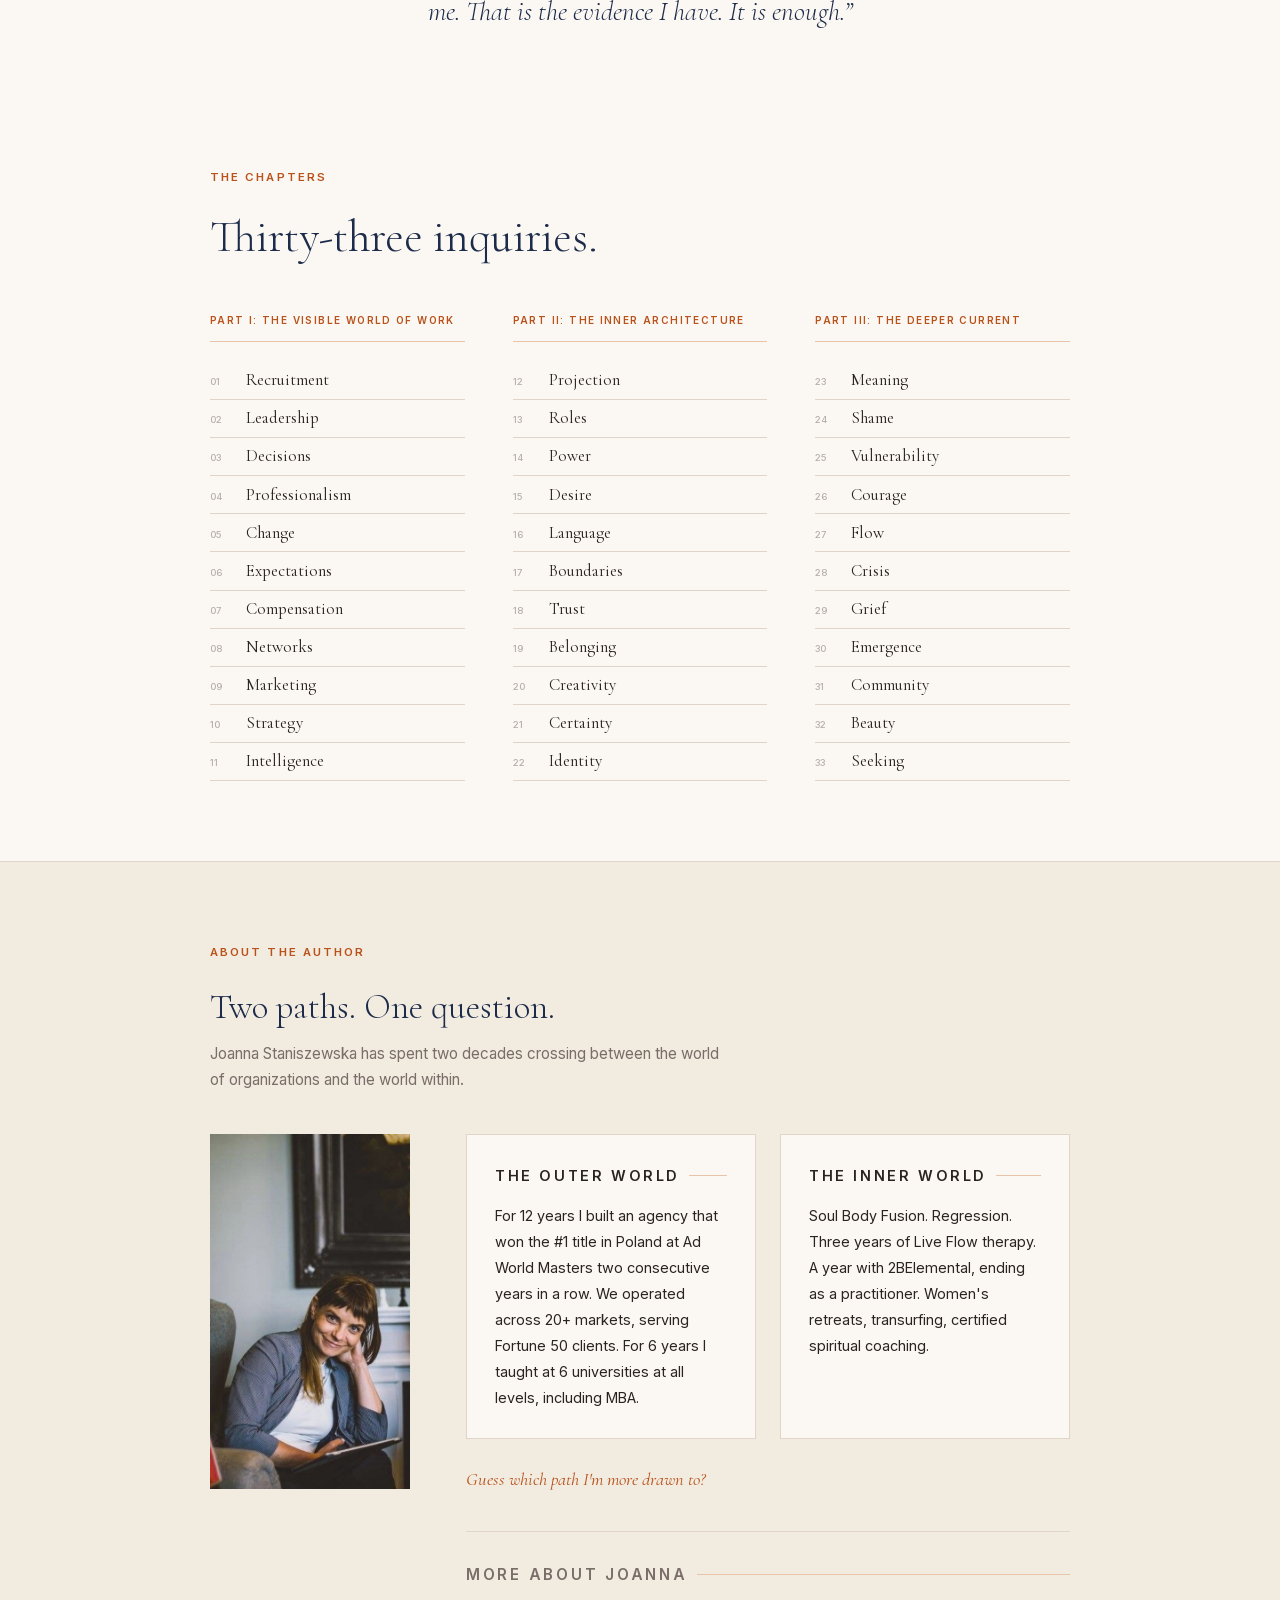
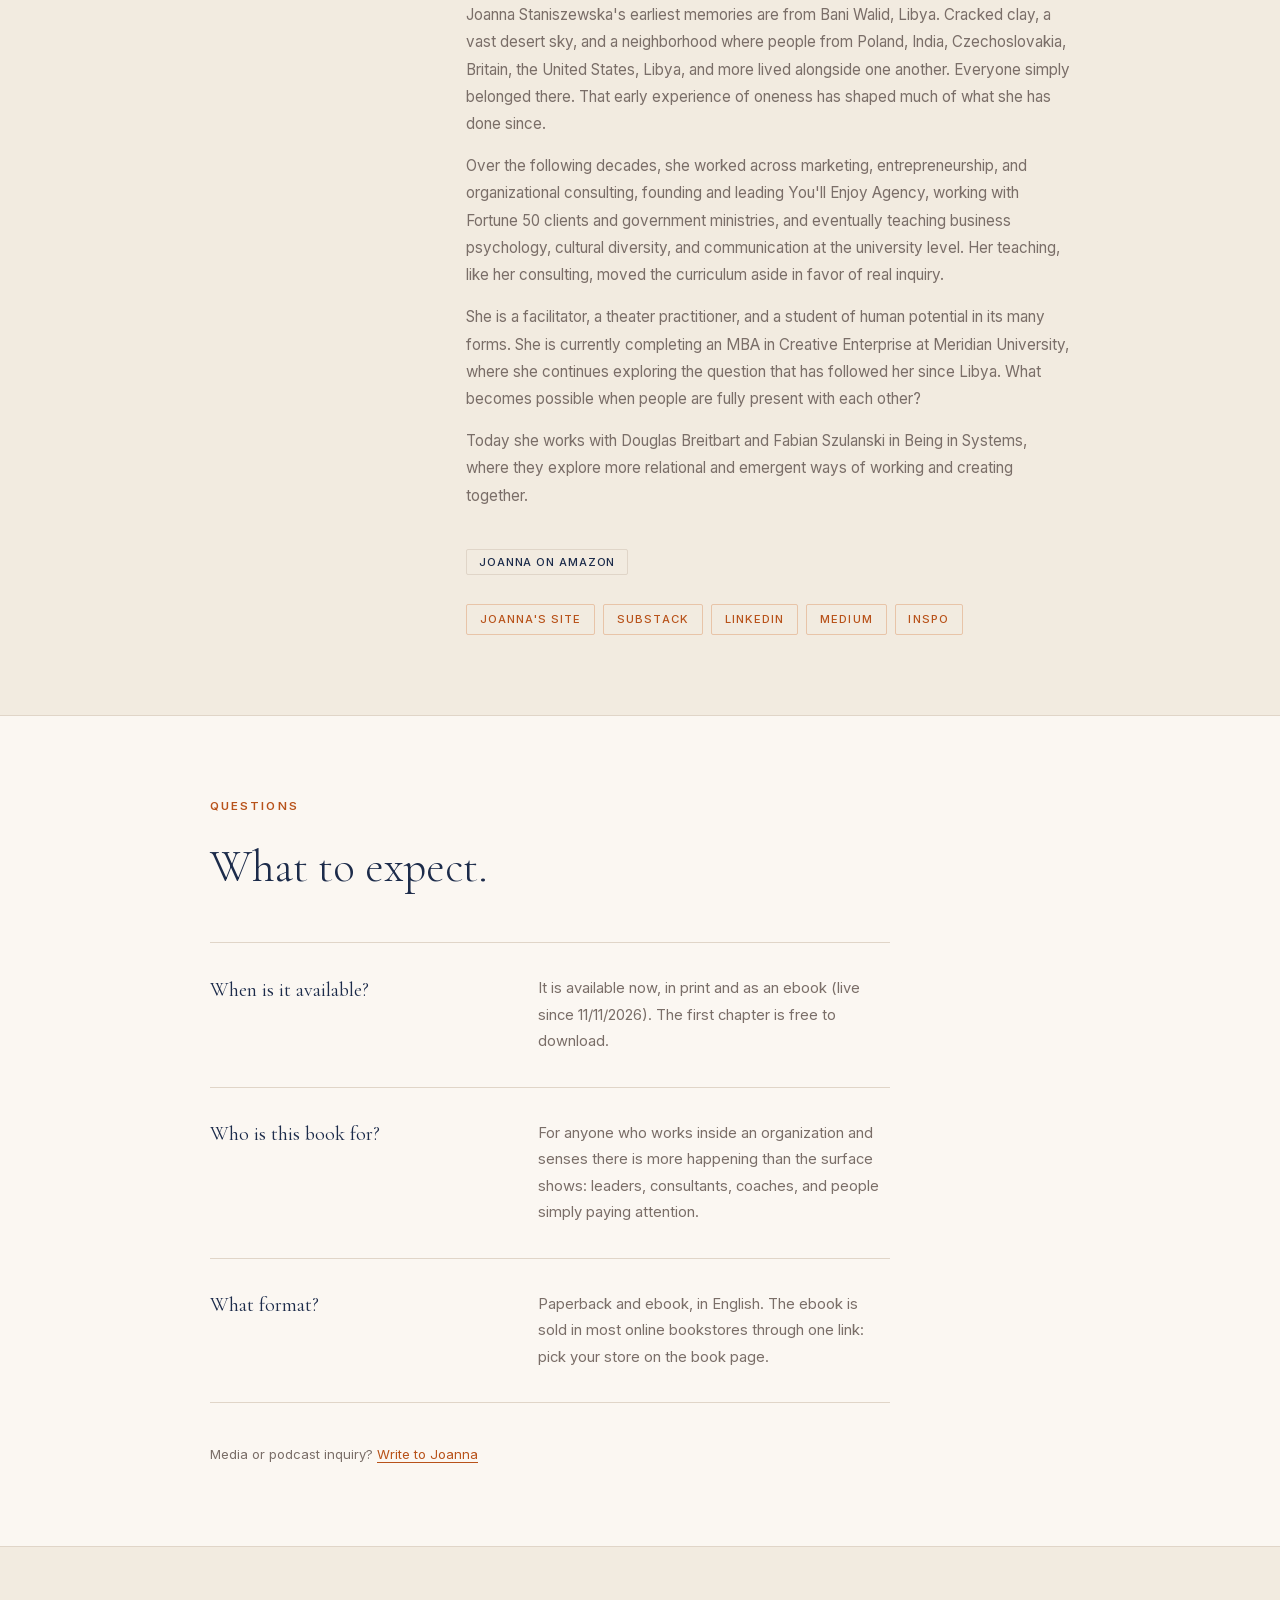
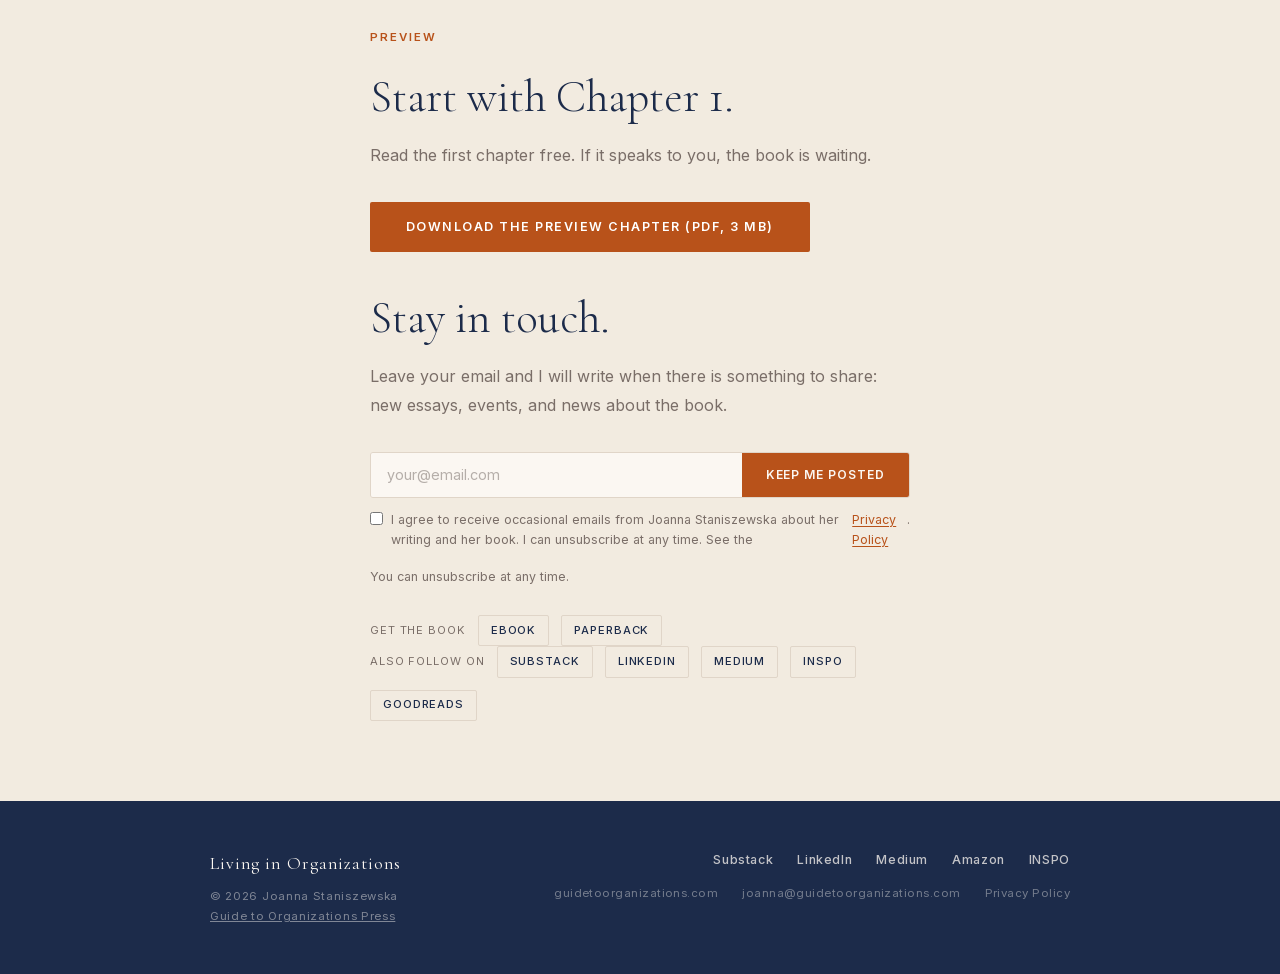
==== commit 345d4ad2: "Add paperback Amazon link Co-Authored-By: Claude Opus 5.5 <noreply@anthropic.com>" ====
--- a/index.html
+++ b/index.html
@@ -49,7 +49,8 @@
     {
       "@type": "Book",
       "bookFormat": "https://schema.org/Paperback",
-      "isbn": "9788398300902"
+      "isbn": "9788398300902",
+      "url": "https://www.amazon.com/dp/8398300906"
     },
     {
       "@type": "Book",
@@ -84,9 +85,7 @@
         <p class="hero-byline">Joanna Staniszewska</p>
         <p class="hero-desc">We have more agency than we think.<br>And we know less than we assume.</p>
         <a href="https://books2read.com/livinginorganizationsjoannastaniszewska?utm_source=book-page" target="_blank" rel="noopener" class="btn-primary">Buy the ebook</a>
-        <!-- Paperback button: wstaw tu link do druku, gdy będzie dostępny (Amazon po weryfikacji lub inna księgarnia)
-        <a href="PASTE-PAPERBACK-LINK" target="_blank" rel="noopener" class="btn-platform" style="margin-left:0.75rem">Buy the paperback</a>
-        -->
+        <a href="https://www.amazon.com/dp/8398300906" target="_blank" rel="noopener" class="btn-platform" style="margin-left:0.75rem">Buy the paperback</a>
         <p class="hero-preview"><a href="Living-in-Organizations-Preview-Chapter-1.pdf" download>or read the first chapter free</a></p>
         <p class="hero-live">Live 11/11/2026</p>
       </div>
@@ -213,7 +212,7 @@
             <p>She is a facilitator, a theater practitioner, and a student of human potential in its many forms. She is currently completing an MBA in Creative Enterprise at Meridian University, where she continues exploring the question that has followed her since Libya. What becomes possible when people are fully present with each other?</p>
             <p>Today she works with Douglas Breitbart and Fabian Szulanski in Being in Systems, where they explore more relational and emergent ways of working and creating together.</p>
           </div>
-          <p class="author-amazon"><a href="https://www.amazon.com/stores/Joanna-Staniszewska/author/B0HRPYPY53" target="_blank" rel="noopener" class="btn-platform">Joanna on Amazon</a></p>
+          <p class="author-amazon"><a href="https://www.amazon.com/author/joanna_staniszewska" target="_blank" rel="noopener" class="btn-platform">Joanna on Amazon</a></p>
           <div class="author-socials">
             <a href="https://guidetoorganizations.com" target="_blank" rel="noopener" class="social-link">Joanna's site</a>
             <a href="https://substack.com/@joannastaniszewska" target="_blank" rel="noopener" class="social-link">Substack</a>
@@ -299,8 +298,9 @@
       <p class="notify-note-sub">You can unsubscribe at any time.</p>
 
       <div class="notify-also">
-        <span>Get the ebook</span>
+        <span>Get the book</span>
         <a href="https://books2read.com/livinginorganizationsjoannastaniszewska?utm_source=book-page-preview" target="_blank" rel="noopener" class="btn-platform">Ebook</a>
+        <a href="https://www.amazon.com/dp/8398300906" target="_blank" rel="noopener" class="btn-platform">Paperback</a>
       </div>
 
       <div class="notify-also">
@@ -336,7 +336,7 @@
           <a href="https://substack.com/@joannastaniszewska" target="_blank" rel="noopener">Substack</a>
           <a href="https://www.linkedin.com/in/joannastaniszewska/" target="_blank" rel="noopener">LinkedIn</a>
           <a href="https://medium.com/@j.staniszewska" target="_blank" rel="noopener">Medium</a>
-          <a href="https://www.amazon.com/stores/Joanna-Staniszewska/author/B0HRPYPY53" target="_blank" rel="noopener">Amazon</a>
+          <a href="https://www.amazon.com/author/joanna_staniszewska" target="_blank" rel="noopener">Amazon</a>
           <a href="https://app.inspo.expert/id/joanna?userID=752" target="_blank" rel="noopener">INSPO</a>
         </nav>
         <nav class="footer-legal" aria-label="Legal links">
